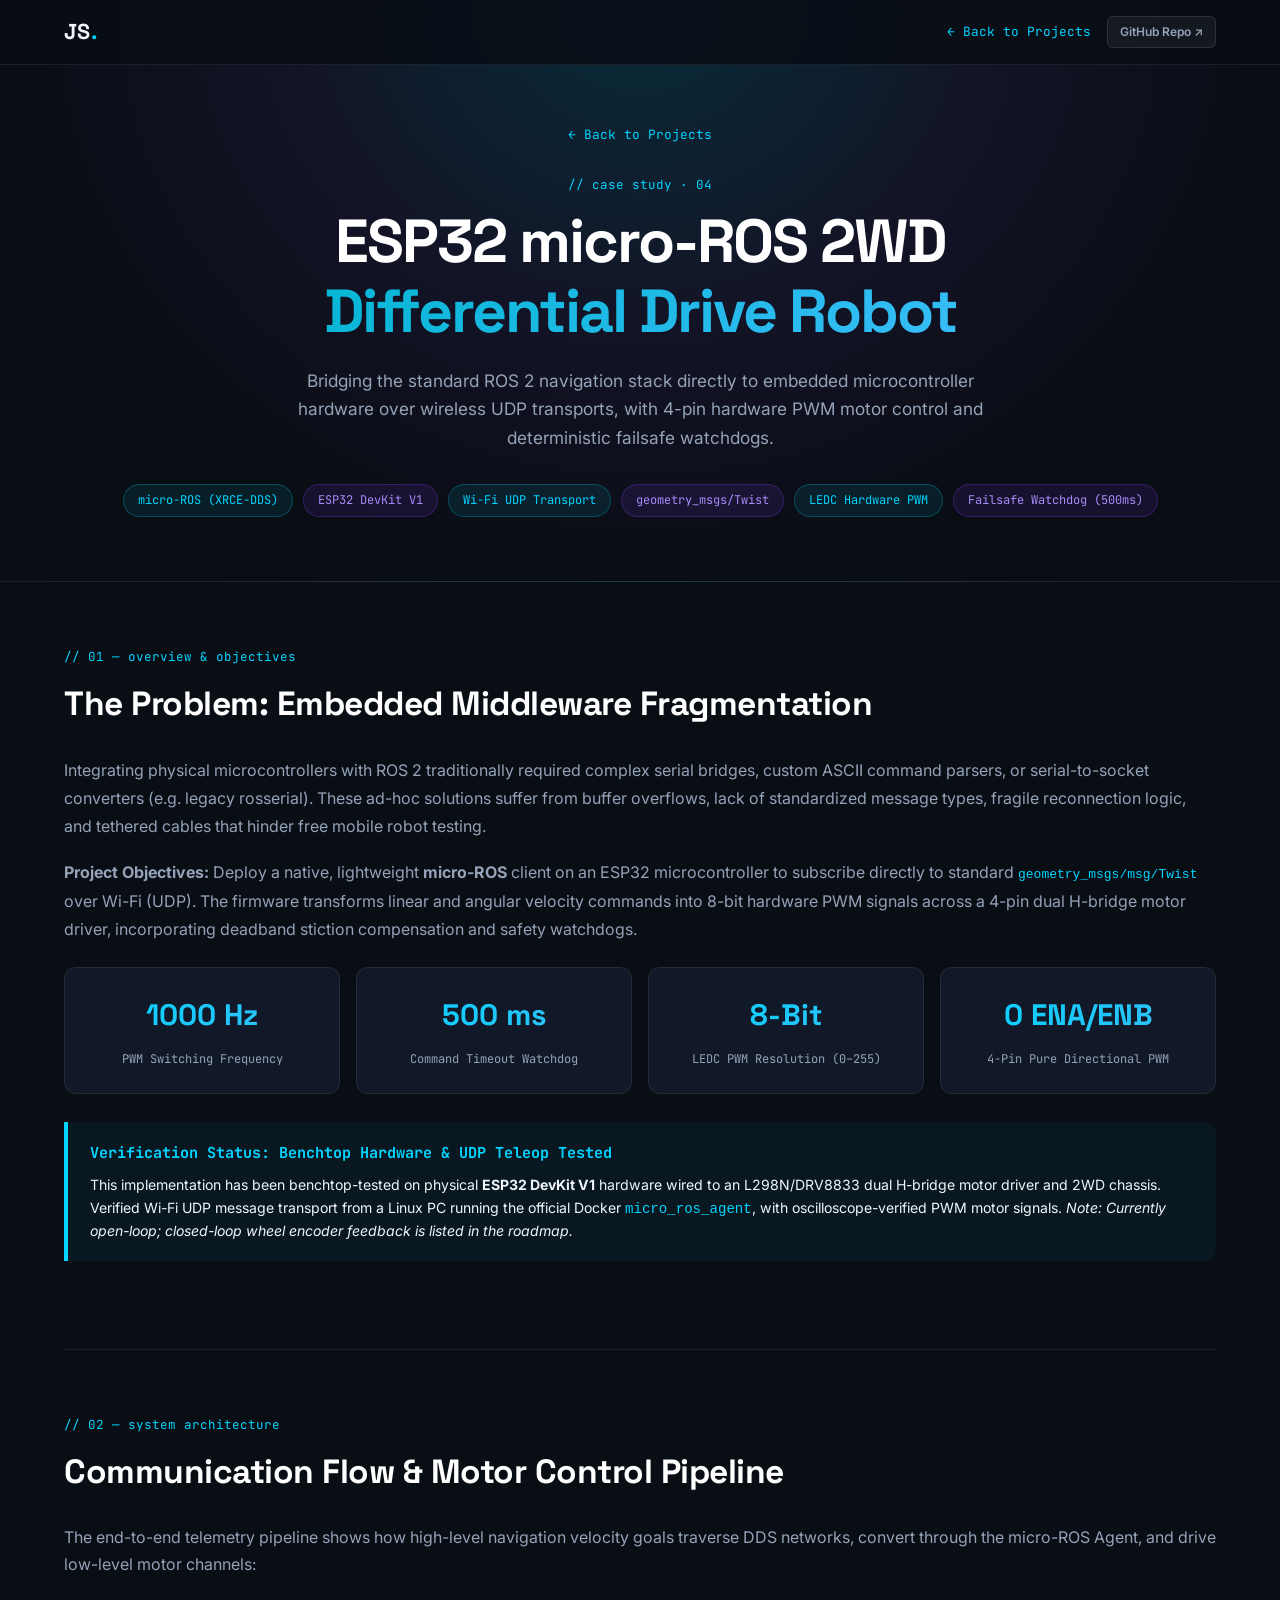
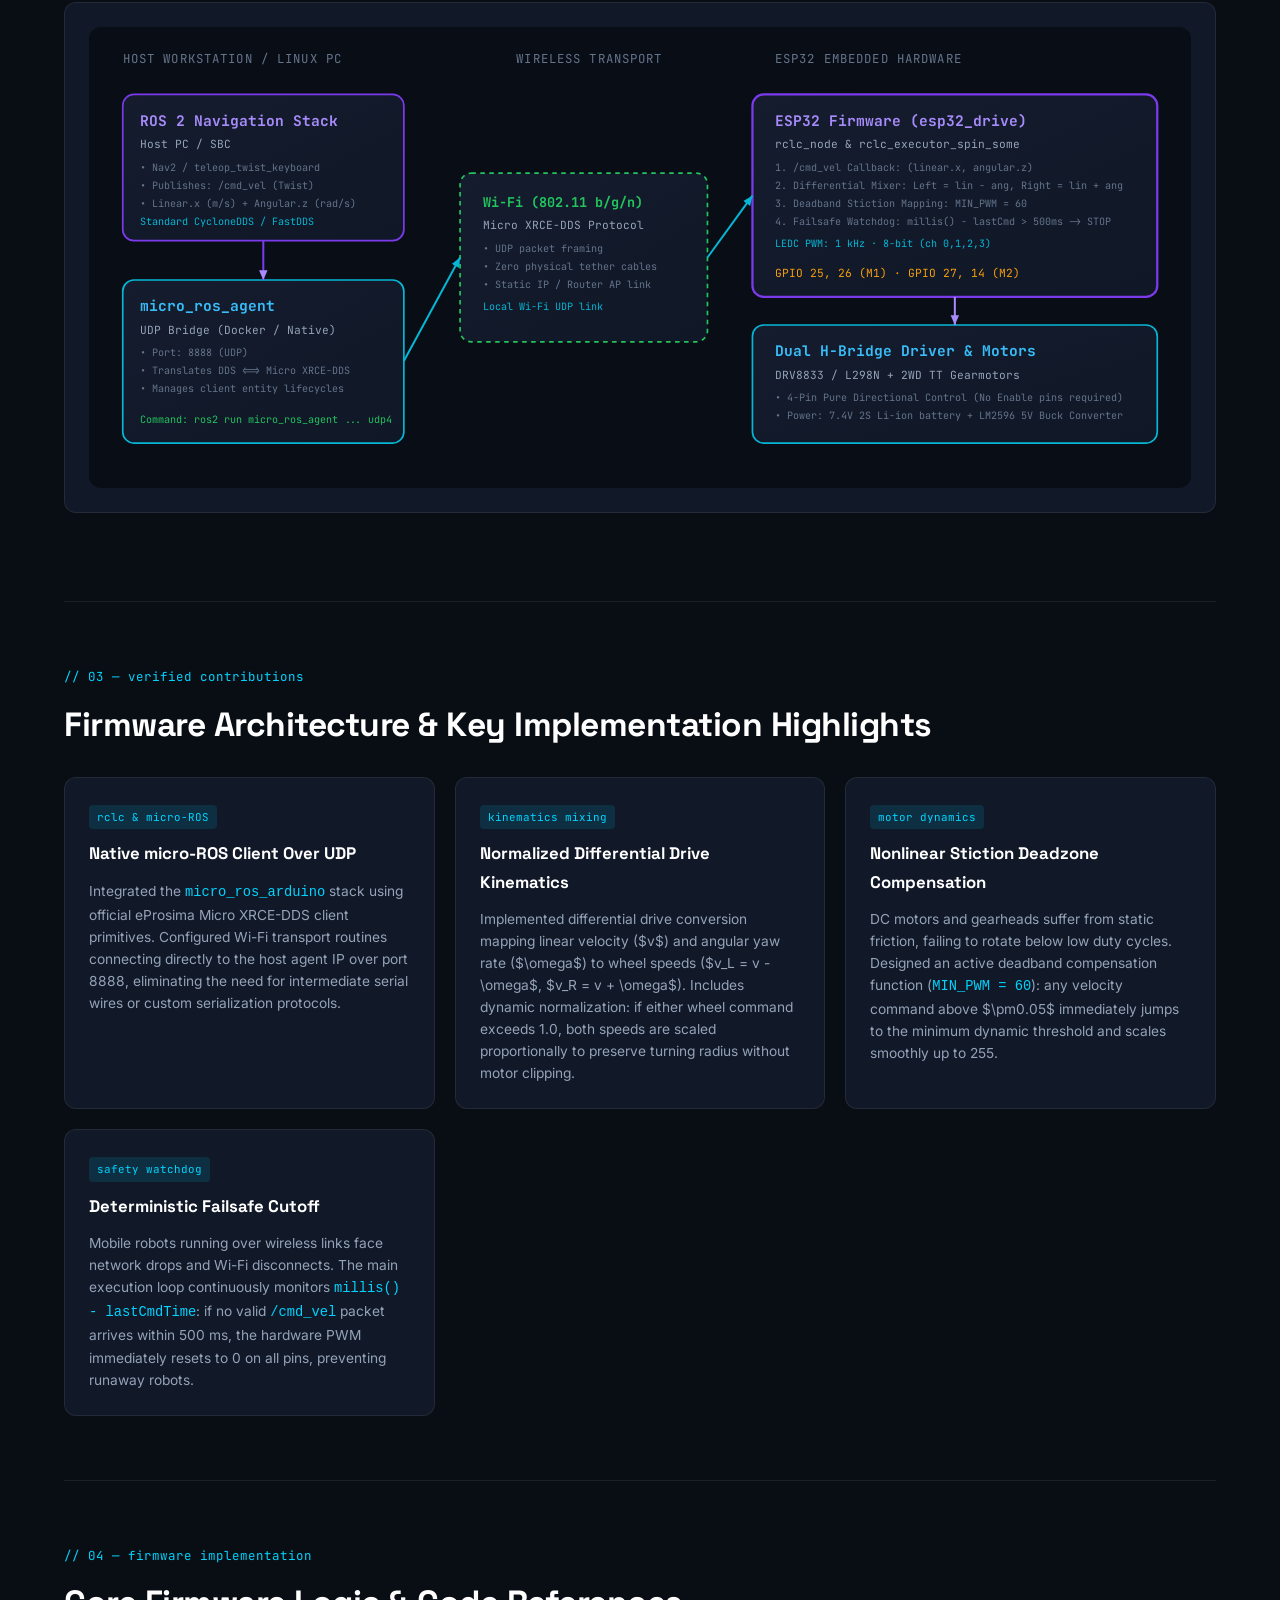
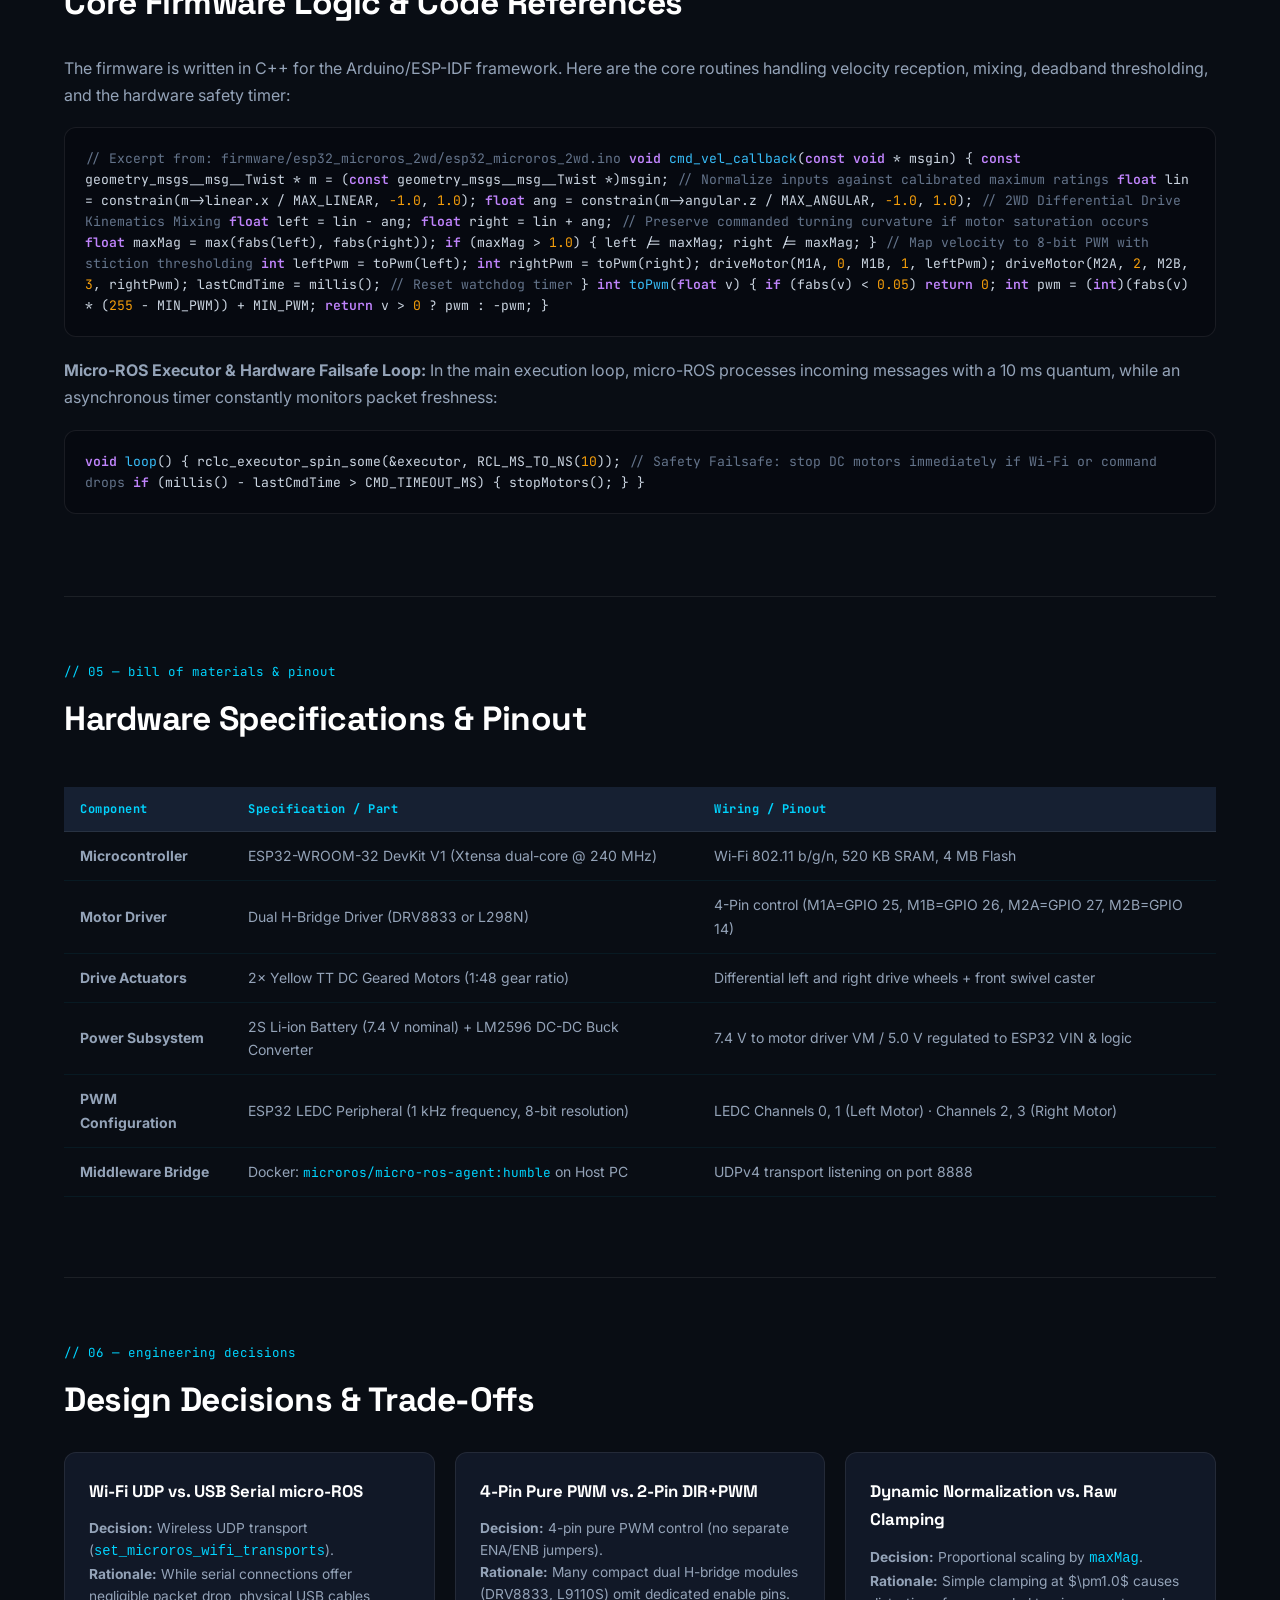
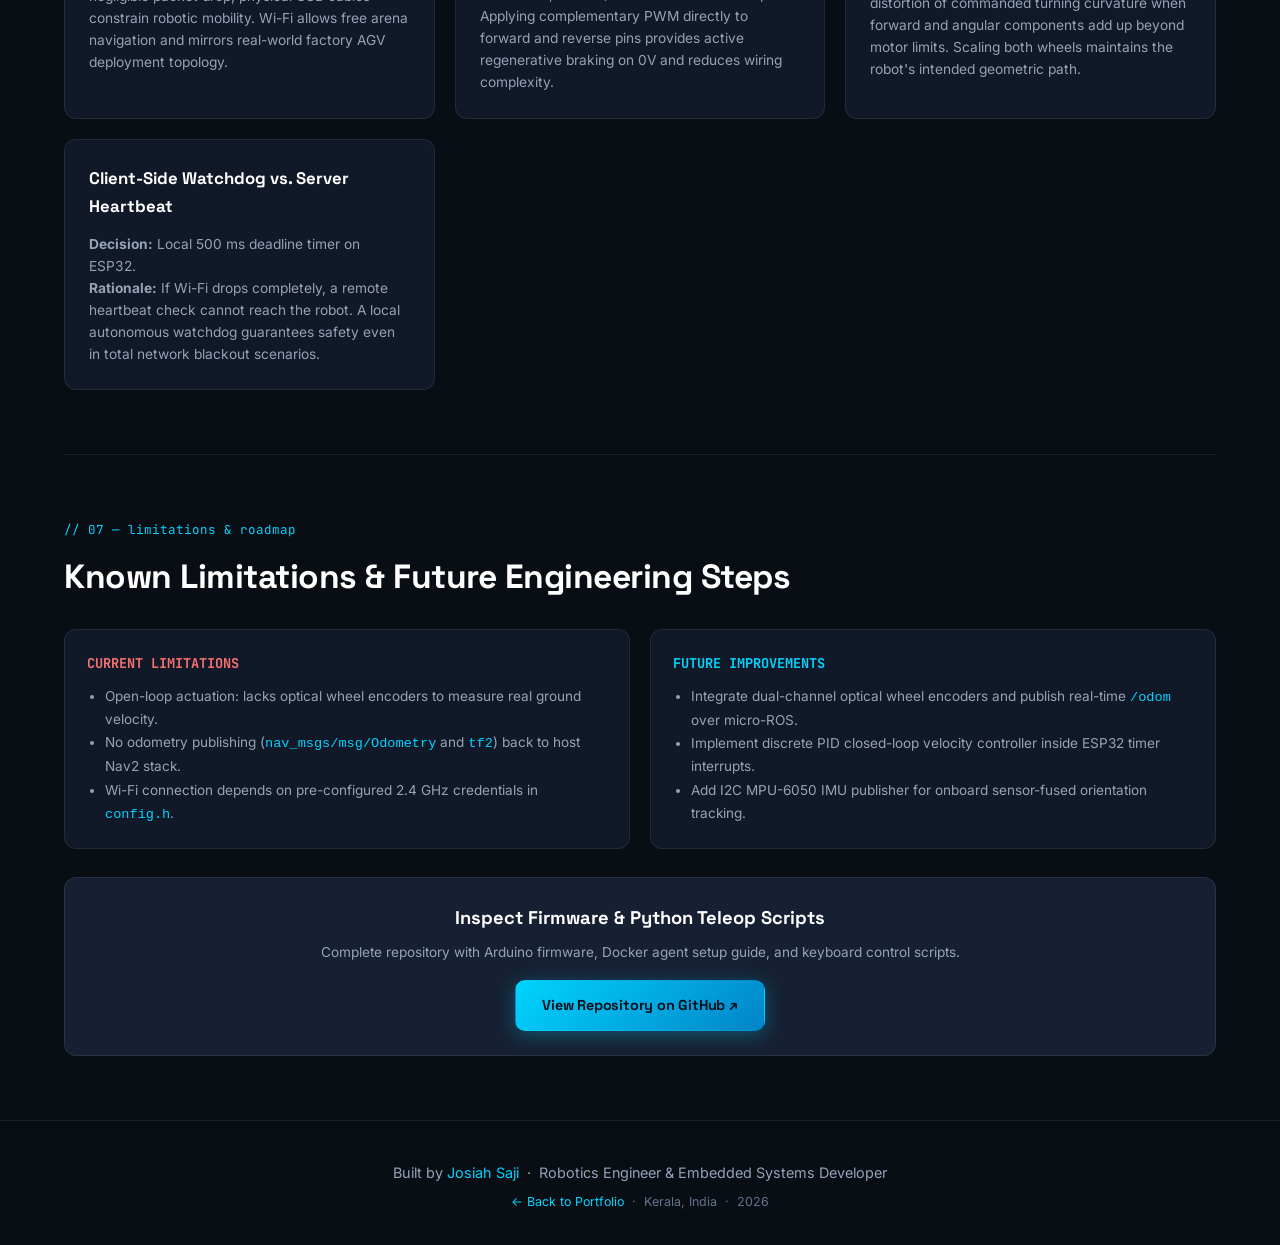
==== esp32-microros-robot.html @ 7521ffce "feat: execute Portfolio V5 — premium industrial redesign & interactive robotics stage" ====
<!DOCTYPE html>
<html lang="en">
<head>
  <meta charset="UTF-8" />
  <meta name="viewport" content="width=device-width, initial-scale=1.0" />
  <title>ESP32 micro-ROS 2WD Differential Drive Robot — Case Study | Josiah Saji</title>
  <meta name="description" content="Technical case study: ESP32 micro-ROS Differential Drive Robot — real-time Wi-Fi UDP transport, 4-pin hardware PWM generation, differential mixing, and failsafe watchdog." />
  <link rel="canonical" href="https://josiahsk.github.io/josiahsaji.github.io/esp32-microros-robot.html" />

  <!-- Open Graph -->
  <meta property="og:title" content="ESP32 micro-ROS 2WD Differential Drive Robot — Case Study | Josiah Saji" />
  <meta property="og:description" content="Embedded robotics with ESP32 and micro-ROS over Wi-Fi UDP — hardware PWM, differential mixing, and deterministic failsafes." />
  <meta property="og:image" content="https://josiahsk.github.io/josiahsaji.github.io/assets/og-image.png" />
  <meta property="og:url" content="https://josiahsk.github.io/josiahsaji.github.io/esp32-microros-robot.html" />
  <meta property="og:type" content="article" />

  <!-- Twitter Card -->
  <meta name="twitter:card" content="summary_large_image" />
  <meta name="twitter:title" content="ESP32 micro-ROS 2WD Differential Drive Robot — Case Study | Josiah Saji" />
  <meta name="twitter:description" content="Embedded robotics with ESP32 and micro-ROS over Wi-Fi UDP — hardware PWM, differential mixing, and deterministic failsafes." />
  <meta name="twitter:image" content="https://josiahsk.github.io/josiahsaji.github.io/assets/og-image.png" />

  <!-- Favicon -->
  <link rel="icon" href="assets/favicon.ico" />

  <link rel="preconnect" href="https://fonts.googleapis.com" />
  <link rel="preconnect" href="https://fonts.gstatic.com" crossorigin />
  <link href="https://fonts.googleapis.com/css2?family=Inter:wght@300;400;500;600;700;800&family=Space+Grotesk:wght@500;600;700&family=JetBrains+Mono:wght@400;500;600&display=swap" rel="stylesheet" />
  <link rel="stylesheet" href="styles.css" />
  <style>
    /* ── Case Study Styles ── */
    .cs-hero {
      padding: 120px 24px 64px;
      text-align: center;
      background: radial-gradient(ellipse at 50% 0%, rgba(0, 212, 255, 0.16) 0%, rgba(139, 92, 246, 0.08) 40%, transparent 70%);
      border-bottom: 1px solid var(--border);
    }
    .cs-back {
      display: inline-flex; align-items: center; gap: 6px;
      font-family: var(--font-mono); font-size: 0.8rem;
      color: var(--accent2); margin-bottom: 28px;
      transition: color var(--transition);
    }
    .cs-back:hover { color: var(--text); }
    .cs-tag { display: block; font-family: var(--font-mono); font-size: 0.78rem;
      color: var(--accent2); letter-spacing: 1px; margin-bottom: 12px; }
    .cs-title {
      font-family: var(--font-head); font-size: clamp(2.2rem, 5vw, 3.8rem);
      font-weight: 900; letter-spacing: -2px; color: #fff; margin-bottom: 20px; line-height: 1.15;
    }
    .cs-subtitle { font-size: 1.08rem; color: var(--text-muted); max-width: 720px; margin: 0 auto 32px; line-height: 1.65; }
    .cs-badges { display: flex; gap: 10px; justify-content: center; flex-wrap: wrap; }
    .cs-badge {
      background: rgba(6,182,212,0.1); border: 1px solid rgba(6,182,212,0.3);
      padding: 5px 14px; border-radius: 99px;
      font-family: var(--font-mono); font-size: 0.75rem; color: var(--accent2);
    }
    .cs-badge.badge-purple {
      background: rgba(124,58,237,0.12); border-color: rgba(124,58,237,0.3); color: var(--accent3);
    }

    /* ── Section Structure ── */
    .cs-section { padding: 64px 0; border-bottom: 1px solid var(--border); }
    .cs-section:last-of-type { border-bottom: none; }
    .cs-section-tag { display: block; font-family: var(--font-mono); font-size: 0.78rem;
      color: var(--accent2); letter-spacing: 1px; margin-bottom: 8px; }
    .cs-section-title { font-family: var(--font-head); font-size: clamp(1.5rem, 3vw, 2.1rem);
      font-weight: 800; color: #fff; margin-bottom: 24px; letter-spacing: -0.5px; }

    /* ── SVG Diagram ── */
    .svg-diagram-card {
      background: var(--surface);
      border: 1px solid var(--border);
      border-radius: var(--radius);
      padding: 24px;
      margin: 24px 0;
      overflow-x: auto;
    }
    .svg-diagram-card svg {
      display: block;
      margin: 0 auto;
      max-width: 100%;
      height: auto;
    }

    /* ── Code Box ── */
    .code-snippet {
      background: #060910;
      border: 1px solid var(--border);
      border-radius: 12px;
      padding: 20px;
      overflow-x: auto;
      font-family: var(--font-mono);
      font-size: 0.82rem;
      line-height: 1.6;
      color: #cbd5e1;
      margin: 18px 0;
    }
    .code-comment { color: #64748b; }
    .code-kw { color: #c084fc; font-weight: 600; }
    .code-fn { color: #38bdf8; }
    .code-str { color: #4ade80; }
    .code-num { color: #f59e0b; }

    /* ── Tech Table ── */
    .tech-table { width: 100%; border-collapse: collapse; font-size: 0.875rem; margin: 16px 0; }
    .tech-table th {
      text-align: left; padding: 12px 16px;
      background: var(--surface2); color: var(--accent2);
      font-family: var(--font-mono); font-size: 0.75rem;
      letter-spacing: 0.5px; border-bottom: 1px solid var(--border);
    }
    .tech-table td { padding: 12px 16px; border-bottom: 1px solid rgba(6,182,212,0.08); color: var(--text-muted); }
    .tech-table tr:hover td { background: var(--surface); color: var(--text); }
    .tech-table code { color: var(--accent2); font-family: var(--font-mono); font-size: 0.8rem; }

    /* ── Verification Callout ── */
    .verification-status-box {
      border-left: 4px solid var(--accent2);
      background: rgba(6,182,212,0.06);
      border-radius: 0 12px 12px 0;
      padding: 18px 22px;
      margin: 24px 0;
    }
    .verification-status-box h4 {
      font-family: var(--font-mono); font-size: 0.85rem; color: var(--accent2);
      text-transform: uppercase; letter-spacing: 0.5px; margin-bottom: 6px;
    }
    .verification-status-box p { font-size: 0.88rem; color: var(--text); margin: 0; line-height: 1.6; }

    /* ── Metric Grid ── */
    .metrics-grid { display: grid; grid-template-columns: repeat(auto-fit, minmax(180px, 1fr)); gap: 16px; margin-bottom: 28px; }
    .metric-card {
      background: var(--surface); border: 1px solid var(--border);
      border-radius: 12px; padding: 22px 18px; text-align: center;
      transition: border-color var(--transition), transform var(--transition);
    }
    .metric-card:hover { border-color: var(--accent2); transform: translateY(-3px); }
    .metric-val {
      display: block; font-family: var(--font-head);
      font-size: 1.85rem; font-weight: 800;
      background: linear-gradient(135deg, var(--accent2), #38bdf8);
      -webkit-background-clip: text; -webkit-text-fill-color: transparent; background-clip: text;
      margin-bottom: 4px;
    }
    .metric-label { font-size: 0.75rem; color: var(--text-muted); font-family: var(--font-mono); }

    /* ── Decision Cards ── */
    .decision-grid { display: grid; grid-template-columns: repeat(auto-fit, minmax(320px, 1fr)); gap: 20px; margin-top: 20px; }
    .decision-card {
      background: var(--surface); border: 1px solid var(--border);
      border-radius: var(--radius); padding: 24px;
    }
    .decision-title { font-family: var(--font-head); font-weight: 700; color: #fff; font-size: 1.05rem; margin-bottom: 12px; }
    .decision-text { font-size: 0.86rem; color: var(--text-muted); line-height: 1.6; }
    .decision-badge {
      display: inline-block; font-family: var(--font-mono); font-size: 0.68rem;
      padding: 3px 8px; border-radius: 4px; margin-bottom: 10px;
      background: rgba(6,182,212,0.15); color: var(--accent2);
    }

    @media(max-width: 600px) {
      .cs-hero { padding: 90px 20px 40px; }
      .cs-section { padding: 40px 0; }
      .decision-grid { grid-template-columns: 1fr; }
    }
  </style>
</head>
<body>

  <!-- MINIMAL NAV -->
  <nav id="navbar">
    <div class="cs-nav-inner">
      <a href="index.html#hero" class="nav-logo">JS<span class="accent">.</span></a>
      <div style="display:flex;align-items:center;gap:16px;">
        <a href="index.html#projects" class="cs-back" style="margin-bottom:0;">← Back to Projects</a>
        <a href="https://github.com/JosiahSK/esp32-microros-2wd-car" target="_blank" rel="noopener noreferrer" class="proj-link proj-github" style="font-size:0.75rem;">GitHub Repo ↗</a>
      </div>
    </div>
  </nav>

  <!-- HERO -->
  <header class="cs-hero">
    <a href="index.html#projects" class="cs-back">← Back to Projects</a>
    <span class="cs-tag">// case study · 04</span>
    <h1 class="cs-title">ESP32 micro-ROS 2WD<br><span style="background:linear-gradient(135deg,#06b6d4,#38bdf8);-webkit-background-clip:text;-webkit-text-fill-color:transparent;background-clip:text;">Differential Drive Robot</span></h1>
    <p class="cs-subtitle">Bridging the standard ROS 2 navigation stack directly to embedded microcontroller hardware over wireless UDP transports, with 4-pin hardware PWM motor control and deterministic failsafe watchdogs.</p>
    <div class="cs-badges">
      <span class="cs-badge">micro-ROS (XRCE-DDS)</span>
      <span class="cs-badge badge-purple">ESP32 DevKit V1</span>
      <span class="cs-badge">Wi-Fi UDP Transport</span>
      <span class="cs-badge badge-purple">geometry_msgs/Twist</span>
      <span class="cs-badge">LEDC Hardware PWM</span>
      <span class="cs-badge badge-purple">Failsafe Watchdog (500ms)</span>
    </div>
  </header>

  <main class="container">

    <!-- § 01 — OVERVIEW & OBJECTIVES -->
    <section class="cs-section reveal" id="cs-overview">
      <span class="cs-section-tag">// 01 — overview &amp; objectives</span>
      <h2 class="cs-section-title">The Problem: Embedded Middleware Fragmentation</h2>
      <p style="color:var(--text-muted);line-height:1.75;margin-bottom:18px;">
        Integrating physical microcontrollers with ROS 2 traditionally required complex serial bridges, custom ASCII command parsers, or serial-to-socket converters (e.g. legacy rosserial). These ad-hoc solutions suffer from buffer overflows, lack of standardized message types, fragile reconnection logic, and tethered cables that hinder free mobile robot testing.
      </p>
      <p style="color:var(--text-muted);line-height:1.75;margin-bottom:24px;">
        <strong>Project Objectives:</strong> Deploy a native, lightweight <strong>micro-ROS</strong> client on an ESP32 microcontroller to subscribe directly to standard <code style="color:var(--accent2);">geometry_msgs/msg/Twist</code> over Wi-Fi (UDP). The firmware transforms linear and angular velocity commands into 8-bit hardware PWM signals across a 4-pin dual H-bridge motor driver, incorporating deadband stiction compensation and safety watchdogs.
      </p>

      <div class="metrics-grid">
        <div class="metric-card">
          <span class="metric-val">1000 Hz</span>
          <span class="metric-label">PWM Switching Frequency</span>
        </div>
        <div class="metric-card">
          <span class="metric-val">500 ms</span>
          <span class="metric-label">Command Timeout Watchdog</span>
        </div>
        <div class="metric-card">
          <span class="metric-val">8-Bit</span>
          <span class="metric-label">LEDC PWM Resolution (0–255)</span>
        </div>
        <div class="metric-card">
          <span class="metric-val">0 ENA/ENB</span>
          <span class="metric-label">4-Pin Pure Directional PWM</span>
        </div>
      </div>

      <div class="verification-status-box">
        <h3 style="color:var(--accent2);font-family:var(--font-mono);font-size:0.95rem;margin-bottom:8px;">Verification Status: Benchtop Hardware &amp; UDP Teleop Tested</h3>
        <p>This implementation has been benchtop-tested on physical <strong>ESP32 DevKit V1</strong> hardware wired to an L298N/DRV8833 dual H-bridge motor driver and 2WD chassis. Verified Wi-Fi UDP message transport from a Linux PC running the official Docker <code style="color:var(--accent2);">micro_ros_agent</code>, with oscilloscope-verified PWM motor signals. <em>Note: Currently open-loop; closed-loop wheel encoder feedback is listed in the roadmap.</em></p>
      </div>
    </section>

    <!-- § 02 — ARCHITECTURE DIAGRAM -->
    <section class="cs-section reveal" id="cs-architecture">
      <span class="cs-section-tag">// 02 — system architecture</span>
      <h2 class="cs-section-title">Communication Flow &amp; Motor Control Pipeline</h2>
      <p style="color:var(--text-muted);line-height:1.7;margin-bottom:20px;">
        The end-to-end telemetry pipeline shows how high-level navigation velocity goals traverse DDS networks, convert through the micro-ROS Agent, and drive low-level motor channels:
      </p>

      <!-- Accurate SVG System Architecture Diagram -->
      <div class="svg-diagram-card">
        <svg viewBox="0 0 980 410" xmlns="http://www.w3.org/2000/svg" style="background:#090d16;border-radius:12px;font-family:'JetBrains Mono',monospace;">
          <defs>
            <marker id="arrow-cyan" viewBox="0 0 10 10" refX="8" refY="5" markerWidth="6" markerHeight="6" orient="auto-start-reverse">
              <path d="M 0 1.5 L 8 5 L 0 8.5 z" fill="#06b6d4"/>
            </marker>
            <marker id="arrow-purple" viewBox="0 0 10 10" refX="8" refY="5" markerWidth="6" markerHeight="6" orient="auto-start-reverse">
              <path d="M 0 1.5 L 8 5 L 0 8.5 z" fill="#a78bfa"/>
            </marker>
            <linearGradient id="nodeGrad2" x1="0%" y1="0%" x2="100%" y2="100%">
              <stop offset="0%" stop-color="#141c2e"/>
              <stop offset="100%" stop-color="#101726"/>
            </linearGradient>
          </defs>

          <!-- Zone Headers -->
          <text x="30" y="32" fill="#64748b" font-size="11" letter-spacing="1">HOST WORKSTATION / LINUX PC</text>
          <text x="380" y="32" fill="#64748b" font-size="11" letter-spacing="1">WIRELESS TRANSPORT</text>
          <text x="610" y="32" fill="#64748b" font-size="11" letter-spacing="1">ESP32 EMBEDDED HARDWARE</text>

          <!-- Block 1: ROS 2 Host System -->
          <rect x="30" y="60" width="250" height="130" rx="10" fill="url(#nodeGrad2)" stroke="#7c3aed" stroke-width="1.5"/>
          <text x="45" y="88" fill="#a78bfa" font-size="13" font-weight="bold">ROS 2 Navigation Stack</text>
          <text x="45" y="108" fill="#94a3b8" font-size="10">Host PC / SBC</text>
          <text x="45" y="128" fill="#64748b" font-size="9">• Nav2 / teleop_twist_keyboard</text>
          <text x="45" y="144" fill="#64748b" font-size="9">• Publishes: /cmd_vel (Twist)</text>
          <text x="45" y="160" fill="#64748b" font-size="9">• Linear.x (m/s) + Angular.z (rad/s)</text>
          <text x="45" y="176" fill="#06b6d4" font-size="9">Standard CycloneDDS / FastDDS</text>

          <!-- Block 2: micro_ros_agent -->
          <rect x="30" y="225" width="250" height="145" rx="10" fill="url(#nodeGrad2)" stroke="#06b6d4" stroke-width="1.5"/>
          <text x="45" y="253" fill="#38bdf8" font-size="13" font-weight="bold">micro_ros_agent</text>
          <text x="45" y="273" fill="#94a3b8" font-size="10">UDP Bridge (Docker / Native)</text>
          <text x="45" y="293" fill="#64748b" font-size="9">• Port: 8888 (UDP)</text>
          <text x="45" y="309" fill="#64748b" font-size="9">• Translates DDS &lt;=&gt; Micro XRCE-DDS</text>
          <text x="45" y="325" fill="#64748b" font-size="9">• Manages client entity lifecycles</text>
          <text x="45" y="352" fill="#22c55e" font-size="9">Command: ros2 run micro_ros_agent ... udp4</text>

          <!-- Block 3: Wi-Fi UDP Transport -->
          <rect x="330" y="130" width="220" height="150" rx="10" fill="url(#nodeGrad2)" stroke="#22c55e" stroke-width="1.5" stroke-dasharray="4,4"/>
          <text x="350" y="160" fill="#22c55e" font-size="12" font-weight="bold">Wi-Fi (802.11 b/g/n)</text>
          <text x="350" y="180" fill="#94a3b8" font-size="10">Micro XRCE-DDS Protocol</text>
          <text x="350" y="200" fill="#64748b" font-size="9">• UDP packet framing</text>
          <text x="350" y="216" fill="#64748b" font-size="9">• Zero physical tether cables</text>
          <text x="350" y="232" fill="#64748b" font-size="9">• Static IP / Router AP link</text>
          <text x="350" y="252" fill="#06b6d4" font-size="9">Local Wi-Fi UDP link</text>

          <!-- Block 4: ESP32 Firmware Execution -->
          <rect x="590" y="60" width="360" height="180" rx="10" fill="url(#nodeGrad2)" stroke="#7c3aed" stroke-width="2"/>
          <text x="610" y="88" fill="#a78bfa" font-size="13" font-weight="bold">ESP32 Firmware (esp32_drive)</text>
          <text x="610" y="108" fill="#94a3b8" font-size="10">rclc_node &amp; rclc_executor_spin_some</text>
          <text x="610" y="128" fill="#64748b" font-size="9">1. /cmd_vel Callback: (linear.x, angular.z)</text>
          <text x="610" y="144" fill="#64748b" font-size="9">2. Differential Mixer: Left = lin - ang, Right = lin + ang</text>
          <text x="610" y="160" fill="#64748b" font-size="9">3. Deadband Stiction Mapping: MIN_PWM = 60</text>
          <text x="610" y="176" fill="#64748b" font-size="9">4. Failsafe Watchdog: millis() - lastCmd &gt; 500ms -&gt; STOP</text>
          <text x="610" y="196" fill="#06b6d4" font-size="9">LEDC PWM: 1 kHz · 8-bit (ch 0,1,2,3)</text>
          <text x="610" y="222" fill="#f59e0b" font-size="10">GPIO 25, 26 (M1) · GPIO 27, 14 (M2)</text>

          <!-- Block 5: Power & Actuators -->
          <rect x="590" y="265" width="360" height="105" rx="10" fill="url(#nodeGrad2)" stroke="#06b6d4" stroke-width="1.5"/>
          <text x="610" y="293" fill="#38bdf8" font-size="13" font-weight="bold">Dual H-Bridge Driver &amp; Motors</text>
          <text x="610" y="313" fill="#94a3b8" font-size="10">DRV8833 / L298N + 2WD TT Gearmotors</text>
          <text x="610" y="333" fill="#64748b" font-size="9">• 4-Pin Pure Directional Control (No Enable pins required)</text>
          <text x="610" y="349" fill="#64748b" font-size="9">• Power: 7.4V 2S Li-ion battery + LM2596 5V Buck Converter</text>

          <!-- Connectors -->
          <path d="M 155 190 L 155 225" fill="none" stroke="#7c3aed" stroke-width="1.8" marker-end="url(#arrow-purple)"/>
          <path d="M 280 297 L 330 205" fill="none" stroke="#06b6d4" stroke-width="1.8" marker-end="url(#arrow-cyan)"/>
          <path d="M 550 205 L 590 150" fill="none" stroke="#06b6d4" stroke-width="1.8" marker-end="url(#arrow-cyan)"/>
          <path d="M 770 240 L 770 265" fill="none" stroke="#a78bfa" stroke-width="1.8" marker-end="url(#arrow-purple)"/>
        </svg>
      </div>
    </section>

    <!-- § 03 — VERIFIED CONTRIBUTIONS -->
    <section class="cs-section reveal" id="cs-contributions">
      <span class="cs-section-tag">// 03 — verified contributions</span>
      <h2 class="cs-section-title">Firmware Architecture &amp; Key Implementation Highlights</h2>
      <div class="decision-grid">
        <div class="decision-card">
          <span class="decision-badge">rclc &amp; micro-ROS</span>
          <div class="decision-title">Native micro-ROS Client Over UDP</div>
          <p class="decision-text">
            Integrated the <code style="color:var(--accent2);">micro_ros_arduino</code> stack using official eProsima Micro XRCE-DDS client primitives. Configured Wi-Fi transport routines connecting directly to the host agent IP over port 8888, eliminating the need for intermediate serial wires or custom serialization protocols.
          </p>
        </div>

        <div class="decision-card">
          <span class="decision-badge">kinematics mixing</span>
          <div class="decision-title">Normalized Differential Drive Kinematics</div>
          <p class="decision-text">
            Implemented differential drive conversion mapping linear velocity ($v$) and angular yaw rate ($\omega$) to wheel speeds ($v_L = v - \omega$, $v_R = v + \omega$). Includes dynamic normalization: if either wheel command exceeds 1.0, both speeds are scaled proportionally to preserve turning radius without motor clipping.
          </p>
        </div>

        <div class="decision-card">
          <span class="decision-badge">motor dynamics</span>
          <div class="decision-title">Nonlinear Stiction Deadzone Compensation</div>
          <p class="decision-text">
            DC motors and gearheads suffer from static friction, failing to rotate below low duty cycles. Designed an active deadband compensation function (<code style="color:var(--accent2);">MIN_PWM = 60</code>): any velocity command above $\pm0.05$ immediately jumps to the minimum dynamic threshold and scales smoothly up to 255.
          </p>
        </div>

        <div class="decision-card">
          <span class="decision-badge">safety watchdog</span>
          <div class="decision-title">Deterministic Failsafe Cutoff</div>
          <p class="decision-text">
            Mobile robots running over wireless links face network drops and Wi-Fi disconnects. The main execution loop continuously monitors <code style="color:var(--accent2);">millis() - lastCmdTime</code>: if no valid <code style="color:var(--accent2);">/cmd_vel</code> packet arrives within 500 ms, the hardware PWM immediately resets to 0 on all pins, preventing runaway robots.
          </p>
        </div>
      </div>
    </section>

    <!-- § 04 — SOURCE CODE DEEP-DIVE -->
    <section class="cs-section reveal" id="cs-firmware">
      <span class="cs-section-tag">// 04 — firmware implementation</span>
      <h2 class="cs-section-title">Core Firmware Logic &amp; Code References</h2>
      <p style="color:var(--text-muted);line-height:1.7;margin-bottom:16px;">
        The firmware is written in C++ for the Arduino/ESP-IDF framework. Here are the core routines handling velocity reception, mixing, deadband thresholding, and the hardware safety timer:
      </p>

      <div class="code-snippet">
<span class="code-comment">// Excerpt from: firmware/esp32_microros_2wd/esp32_microros_2wd.ino</span>
<span class="code-kw">void</span> <span class="code-fn">cmd_vel_callback</span>(<span class="code-kw">const void</span> * msgin) {
  <span class="code-kw">const</span> geometry_msgs__msg__Twist * m = (<span class="code-kw">const</span> geometry_msgs__msg__Twist *)msgin;

  <span class="code-comment">// Normalize inputs against calibrated maximum ratings</span>
  <span class="code-kw">float</span> lin = constrain(m->linear.x  / MAX_LINEAR,  <span class="code-num">-1.0</span>, <span class="code-num">1.0</span>);
  <span class="code-kw">float</span> ang = constrain(m->angular.z / MAX_ANGULAR, <span class="code-num">-1.0</span>, <span class="code-num">1.0</span>);

  <span class="code-comment">// 2WD Differential Drive Kinematics Mixing</span>
  <span class="code-kw">float</span> left  = lin - ang;
  <span class="code-kw">float</span> right = lin + ang;

  <span class="code-comment">// Preserve commanded turning curvature if motor saturation occurs</span>
  <span class="code-kw">float</span> maxMag = max(fabs(left), fabs(right));
  <span class="code-kw">if</span> (maxMag > <span class="code-num">1.0</span>) { left /= maxMag; right /= maxMag; }

  <span class="code-comment">// Map velocity to 8-bit PWM with stiction thresholding</span>
  <span class="code-kw">int</span> leftPwm  = toPwm(left);
  <span class="code-kw">int</span> rightPwm = toPwm(right);

  driveMotor(M1A, <span class="code-num">0</span>, M1B, <span class="code-num">1</span>, leftPwm);
  driveMotor(M2A, <span class="code-num">2</span>, M2B, <span class="code-num">3</span>, rightPwm);

  lastCmdTime = millis();  <span class="code-comment">// Reset watchdog timer</span>
}

<span class="code-kw">int</span> <span class="code-fn">toPwm</span>(<span class="code-kw">float</span> v) {
  <span class="code-kw">if</span> (fabs(v) &lt; <span class="code-num">0.05</span>) <span class="code-kw">return</span> <span class="code-num">0</span>;
  <span class="code-kw">int</span> pwm = (<span class="code-kw">int</span>)(fabs(v) * (<span class="code-num">255</span> - MIN_PWM)) + MIN_PWM;
  <span class="code-kw">return</span> v > <span class="code-num">0</span> ? pwm : -pwm;
}
      </div>

      <p style="color:var(--text-muted);line-height:1.7;margin-top:20px;">
        <strong>Micro-ROS Executor &amp; Hardware Failsafe Loop:</strong> In the main execution loop, micro-ROS processes incoming messages with a 10 ms quantum, while an asynchronous timer constantly monitors packet freshness:
      </p>

      <div class="code-snippet">
<span class="code-kw">void</span> <span class="code-fn">loop</span>() {
  rclc_executor_spin_some(&amp;executor, RCL_MS_TO_NS(<span class="code-num">10</span>));

  <span class="code-comment">// Safety Failsafe: stop DC motors immediately if Wi-Fi or command drops</span>
  <span class="code-kw">if</span> (millis() - lastCmdTime > CMD_TIMEOUT_MS) {
    stopMotors();
  }
}
      </div>
    </section>

    <!-- § 05 — HARDWARE SPECIFICATIONS -->
    <section class="cs-section reveal" id="cs-specs">
      <span class="cs-section-tag">// 05 — bill of materials &amp; pinout</span>
      <h2 class="cs-section-title">Hardware Specifications &amp; Pinout</h2>
      <div style="overflow-x:auto;">
        <table class="tech-table">
          <thead>
            <tr>
              <th>Component</th>
              <th>Specification / Part</th>
              <th>Wiring / Pinout</th>
            </tr>
          </thead>
          <tbody>
            <tr>
              <td><strong>Microcontroller</strong></td>
              <td>ESP32-WROOM-32 DevKit V1 (Xtensa dual-core @ 240 MHz)</td>
              <td>Wi-Fi 802.11 b/g/n, 520 KB SRAM, 4 MB Flash</td>
            </tr>
            <tr>
              <td><strong>Motor Driver</strong></td>
              <td>Dual H-Bridge Driver (DRV8833 or L298N)</td>
              <td>4-Pin control (M1A=GPIO 25, M1B=GPIO 26, M2A=GPIO 27, M2B=GPIO 14)</td>
            </tr>
            <tr>
              <td><strong>Drive Actuators</strong></td>
              <td>2× Yellow TT DC Geared Motors (1:48 gear ratio)</td>
              <td>Differential left and right drive wheels + front swivel caster</td>
            </tr>
            <tr>
              <td><strong>Power Subsystem</strong></td>
              <td>2S Li-ion Battery (7.4 V nominal) + LM2596 DC-DC Buck Converter</td>
              <td>7.4 V to motor driver VM / 5.0 V regulated to ESP32 VIN &amp; logic</td>
            </tr>
            <tr>
              <td><strong>PWM Configuration</strong></td>
              <td>ESP32 LEDC Peripheral (1 kHz frequency, 8-bit resolution)</td>
              <td>LEDC Channels 0, 1 (Left Motor) · Channels 2, 3 (Right Motor)</td>
            </tr>
            <tr>
              <td><strong>Middleware Bridge</strong></td>
              <td>Docker: <code>microros/micro-ros-agent:humble</code> on Host PC</td>
              <td>UDPv4 transport listening on port 8888</td>
            </tr>
          </tbody>
        </table>
      </div>
    </section>

    <!-- § 06 — DECISIONS & TRADE-OFFS -->
    <section class="cs-section reveal" id="cs-decisions">
      <span class="cs-section-tag">// 06 — engineering decisions</span>
      <h2 class="cs-section-title">Design Decisions &amp; Trade-Offs</h2>
      <div class="decision-grid">
        <div class="decision-card">
          <div class="decision-title">Wi-Fi UDP vs. USB Serial micro-ROS</div>
          <p class="decision-text">
            <strong>Decision:</strong> Wireless UDP transport (<code style="color:var(--accent2);">set_microros_wifi_transports</code>).<br>
            <strong>Rationale:</strong> While serial connections offer negligible packet drop, physical USB cables constrain robotic mobility. Wi-Fi allows free arena navigation and mirrors real-world factory AGV deployment topology.
          </p>
        </div>

        <div class="decision-card">
          <div class="decision-title">4-Pin Pure PWM vs. 2-Pin DIR+PWM</div>
          <p class="decision-text">
            <strong>Decision:</strong> 4-pin pure PWM control (no separate ENA/ENB jumpers).<br>
            <strong>Rationale:</strong> Many compact dual H-bridge modules (DRV8833, L9110S) omit dedicated enable pins. Applying complementary PWM directly to forward and reverse pins provides active regenerative braking on 0V and reduces wiring complexity.
          </p>
        </div>

        <div class="decision-card">
          <div class="decision-title">Dynamic Normalization vs. Raw Clamping</div>
          <p class="decision-text">
            <strong>Decision:</strong> Proportional scaling by <code style="color:var(--accent2);">maxMag</code>.<br>
            <strong>Rationale:</strong> Simple clamping at $\pm1.0$ causes distortion of commanded turning curvature when forward and angular components add up beyond motor limits. Scaling both wheels maintains the robot's intended geometric path.
          </p>
        </div>

        <div class="decision-card">
          <div class="decision-title">Client-Side Watchdog vs. Server Heartbeat</div>
          <p class="decision-text">
            <strong>Decision:</strong> Local 500 ms deadline timer on ESP32.<br>
            <strong>Rationale:</strong> If Wi-Fi drops completely, a remote heartbeat check cannot reach the robot. A local autonomous watchdog guarantees safety even in total network blackout scenarios.
          </p>
        </div>
      </div>
    </section>

    <!-- § 07 — LIMITATIONS & ROADMAP -->
    <section class="cs-section reveal" id="cs-roadmap">
      <span class="cs-section-tag">// 07 — limitations &amp; roadmap</span>
      <h2 class="cs-section-title">Known Limitations &amp; Future Engineering Steps</h2>
      <div style="display:grid;grid-template-columns:repeat(auto-fit,minmax(280px,1fr));gap:20px;margin-bottom:28px;">
        <div style="background:var(--surface);border:1px solid var(--border);border-radius:12px;padding:22px;">
          <h3 style="color:#f87171;font-family:var(--font-mono);font-size:0.85rem;margin-bottom:10px;text-transform:uppercase;">Current Limitations</h3>
          <ul style="color:var(--text-muted);font-size:0.85rem;line-height:1.7;padding-left:18px;">
            <li>Open-loop actuation: lacks optical wheel encoders to measure real ground velocity.</li>
            <li>No odometry publishing (<code style="color:var(--accent2);">nav_msgs/msg/Odometry</code> and <code style="color:var(--accent2);">tf2</code>) back to host Nav2 stack.</li>
            <li>Wi-Fi connection depends on pre-configured 2.4 GHz credentials in <code style="color:var(--accent2);">config.h</code>.</li>
          </ul>
        </div>
        <div style="background:var(--surface);border:1px solid var(--border);border-radius:12px;padding:22px;">
          <h3 style="color:var(--accent2);font-family:var(--font-mono);font-size:0.85rem;margin-bottom:10px;text-transform:uppercase;">Future Improvements</h3>
          <ul style="color:var(--text-muted);font-size:0.85rem;line-height:1.7;padding-left:18px;">
            <li>Integrate dual-channel optical wheel encoders and publish real-time <code style="color:var(--accent2);">/odom</code> over micro-ROS.</li>
            <li>Implement discrete PID closed-loop velocity controller inside ESP32 timer interrupts.</li>
            <li>Add I2C MPU-6050 IMU publisher for onboard sensor-fused orientation tracking.</li>
          </ul>
        </div>
      </div>

      <div style="text-align:center;padding:24px;background:var(--surface2);border-radius:var(--radius);border:1px solid var(--border);">
        <h3 style="font-family:var(--font-head);font-size:1.15rem;color:#fff;margin-bottom:8px;">Inspect Firmware &amp; Python Teleop Scripts</h3>
        <p style="color:var(--text-muted);font-size:0.85rem;margin-bottom:16px;">Complete repository with Arduino firmware, Docker agent setup guide, and keyboard control scripts.</p>
        <a href="https://github.com/JosiahSK/esp32-microros-2wd-car" target="_blank" rel="noopener noreferrer" class="btn btn-primary" style="display:inline-flex;">View Repository on GitHub ↗</a>
      </div>
    </section>

  </main>

  <!-- FOOTER -->
  <footer id="footer">
    <div class="container">
      <p class="footer-text">Built by <span class="accent">Josiah Saji</span> &nbsp;·&nbsp; Robotics Engineer &amp; Embedded Systems Developer</p>
      <p class="footer-sub"><a href="index.html" style="color:var(--accent2);">← Back to Portfolio</a> &nbsp;·&nbsp; Kerala, India &nbsp;·&nbsp; 2026</p>
    </div>
  </footer>

  <script>
    try {
      if (typeof IntersectionObserver !== 'undefined') {
        var obs = new IntersectionObserver(function(entries) {
          entries.forEach(function(e) {
            if (e.isIntersecting) { e.target.classList.add('visible'); obs.unobserve(e.target); }
          });
        }, { threshold: 0.05 });
        document.querySelectorAll('.reveal').forEach(function(el) { obs.observe(el); });
      } else {
        document.querySelectorAll('.reveal').forEach(function(el) { el.classList.add('visible'); });
      }
    } catch(e) {}
  </script>
</body>
</html>
---- styles.css ----
/* ===== RESET & BASE ===== */
*, *::before, *::after { box-sizing: border-box; margin: 0; padding: 0; }

:root {
  --bg: #090D14;
  --bg2: #0E1422;
  --surface: #111827;
  --surface2: #162032;
  --surface3: #1E2B42;
  --border: rgba(255, 255, 255, 0.08);
  --border-subtle: rgba(255, 255, 255, 0.05);
  --border-cyan: rgba(0, 212, 255, 0.3);
  --border-violet: rgba(139, 92, 246, 0.3);
  --accent: #8B5CF6;       /* Technical violet */
  --accent2: #00D4FF;      /* Electric cyan */
  --accent3: #A78BFA;      /* Soft violet */
  --amber: #F5A623;        /* Signal amber */
  --cyan: #00D4FF;
  --violet: #8B5CF6;
  --green: #10B981;        /* Status green */
  --text: #F1F5F9;         /* High-contrast text */
  --text-muted: #94A3B8;   /* Secondary text */
  --text-dim: #64748B;     /* Technical labels */
  --glow: rgba(139, 92, 246, 0.28);
  --glow2: rgba(0, 212, 255, 0.22);
  --font-main: 'Inter', -apple-system, BlinkMacSystemFont, sans-serif;
  --font-head: 'Space Grotesk', -apple-system, BlinkMacSystemFont, sans-serif;
  --font-mono: 'JetBrains Mono', monospace;
  --radius: 12px;
  --radius-lg: 16px;
  --transition: 0.28s cubic-bezier(0.4, 0, 0.2, 1);
}

html { scroll-behavior: smooth; overflow-x: hidden; }

/* Skip Link for Accessibility */
.skip-link {
  position: absolute;
  top: -100px;
  left: 20px;
  background: var(--accent);
  color: #fff;
  padding: 8px 16px;
  border-radius: 6px;
  z-index: 9999;
  font-weight: 600;
  text-decoration: none;
  transition: top 0.2s ease;
}
.skip-link:focus {
  top: 16px;
}

code, pre {
  overflow-wrap: anywhere;
  word-break: normal;
}

body {
  background: var(--bg);
  color: var(--text);
  font-family: var(--font-main);
  line-height: 1.7;
  overflow-x: hidden;
}

a { color: inherit; text-decoration: none; }
img { max-width: 100%; }

/* ===== SCROLLBAR ===== */
::-webkit-scrollbar { width: 5px; }
::-webkit-scrollbar-track { background: var(--bg); }
::-webkit-scrollbar-thumb { background: var(--accent); border-radius: 99px; }

/* ===== CONTAINER ===== */
.container { max-width: 1200px; margin: 0 auto; padding: 0 24px; }

/* ===== NAV ===== */
#navbar {
  position: fixed; top: 0; left: 0; right: 0; z-index: 1000;
  background: rgba(9, 13, 20, 0.85);
  backdrop-filter: blur(20px);
  -webkit-backdrop-filter: blur(20px);
  border-bottom: 1px solid var(--border);
  transition: var(--transition);
}
.nav-inner {
  max-width: 1200px; margin: 0 auto; padding: 0 24px;
  display: flex; align-items: center; justify-content: space-between;
  height: 64px;
}
.nav-logo {
  font-family: var(--font-head);
  font-weight: 700; font-size: 1.35rem;
  color: var(--text);
  letter-spacing: -0.5px;
  display: inline-flex; align-items: center; gap: 2px;
}
.nav-logo .accent { color: var(--accent2); }
.nav-links { display: flex; align-items: center; gap: 28px; list-style: none; }
.nav-links a {
  font-size: 0.85rem; font-weight: 500; color: var(--text-muted);
  transition: color var(--transition);
  position: relative;
}
.nav-links a::after {
  content: ''; position: absolute; bottom: -4px; left: 0; right: 0;
  height: 2px; background: var(--accent2);
  transform: scaleX(0); transform-origin: left;
  transition: transform var(--transition);
}
.nav-links a:hover { color: #fff; }
.nav-links a:hover::after { transform: scaleX(1); }

.accent { color: var(--accent2); }

.hamburger {
  display: none; flex-direction: column; gap: 5px;
  background: none; border: none; cursor: pointer; padding: 6px;
  border-radius: 6px;
}
.hamburger:focus-visible { outline: 2px solid var(--accent2); }
.hamburger span {
  display: block; width: 22px; height: 2px;
  background: var(--text); border-radius: 99px;
  transition: var(--transition);
}
.mobile-menu {
  display: none; flex-direction: column; gap: 0;
  background: rgba(14, 20, 34, 0.98);
  border-top: 1px solid var(--border);
  backdrop-filter: blur(24px);
  -webkit-backdrop-filter: blur(24px);
}
.mobile-link {
  padding: 14px 24px; font-size: 0.95rem; color: var(--text-muted);
  border-bottom: 1px solid var(--border);
  transition: background var(--transition), color var(--transition);
}
.mobile-link:hover { background: var(--surface); color: var(--text); }
.mobile-menu.open { display: flex; }

/* ===== HERO V5 ASYMMETRICAL SPLIT-SCREEN ===== */
#hero {
  position: relative;
  min-height: 100vh;
  display: flex;
  align-items: center;
  justify-content: center;
  overflow: hidden;
  padding: 100px 0 60px;
}
#heroCanvas {
  position: fixed; top: 0; left: 0;
  width: 100vw; height: 100vh;
  z-index: -1;
  pointer-events: none;
}
.hero-split-grid {
  display: grid;
  grid-template-columns: 1.12fr 0.98fr;
  gap: 48px;
  align-items: center;
  position: relative;
  z-index: 2;
  width: 100%;
}
.hero-info {
  display: flex;
  flex-direction: column;
  align-items: flex-start;
  text-align: left;
}
.hero-badge-v5 {
  display: inline-flex;
  align-items: center;
  gap: 8px;
  background: rgba(0, 212, 255, 0.08);
  border: 1px solid rgba(0, 212, 255, 0.28);
  padding: 6px 14px;
  border-radius: 99px;
  font-family: var(--font-mono);
  font-size: 0.73rem;
  font-weight: 500;
  color: var(--accent2);
  margin-bottom: 22px;
  letter-spacing: 0.5px;
  max-width: 100%;
}
.badge-dot {
  width: 8px; height: 8px; border-radius: 50%;
  background: #10b981;
  box-shadow: 0 0 10px #10b981;
  animation: pulse 2s infinite;
}
@keyframes pulse { 0%,100%{opacity:1;transform:scale(1);} 50%{opacity:0.6;transform:scale(1.3);} }

.hero-name {
  font-family: var(--font-head);
  font-size: clamp(3rem, 6.2vw, 5.2rem);
  font-weight: 700;
  line-height: 1.04;
  letter-spacing: -2px;
  color: #fff;
  margin-bottom: 14px;
}
.accent-text {
  background: linear-gradient(135deg, var(--accent2), #38bdf8 50%, var(--accent));
  -webkit-background-clip: text; -webkit-text-fill-color: transparent;
  background-clip: text;
}
.hero-title {
  font-family: var(--font-mono);
  font-size: clamp(0.85rem, 1.8vw, 1.05rem);
  color: var(--accent2);
  margin-bottom: 16px;
  letter-spacing: 0.5px;
}
.hero-tagline {
  font-size: clamp(1rem, 1.8vw, 1.15rem);
  color: var(--text-muted);
  line-height: 1.65;
  margin-bottom: 32px;
  max-width: 580px;
}
.hero-cta {
  display: flex;
  gap: 14px;
  flex-wrap: wrap;
  margin-bottom: 36px;
}

/* ===== BUTTONS ===== */
.btn {
  display: inline-flex; align-items: center; gap: 8px;
  padding: 12px 26px; border-radius: 10px;
  font-weight: 600; font-size: 0.9rem;
  cursor: pointer; transition: all var(--transition);
  border: 1px solid transparent;
  font-family: var(--font-head);
  letter-spacing: -0.2px;
}
.btn-primary {
  background: linear-gradient(135deg, var(--accent2), #0284c7);
  color: #04111d;
  font-weight: 700;
  box-shadow: 0 4px 20px rgba(0, 212, 255, 0.3);
}
.btn-primary:hover {
  transform: translateY(-2px);
  box-shadow: 0 8px 28px rgba(0, 212, 255, 0.45);
  color: #000;
}
.btn-outline {
  border-color: rgba(255, 255, 255, 0.15);
  color: var(--text);
  background: rgba(255, 255, 255, 0.03);
}
.btn-outline:hover {
  background: rgba(255, 255, 255, 0.08);
  border-color: rgba(255, 255, 255, 0.3);
  transform: translateY(-2px);
  color: #fff;
}
.btn-resume {
  background: rgba(139, 92, 246, 0.1);
  border-color: rgba(139, 92, 246, 0.35);
  color: var(--accent3);
}
.btn-resume:hover {
  background: rgba(139, 92, 246, 0.22);
  border-color: var(--accent);
  transform: translateY(-2px);
  color: #fff;
}
.btn-full { width: 100%; justify-content: center; }

/* ===== HERO TELEMETRY STATS GRID ===== */
.hero-stats-v5 {
  display: grid;
  grid-template-columns: repeat(4, 1fr);
  gap: 14px;
  width: 100%;
  padding-top: 24px;
  border-top: 1px solid var(--border);
}
.stat-box {
  background: rgba(17, 24, 39, 0.65);
  border: 1px solid var(--border);
  border-radius: 10px;
  padding: 10px 14px;
  transition: border-color var(--transition), transform var(--transition);
}
.stat-box:hover {
  border-color: var(--border-cyan);
  transform: translateY(-2px);
}
.stat-val {
  display: block; font-family: var(--font-head);
  font-weight: 700; font-size: 1.25rem; color: #fff;
  letter-spacing: -0.5px;
}
.stat-desc {
  font-family: var(--font-mono); font-size: 0.7rem;
  color: var(--text-dim); margin-top: 2px; display: block;
}

/* ===== HERO INTERACTIVE ROBOTICS STAGE ===== */
.hero-interactive-stage {
  position: relative;
  background: radial-gradient(circle at center, rgba(22, 32, 50, 0.75) 0%, rgba(9, 13, 20, 0.92) 100%);
  border: 1px solid var(--border-cyan);
  border-radius: var(--radius-lg);
  padding: 22px;
  box-shadow: 0 20px 50px rgba(0, 0, 0, 0.6), 0 0 32px rgba(0, 212, 255, 0.08);
  backdrop-filter: blur(16px);
  -webkit-backdrop-filter: blur(16px);
  overflow: hidden;
}
.stage-header {
  display: flex;
  align-items: center;
  justify-content: space-between;
  border-bottom: 1px solid var(--border);
  padding-bottom: 12px;
  margin-bottom: 14px;
  font-family: var(--font-mono);
  font-size: 0.72rem;
  color: var(--text-dim);
}
.stage-live-tag {
  display: flex;
  align-items: center;
  gap: 6px;
  color: var(--accent2);
  font-weight: 600;
}
.stage-svg-wrap {
  position: relative;
  width: 100%;
  aspect-ratio: 1 / 1;
  max-width: 440px;
  margin: 0 auto;
}
.stage-svg-wrap svg {
  width: 100%;
  height: 100%;
  display: block;
}
.lidar-sweep-group {
  transform-origin: 250px 250px;
  animation: radarSweep 4s linear infinite;
}
@keyframes radarSweep {
  from { transform: rotate(0deg); }
  to { transform: rotate(360deg); }
}

.telemetry-overlay {
  display: grid;
  grid-template-columns: 1fr 1fr;
  gap: 10px;
  margin-top: 14px;
}
.telem-chip {
  background: rgba(17, 24, 39, 0.75);
  border: 1px solid var(--border);
  border-radius: 8px;
  padding: 8px 12px;
  font-family: var(--font-mono);
  font-size: 0.72rem;
  display: flex;
  justify-content: space-between;
  align-items: center;
  transition: all var(--transition);
  cursor: pointer;
  user-select: none;
}
.telem-chip:hover, .telem-chip.active {
  border-color: var(--accent2);
  background: rgba(0, 212, 255, 0.09);
  color: #fff;
  transform: translateY(-1px);
}
.telem-label { color: var(--text-dim); }
.telem-val { color: var(--accent2); font-weight: 600; }

.hero-scroll-hint {
  position: absolute; bottom: 20px; left: 50%; transform: translateX(-50%);
  display: flex; flex-direction: column; align-items: center; gap: 6px;
  font-size: 0.68rem; letter-spacing: 2px; text-transform: uppercase;
  color: var(--text-dim); z-index: 2;
  font-family: var(--font-mono);
}
.scroll-line {
  width: 1px; height: 36px;
  background: linear-gradient(to bottom, var(--accent2), transparent);
  animation: scrollPulse 2s infinite;
}
@keyframes scrollPulse { 0%{transform:scaleY(0);transform-origin:top;} 50%{transform:scaleY(1);} 100%{transform:scaleY(0);transform-origin:bottom;} }

/* ===== SECTIONS ===== */
.section { padding: 100px 0; }
.section-alt { background: var(--bg2); }

.section-header { margin-bottom: 60px; }
.section-tag {
  display: block; font-family: var(--font-mono);
  font-size: 0.8rem; color: var(--accent2);
  margin-bottom: 8px; letter-spacing: 1px;
}
.section-title {
  font-family: var(--font-head);
  font-size: clamp(2rem, 4vw, 2.8rem);
  font-weight: 800; color: #fff;
  letter-spacing: -1px;
}
.section-sub { color: var(--text-muted); margin-top: 12px; max-width: 500px; }

/* ===== ABOUT ===== */
.about-grid {
  display: grid; grid-template-columns: 300px 1fr; gap: 64px;
  align-items: start;
}
.about-visual { position: relative; display: flex; flex-direction: column; align-items: center; gap: 24px; }
.about-card-glow {
  position: absolute; width: 200px; height: 200px;
  background: radial-gradient(circle, var(--glow) 0%, transparent 70%);
  top: 50%; left: 50%; transform: translate(-50%,-50%);
  pointer-events: none;
}
.about-avatar { position: relative; width: 180px; height: 180px; display: flex; align-items: center; justify-content: center; }
.avatar-ring {
  position: absolute; border-radius: 50%;
  pointer-events: none;
}
.ring-1 { width: 180px; height: 180px; border: 1px dashed rgba(124,58,237,0.35); }
.ring-2 { width: 144px; height: 144px; border: 1px solid rgba(6,182,212,0.25); }
.ring-3 { width: 110px; height: 110px; border: 1px solid rgba(167,139,250,0.2); }
.avatar-core {
  width: 80px; height: 80px; border-radius: 50%;
  background: var(--surface2);
  display: flex; align-items: center; justify-content: center;
  box-shadow: 0 0 30px var(--glow);
}
.avatar-icon { width: 50px; height: 50px; }

.about-tags { display: flex; flex-wrap: wrap; gap: 8px; justify-content: center; }
.tag {
  background: var(--surface2); border: 1px solid var(--border);
  padding: 6px 14px; border-radius: 99px;
  font-size: 0.78rem; font-weight: 500; color: var(--text-muted);
  transition: all var(--transition);
}
.tag:hover { border-color: var(--accent); color: var(--accent3); }

.about-text p { color: var(--text-muted); margin-bottom: 16px; }
.about-text p strong { color: var(--text); }
.about-lead { font-size: 1.05rem; color: var(--text) !important; font-weight: 500; }

.about-highlights { margin-top: 24px; display: flex; flex-direction: column; gap: 12px; }
.highlight-item { display: flex; align-items: center; gap: 12px; font-size: 0.9rem; color: var(--text-muted); }
.highlight-icon { font-size: 1rem; }

/* ===== PROJECTS ===== */
.projects-grid { display: grid; grid-template-columns: repeat(3,1fr); gap: 24px; }
.project-card {
  position: relative; border-radius: var(--radius);
  background: var(--surface);
  border: 1px solid var(--border);
  overflow: hidden; cursor: default;
  transition: transform var(--transition), box-shadow var(--transition), border-color var(--transition);
}
.project-card:hover {
  transform: translateY(-4px);
  border-color: rgba(6,182,212,0.4);
  box-shadow: 0 12px 32px rgba(0,0,0,0.35);
}
.project-card:hover .project-glow { opacity: 1; }
.project-glow {
  position: absolute; inset: 0;
  background: radial-gradient(circle at 50% 0%, rgba(6,182,212,0.06), transparent 70%);
  opacity: 0; transition: opacity var(--transition); pointer-events: none;
}
.project-card-inner { padding: 28px; position: relative; z-index: 1; }
.project-num {
  font-family: var(--font-mono); font-size: 0.75rem;
  color: var(--text-dim); margin-bottom: 12px;
}
.project-icon { font-size: 2rem; margin-bottom: 14px; display: block; }
.project-title {
  font-family: var(--font-head); font-weight: 700;
  font-size: 1.15rem; color: #fff; margin-bottom: 12px;
}
.project-desc { font-size: 0.875rem; color: var(--text-muted); margin-bottom: 20px; line-height: 1.65; }
.project-tech {
  display: flex; flex-wrap: wrap; gap: 8px;
  list-style: none; margin-bottom: 20px;
}
.project-tech li {
  background: rgba(124,58,237,0.1);
  border: 1px solid rgba(124,58,237,0.2);
  padding: 4px 10px; border-radius: 6px;
  font-size: 0.75rem; color: var(--accent3);
  font-family: var(--font-mono);
}
.project-footer { border-top: 1px solid var(--border); padding-top: 16px; }
.project-badge {
  font-size: 0.75rem; font-weight: 600;
  color: var(--accent2); background: rgba(6,182,212,0.08);
  padding: 4px 12px; border-radius: 99px;
  border: 1px solid rgba(6,182,212,0.2);
}

/* ===== SKILLS ===== */
.skills-grid { display: grid; grid-template-columns: repeat(2,1fr); gap: 28px; margin-bottom: 48px; }
.skill-category {
  background: var(--surface); border: 1px solid var(--border);
  border-radius: var(--radius); padding: 28px;
  transition: border-color var(--transition);
}
.skill-category:hover { border-color: rgba(124,58,237,0.4); }
.skill-cat-header { display: flex; align-items: center; gap: 12px; margin-bottom: 24px; }
.skill-cat-icon { font-size: 1.4rem; }
.skill-cat-header h3 {
  font-family: var(--font-head); font-weight: 700;
  font-size: 1rem; color: #fff;
}
.skill-bars { display: flex; flex-direction: column; gap: 16px; }
.skill-bar-item { display: flex; align-items: center; gap: 12px; }
.skill-name { font-size: 0.8rem; color: var(--text-muted); min-width: 160px; flex-shrink: 0; }
.skill-track {
  flex: 1; height: 6px; background: var(--surface2);
  border-radius: 99px; overflow: hidden;
}
.skill-fill {
  height: 100%; width: 0; border-radius: 99px;
  background: linear-gradient(90deg, var(--accent), var(--accent2));
  transition: width 1s cubic-bezier(0.4,0,0.2,1);
  box-shadow: 0 0 8px var(--glow);
}
.skill-pct { font-family: var(--font-mono); font-size: 0.7rem; color: var(--accent3); min-width: 32px; text-align: right; }

.tech-pills { display: flex; flex-wrap: wrap; gap: 10px; }
.pill {
  background: var(--surface2); border: 1px solid var(--border);
  padding: 8px 18px; border-radius: 99px;
  font-family: var(--font-mono); font-size: 0.78rem;
  color: var(--text-muted);
  transition: all var(--transition);
}
.pill:hover {
  background: rgba(124,58,237,0.12);
  border-color: var(--accent); color: var(--accent3);
  transform: translateY(-2px);
}

/* ===== TIMELINE ===== */
.timeline { position: relative; padding-left: 32px; margin-bottom: 60px; }
.timeline::before {
  content: ''; position: absolute; left: 0; top: 8px; bottom: 8px;
  width: 2px;
  background: linear-gradient(to bottom, var(--accent), var(--accent2), transparent);
}
.timeline-item { position: relative; margin-bottom: 36px; }
.timeline-dot {
  position: absolute; left: -38px; top: 8px;
  width: 12px; height: 12px; border-radius: 50%;
  background: var(--accent);
  box-shadow: 0 0 12px var(--glow);
  border: 2px solid var(--bg2);
}
.timeline-card {
  background: var(--surface); border: 1px solid var(--border);
  border-radius: var(--radius); padding: 24px;
  transition: border-color var(--transition);
}
.timeline-card:hover { border-color: rgba(124,58,237,0.4); }
.timeline-header { margin-bottom: 12px; }
.timeline-role {
  display: block; font-family: var(--font-head);
  font-weight: 700; font-size: 1rem; color: #fff;
}
.timeline-org { font-size: 0.8rem; color: var(--accent2); font-family: var(--font-mono); }
.timeline-desc { font-size: 0.875rem; color: var(--text-muted); margin-bottom: 14px; }
.timeline-tags { display: flex; flex-wrap: wrap; gap: 8px; }
.timeline-tags span {
  background: rgba(6,182,212,0.08); border: 1px solid rgba(6,182,212,0.2);
  padding: 3px 10px; border-radius: 6px;
  font-size: 0.72rem; color: var(--accent2);
  font-family: var(--font-mono);
}

/* ===== GOALS ===== */
.goals-block {
  background: var(--surface); border: 1px solid var(--border);
  border-radius: var(--radius); padding: 36px;
}
.goals-title {
  font-family: var(--font-head); font-weight: 700;
  font-size: 1.2rem; color: #fff; margin-bottom: 24px;
}
.goals-grid { display: grid; grid-template-columns: repeat(3,1fr); gap: 20px; }
.goal-item {
  background: var(--surface2); border: 1px solid var(--border);
  border-radius: 12px; padding: 20px;
  display: flex; flex-direction: column; gap: 12px;
  transition: border-color var(--transition), transform var(--transition);
}
.goal-item:hover { border-color: rgba(124,58,237,0.4); transform: translateY(-4px); }
.goal-icon { font-size: 1.6rem; }
.goal-item p { font-size: 0.875rem; color: var(--text-muted); }

/* ===== MEDIA ===== */
.media-grid { display: grid; grid-template-columns: repeat(3,1fr); gap: 24px; }
.media-card {
  background: var(--surface); border: 1px solid var(--border);
  border-radius: var(--radius); padding: 32px 24px;
  text-align: center;
  transition: transform var(--transition), border-color var(--transition), box-shadow var(--transition);
}
.media-card:hover {
  transform: translateY(-6px); border-color: rgba(124,58,237,0.4);
  box-shadow: 0 16px 40px rgba(0,0,0,0.4), 0 0 20px var(--glow);
}
.media-icon-wrap {
  width: 72px; height: 72px; border-radius: 50%;
  background: linear-gradient(135deg, rgba(124,58,237,0.2), rgba(6,182,212,0.2));
  border: 1px solid var(--border);
  display: flex; align-items: center; justify-content: center;
  margin: 0 auto 20px; font-size: 1.8rem;
  transition: transform var(--transition);
}
.media-card:hover .media-icon-wrap { transform: scale(1.1) rotate(5deg); }
.media-card h3 {
  font-family: var(--font-head); font-weight: 700;
  font-size: 1rem; color: #fff; margin-bottom: 12px;
}
.media-card p { font-size: 0.875rem; color: var(--text-muted); margin-bottom: 16px; }
.media-tag {
  display: inline-block;
  background: rgba(124,58,237,0.1); border: 1px solid rgba(124,58,237,0.25);
  padding: 4px 14px; border-radius: 99px;
  font-size: 0.75rem; color: var(--accent3); font-family: var(--font-mono);
}

/* ===== CONTACT ===== */
.contact-grid { display: grid; grid-template-columns: 300px 1fr; gap: 60px; align-items: start; }
.contact-info { display: flex; flex-direction: column; gap: 24px; }
.contact-link-item { display: flex; align-items: center; gap: 16px; }
.contact-link-icon {
  width: 44px; height: 44px; border-radius: 10px;
  background: var(--surface); border: 1px solid var(--border);
  display: flex; align-items: center; justify-content: center;
  font-size: 1.2rem; flex-shrink: 0;
}
.contact-link-label { display: block; font-size: 0.72rem; color: var(--text-dim); font-family: var(--font-mono); margin-bottom: 2px; }
.contact-link-val { font-size: 0.875rem; color: var(--accent3); transition: color var(--transition); }
.contact-link-val:hover { color: var(--accent2); }
.contact-location { font-size: 0.875rem; color: var(--text-muted); margin-top: 8px; }

.contact-form { display: flex; flex-direction: column; gap: 20px; }
.form-group { display: flex; flex-direction: column; gap: 8px; }
.form-group label { font-size: 0.8rem; font-weight: 600; color: var(--text-muted); letter-spacing: 0.5px; }
.form-group input, .form-group textarea {
  background: var(--surface); border: 1px solid var(--border);
  border-radius: 10px; padding: 13px 16px;
  color: var(--text); font-family: var(--font-main); font-size: 0.9rem;
  transition: border-color var(--transition), box-shadow var(--transition);
  resize: vertical;
}
.form-group input:focus, .form-group textarea:focus {
  outline: none; border-color: var(--accent);
  box-shadow: 0 0 0 3px rgba(124,58,237,0.15);
}
.form-group input::placeholder, .form-group textarea::placeholder { color: var(--text-dim); }
.form-note { font-size: 0.8rem; color: var(--accent2); min-height: 20px; }

/* ===== FOOTER ===== */
#footer {
  padding: 40px 24px; text-align: center;
  border-top: 1px solid var(--border);
  background: var(--bg);
}
.footer-text { font-size: 0.9rem; color: var(--text-muted); }
.footer-sub { font-size: 0.78rem; color: var(--text-dim); margin-top: 6px; }

/* ===== ANIMATIONS ===== */
@keyframes fadeUp { from{opacity:0;transform:translateY(30px);} to{opacity:1;transform:translateY(0);} }
@keyframes fadeDown { from{opacity:0;transform:translateY(-20px);} to{opacity:1;transform:translateY(0);} }
@keyframes fadeIn { from{opacity:0;} to{opacity:1;} }

.reveal {
  opacity: 0; transform: translateY(30px);
  transition: opacity 0.7s ease, transform 0.7s ease;
}
.reveal.visible { opacity: 1; transform: translateY(0); }

/* ===== RESPONSIVE ===== */
@media(max-width: 900px) {
  .about-grid { grid-template-columns: 1fr; gap: 40px; }
  .about-visual { margin: 0 auto; }
  .projects-grid { grid-template-columns: 1fr; }
  .skills-grid { grid-template-columns: 1fr; }
  .goals-grid { grid-template-columns: 1fr; }
  .media-grid { grid-template-columns: 1fr; }
  .contact-grid { grid-template-columns: 1fr; }
  .nav-links { display: none; }
  .hamburger { display: flex; }
}
@media(max-width: 600px) {
  .hero-cta { flex-direction: column; align-items: center; }
  .hero-stats { gap: 0; }
  .stat { padding: 0 16px; }
  .skill-name { min-width: 120px; }
  .timeline { padding-left: 24px; }
}

/* ============================================================
   NEW STYLES — added by portfolio enhancement
   ============================================================ */

/* ===== NAV RESUME BUTTON ===== */
.nav-resume-btn {
  display: inline-flex; align-items: center; gap: 4px;
  background: rgba(124,58,237,0.12);
  border: 1px solid rgba(124,58,237,0.35);
  padding: 5px 14px; border-radius: 99px;
  font-size: 0.8rem; font-weight: 600;
  color: var(--accent3);
  transition: all var(--transition);
  white-space: nowrap;
}
.nav-resume-btn:hover {
  background: rgba(124,58,237,0.22);
  border-color: var(--accent);
  color: #fff;
}

/* ===== HERO RESUME BUTTON ===== */
.btn-resume {
  display: inline-flex; align-items: center; gap: 6px;
  padding: 13px 28px; border-radius: 10px;
  font-weight: 600; font-size: 0.9rem;
  background: rgba(6,182,212,0.1);
  border: 2px solid rgba(6,182,212,0.4);
  color: var(--accent2);
  transition: all var(--transition);
}
.btn-resume:hover {
  background: rgba(6,182,212,0.2);
  border-color: var(--accent2);
  transform: translateY(-2px);
  color: #fff;
}

/* ===== PROJECTS GRID — 2 columns ===== */
/* Override the existing repeat(3,1fr) */
.projects-grid { display: grid; grid-template-columns: repeat(2,1fr); gap: 28px; }

/* ===== PROJECT CARD — extended layout ===== */
/* Note: .project-card has overflow:hidden which is fine (carousel is inside) */
.project-card {
  display: flex; flex-direction: column; overflow: hidden;
}
.project-card-inner { flex: 1; display: flex; flex-direction: column; padding: 28px; position: relative; z-index: 1; }

/* project meta row (number + icon) */
.project-meta { display: flex; align-items: center; gap: 10px; margin-bottom: 10px; }
/* Override old block display/margins so meta row stays inline */
.project-num { font-family: var(--font-mono); font-size: 0.75rem; color: var(--text-dim); margin-bottom: 0; display: inline; }
.project-icon { font-size: 1.6rem; display: inline; margin-bottom: 0; }

/* ===== PROJECT NARRATIVE (Problem / Approach / Result) ===== */
.project-narrative { display: flex; flex-direction: column; gap: 14px; margin: 16px 0 20px; }
.narrative-block { padding: 12px 14px; border-radius: 8px; background: rgba(255,255,255,0.03); border-left: 2px solid transparent; }
.narrative-block:hover { background: rgba(124,58,237,0.05); }
.narrative-label {
  display: inline-block;
  font-family: var(--font-mono); font-size: 0.68rem;
  font-weight: 600; letter-spacing: 0.8px;
  border-radius: 4px; padding: 2px 8px; margin-bottom: 6px;
  text-transform: uppercase;
}
.narrative-label.problem  { background: rgba(239,68,68,0.1);  color: #f87171; border-left-color: #f87171; }
.narrative-label.approach { background: rgba(124,58,237,0.12); color: var(--accent3); }
.narrative-label.result   { background: rgba(6,182,212,0.1);  color: var(--accent2); }
.narrative-block p { font-size: 0.845rem; color: var(--text-muted); line-height: 1.65; margin: 0; }
.narrative-block p strong { color: var(--text); }

/* ===== IMAGE CAROUSEL ===== */
.proj-carousel {
  position: relative; overflow: hidden;
  background: var(--surface2);
  border-radius: var(--radius) var(--radius) 0 0;
  min-height: 200px;
}
.carousel-track {
  display: flex; transition: transform 0.42s cubic-bezier(0.4,0,0.2,1);
  will-change: transform;
}
.carousel-track figure {
  min-width: 100%; margin: 0;
  display: flex; flex-direction: column;
}
.carousel-track img {
  width: 100%; height: 220px; object-fit: cover; display: block;
}
.carousel-track figcaption {
  font-family: var(--font-mono); font-size: 0.72rem;
  color: var(--text-dim); padding: 6px 12px;
  background: rgba(8,11,18,0.7);
}
.carousel-placeholder {
  display: flex; flex-direction: column;
  align-items: center; justify-content: center; gap: 8px;
  min-height: 200px; padding: 24px; text-align: center;
  color: var(--text-dim);
}
.carousel-placeholder span { font-size: 2rem; opacity: 0.5; }
.carousel-placeholder p { font-size: 0.78rem; margin: 0; }
.carousel-placeholder code { color: var(--accent3); font-size: 0.72rem; }
.carousel-btn {
  position: absolute; top: 50%; transform: translateY(-50%);
  background: rgba(8,11,18,0.7); border: 1px solid var(--border);
  color: var(--text); font-size: 1.4rem; line-height: 1;
  width: 36px; height: 36px; border-radius: 50%;
  cursor: pointer; display: flex; align-items: center; justify-content: center;
  transition: all var(--transition); z-index: 5;
}
.carousel-btn:hover { background: var(--accent); border-color: var(--accent); }
.carousel-prev { left: 10px; }
.carousel-next { right: 10px; }

/* ===== VIDEO SLOT ===== */
.proj-video { margin-top: auto; padding-top: 16px; }
.proj-video video { width: 100%; border-radius: 8px; display: block; }
.video-placeholder {
  display: flex; align-items: center; gap: 12px;
  padding: 14px; border-radius: 8px;
  background: rgba(255,255,255,0.02);
  border: 1px dashed rgba(124,58,237,0.2);
  color: var(--text-dim);
}
.video-placeholder span { font-size: 1.3rem; flex-shrink: 0; }
.video-placeholder p { font-size: 0.76rem; margin: 0; line-height: 1.5; }
.video-placeholder code { color: var(--accent3); font-size: 0.7rem; }

/* ===== PROJECT FOOTER LINKS ===== */
.project-footer { display: flex; align-items: center; justify-content: space-between; flex-wrap: wrap; gap: 10px; border-top: 1px solid var(--border); padding-top: 16px; margin-top: 16px; }
.project-links { display: flex; align-items: center; gap: 10px; flex-wrap: wrap; }
.proj-link {
  display: inline-flex; align-items: center; gap: 5px;
  font-size: 0.78rem; font-weight: 600;
  padding: 5px 12px; border-radius: 6px;
  transition: all var(--transition);
}
.proj-github {
  background: rgba(255,255,255,0.05);
  border: 1px solid rgba(255,255,255,0.1);
  color: var(--text-muted);
}
.proj-github:hover { background: rgba(255,255,255,0.1); color: #fff; }
.proj-casestudy {
  color: var(--accent2);
  border: 1px solid rgba(6,182,212,0.25);
  background: rgba(6,182,212,0.07);
}
.proj-casestudy:hover { background: rgba(6,182,212,0.15); color: #fff; }

/* ===== SKILLS — PILL LAYOUT ===== */
.skills-pill-grid {
  display: grid;
  grid-template-columns: repeat(3, 1fr);
  gap: 20px;
}
.skill-pill-group {
  background: var(--surface); border: 1px solid var(--border);
  border-radius: var(--radius); padding: 24px;
  transition: border-color var(--transition);
}
.skill-pill-group:hover { border-color: rgba(124,58,237,0.35); }
.skill-pills { display: flex; flex-wrap: wrap; gap: 8px; margin-top: 14px; }
.skill-pill {
  display: inline-flex; align-items: center;
  background: var(--surface2); border: 1px solid var(--border);
  padding: 5px 14px; border-radius: 99px;
  font-family: var(--font-mono); font-size: 0.75rem;
  color: var(--text-muted);
  transition: all var(--transition);
  cursor: pointer; text-decoration: none;
}
a.skill-pill:hover {
  background: rgba(124,58,237,0.12);
  border-color: var(--accent);
  color: var(--accent3);
  transform: translateY(-2px);
}
span.skill-pill { cursor: default; }

/* ===== RESPONSIVE UPDATES ===== */
@media(max-width: 1100px) {
  .skills-pill-grid { grid-template-columns: repeat(2, 1fr); }
}
@media(max-width: 992px) {
  .hero-split-grid { grid-template-columns: 1fr; gap: 40px; }
  .hero-info { align-items: center; text-align: center; width: 100%; }
  .hero-tagline { margin-left: auto; margin-right: auto; }
  .hero-cta { justify-content: center; }
  .hero-interactive-stage { max-width: 460px; margin: 0 auto; width: 100%; }
}
@media(max-width: 900px) {
  .about-grid { grid-template-columns: 1fr; gap: 40px; }
  .about-visual { margin: 0 auto; }
  .projects-grid { grid-template-columns: 1fr; }
  .skills-pill-grid { grid-template-columns: repeat(2, 1fr); }
  .goals-grid { grid-template-columns: 1fr; }
  .media-grid { grid-template-columns: 1fr; }
  .contact-grid { grid-template-columns: 1fr; }
  .nav-links { display: none; }
  .hamburger { display: flex; }
}
@media(max-width: 600px) {
  .hero-badge-v5 { font-size: 0.68rem; padding: 5px 12px; }
  .hero-split-grid { gap: 32px; width: 100%; max-width: 100%; }
  .hero-info { width: 100%; max-width: 100%; }
  .hero-tagline { width: 100%; max-width: 100%; font-size: 0.95rem; }
  .hero-interactive-stage { width: 100%; max-width: 100%; padding: 14px 10px; }
  .stage-svg-wrap { max-width: 100%; width: 100%; }
  .stage-header { font-size: 0.64rem; }
  .telemetry-overlay { grid-template-columns: 1fr; gap: 6px; }
  .skills-pill-grid { grid-template-columns: 1fr; }
  .hero-stats-v5 { grid-template-columns: repeat(2, 1fr); gap: 10px; }
  .project-footer { flex-direction: column; align-items: flex-start; }
  .hero-cta { flex-direction: column; align-items: center; width: 100%; }
  .btn { width: 100%; justify-content: center; }
  .container { padding: 0 16px; }
  .nav-inner { padding: 0 16px; }
}

/* ===== FOCUS STATES (Accessibility) ===== */
:focus-visible {
  outline: 2px solid var(--accent2);
  outline-offset: 3px;
}
a:focus-visible, button:focus-visible, input:focus-visible, textarea:focus-visible {
  outline: 2px solid var(--accent2);
  outline-offset: 3px;
  border-radius: 4px;
}

/* ===== HERO CANVAS ===== */
#hero { isolation: isolate; }

/* ===== TIMELINE — current job entry accent ===== */
#exp-evolve .timeline-dot {
  background: var(--accent2);
  box-shadow: 0 0 12px var(--glow2);
}
#exp-evolve .timeline-role { color: var(--accent2); }

/* ===== ABOUT — longer highlight text wraps cleanly ===== */
.highlight-item span { line-height: 1.4; }

/* ===== CASE STUDY NAV RESPONSIVE ===== */
.cs-nav-inner {
  max-width: 1200px; margin: 0 auto; padding: 0 24px;
  display: flex; align-items: center; justify-content: space-between;
  height: 64px; flex-wrap: wrap; gap: 8px;
}

/* ===== REDUCED MOTION: stop animations for accessibility ===== */
@media (prefers-reduced-motion: reduce) {
  html { scroll-behavior: auto !important; }
  .avatar-ring, .badge-dot, .scroll-line, .lidar-sweep-group { animation: none !important; }
  .reveal { transition: none !important; opacity: 1 !important; transform: none !important; }
  .btn:hover, .project-card:hover, .skill-pill:hover, .tag:hover, .goal-item:hover, .stat-box:hover, .telem-chip:hover {
    transform: none !important;
  }
}

/* ===== SMALL MOBILE FIXES (< 480px) ===== */
@media(max-width: 480px) {
  .skills-pill-grid { grid-template-columns: 1fr; }
  .timeline { padding-left: 20px; }
  .timeline-dot { left: -28px; }
  .container { padding: 0 16px; }
  .hero-stats-v5 { grid-template-columns: 1fr; gap: 8px; }
}
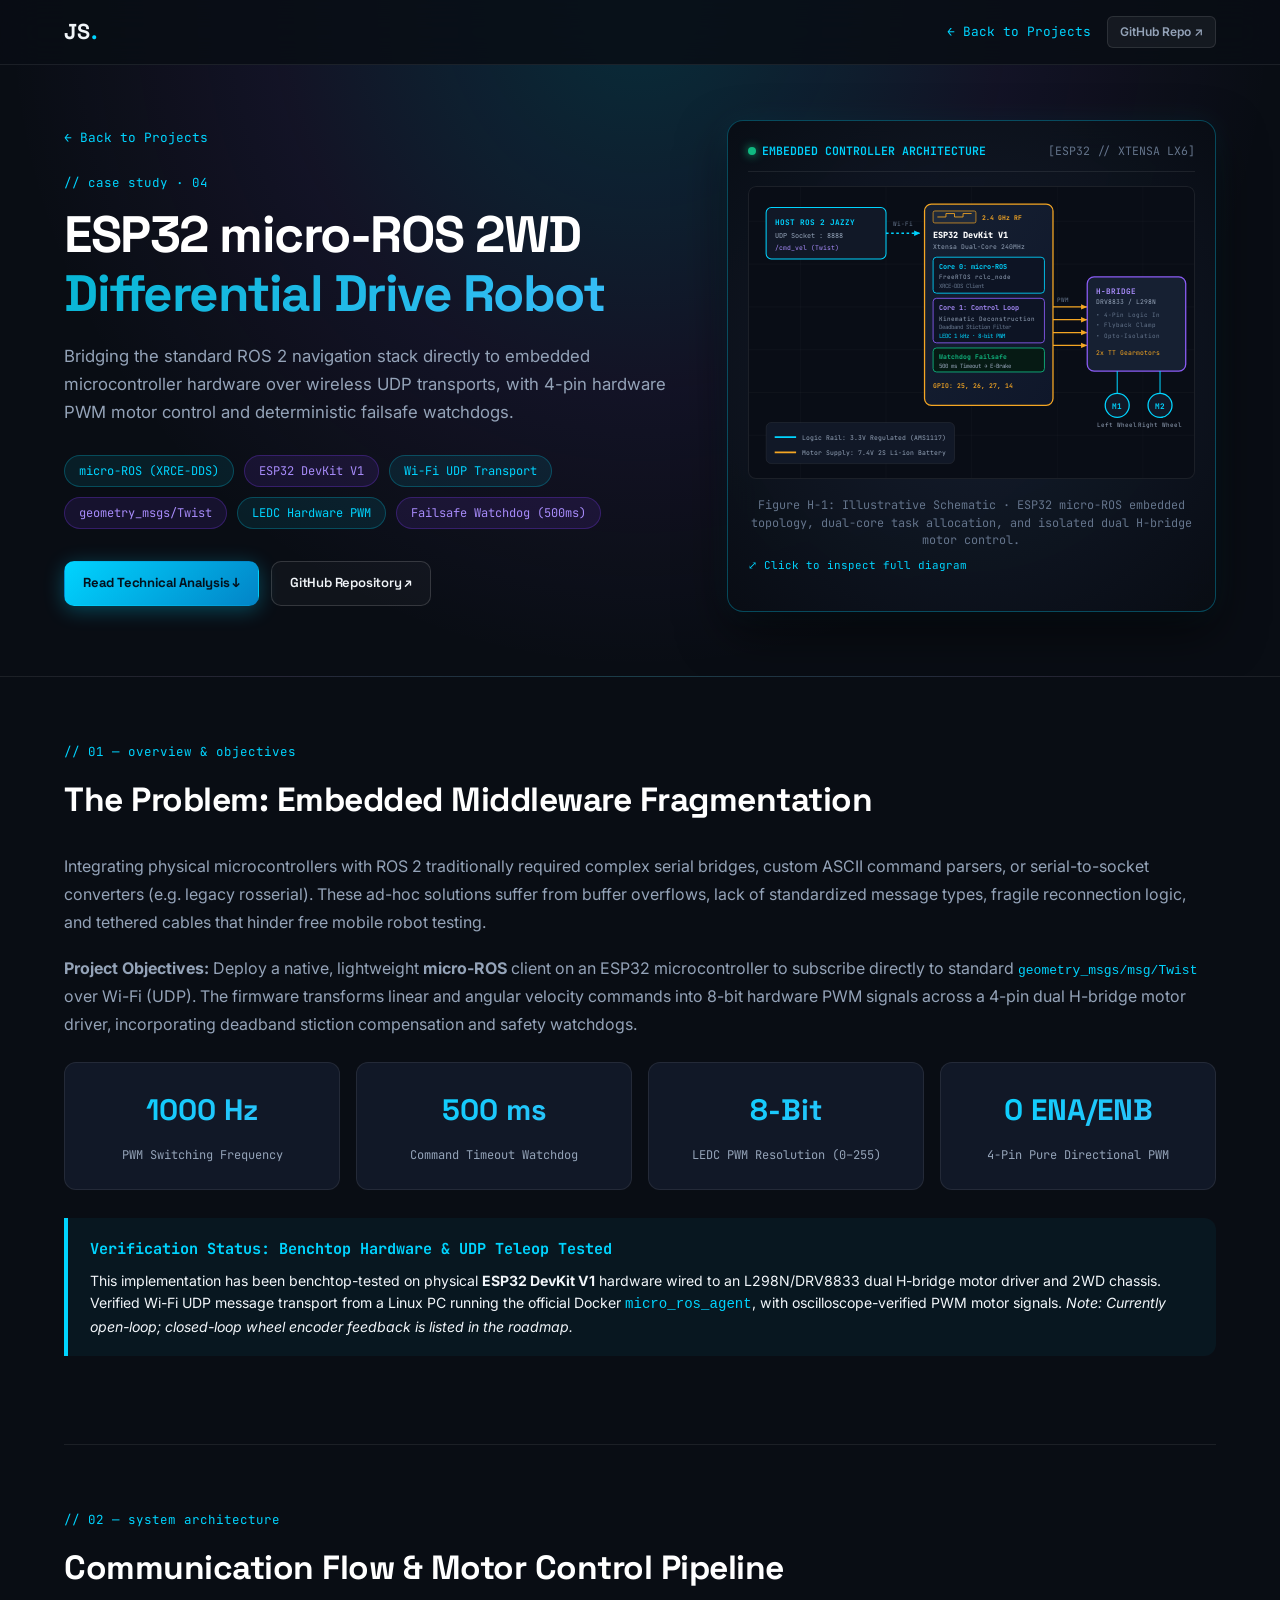
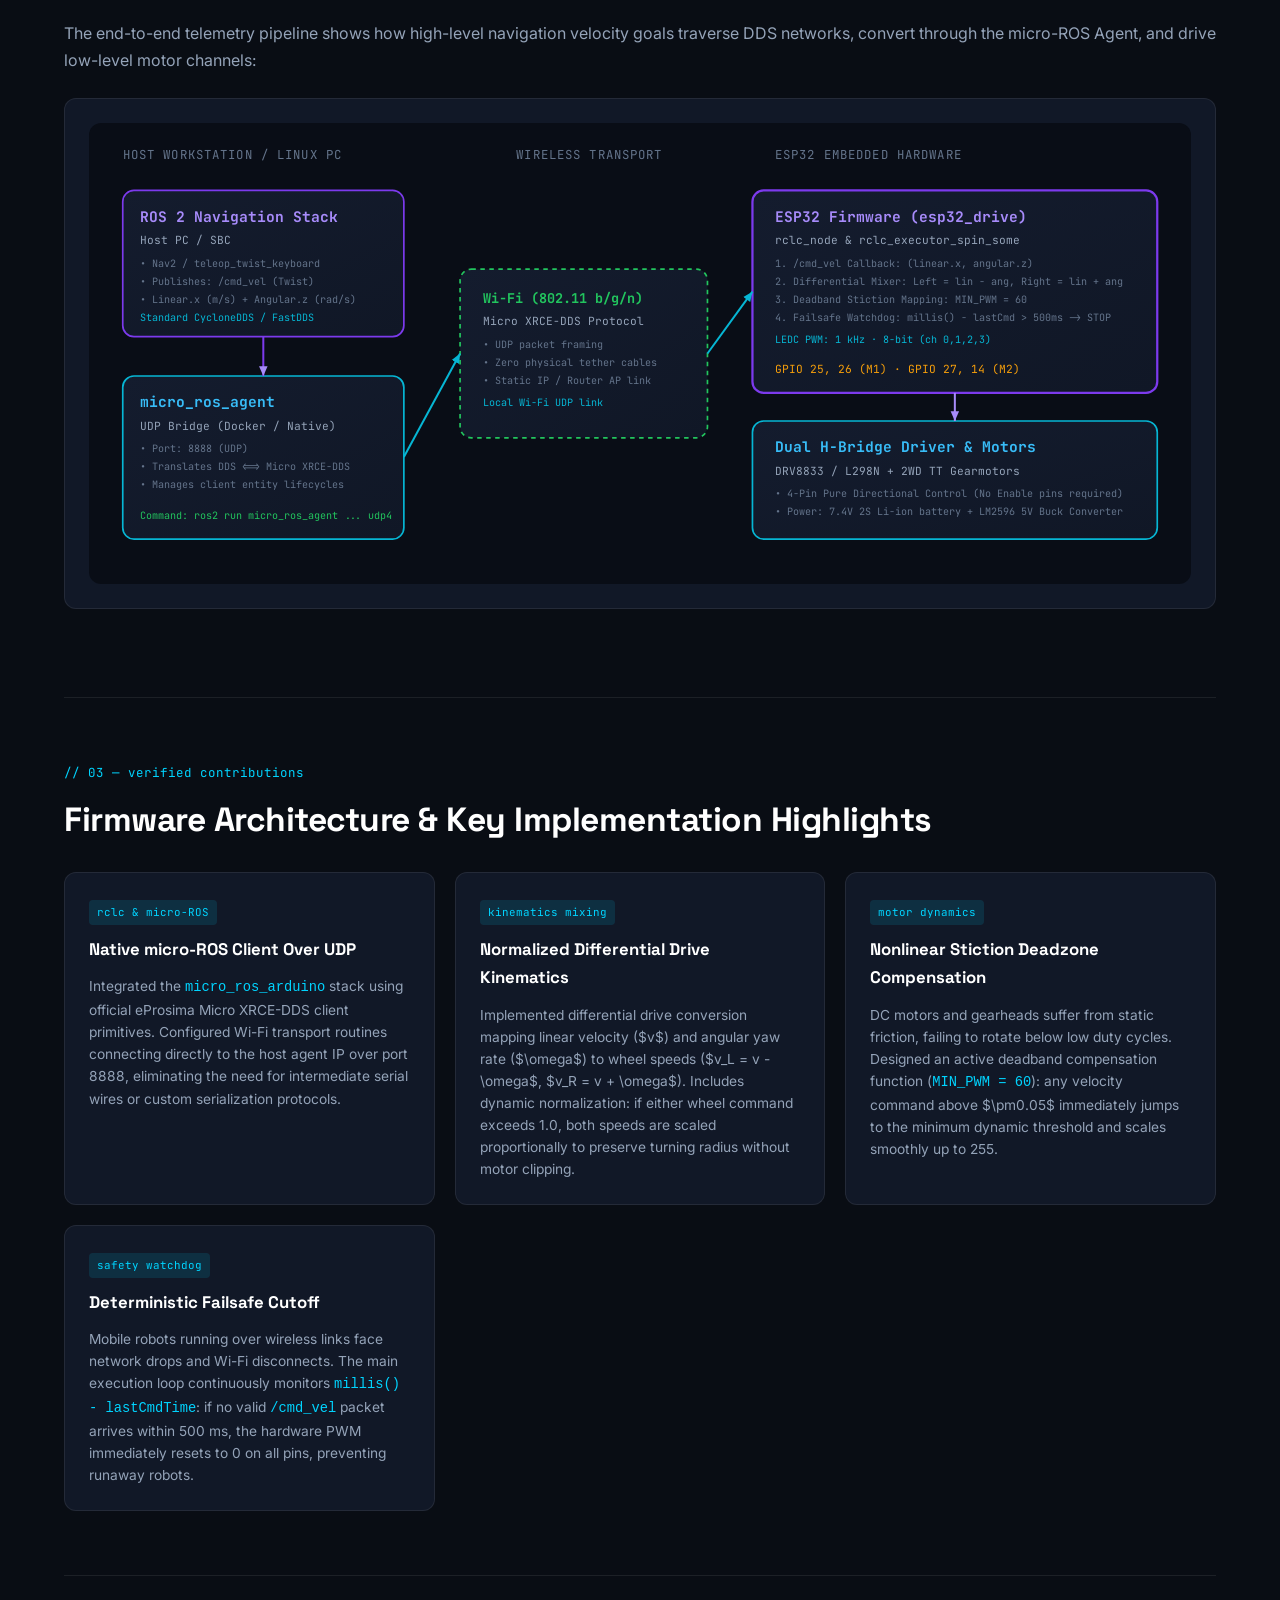
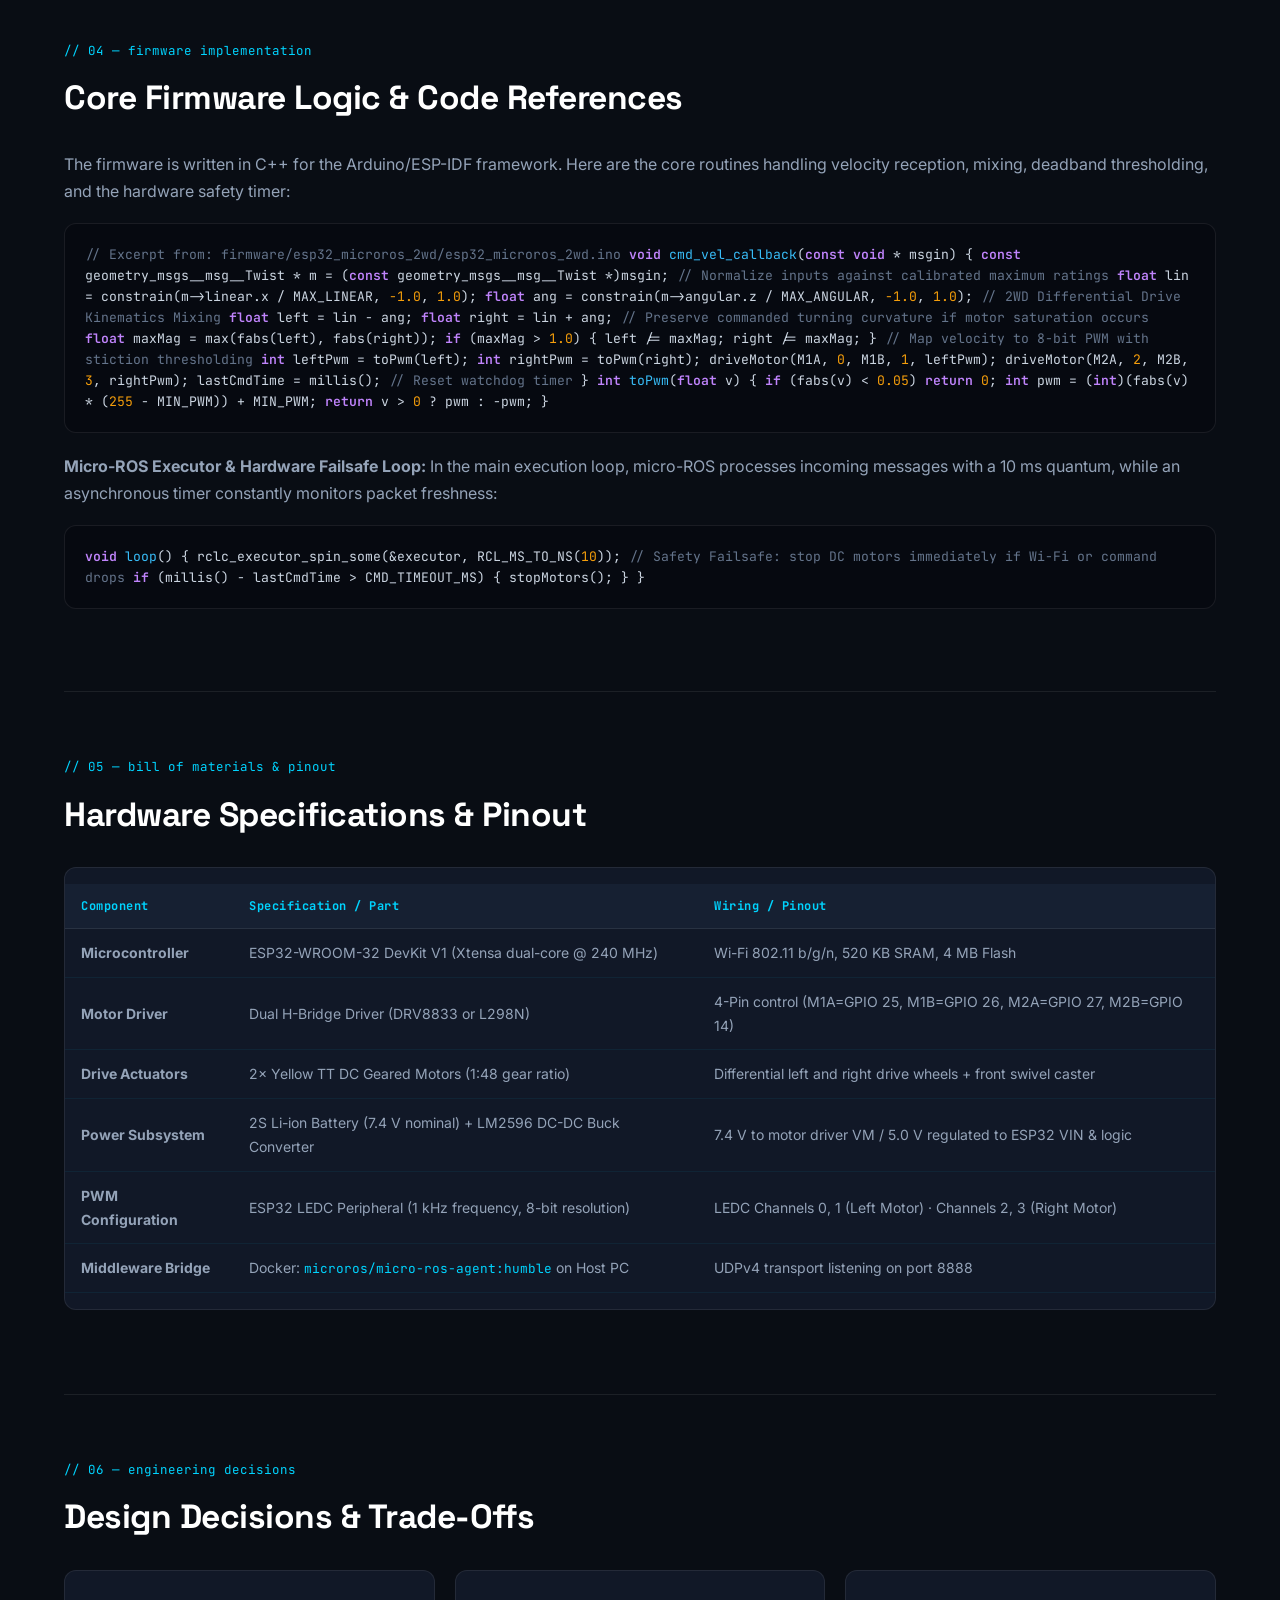
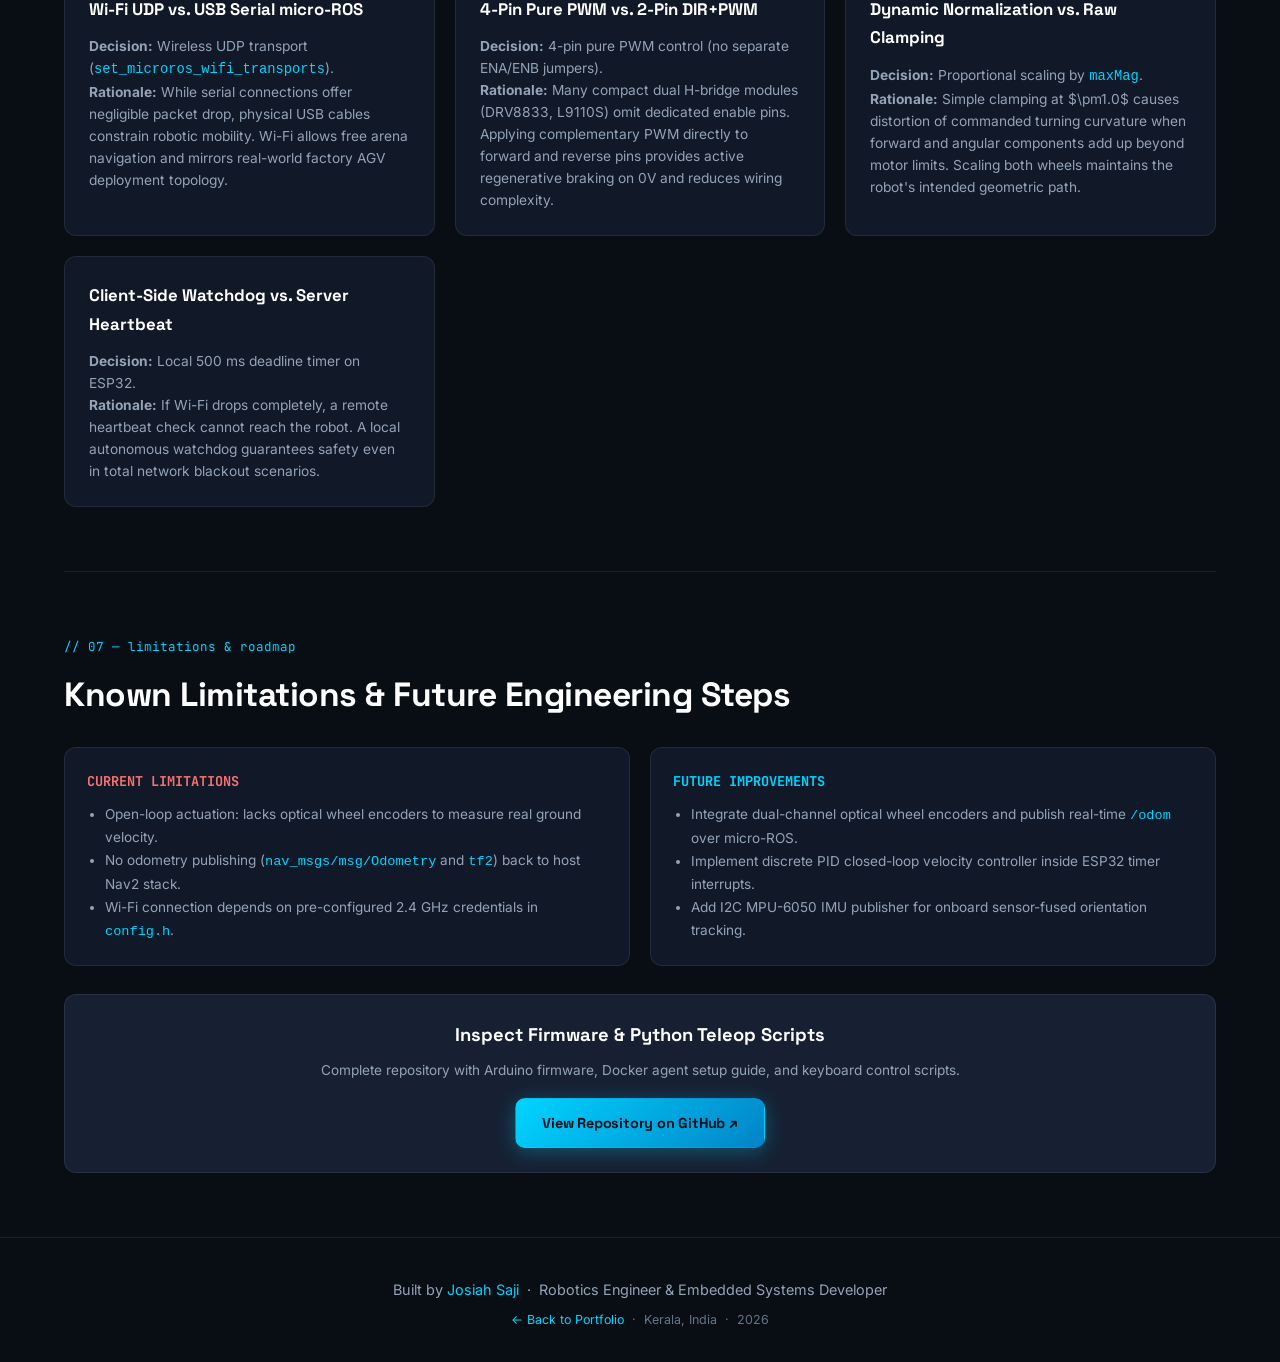
==== commit 74a79a50: "feat: execute Portfolio V5.1 — telemetry accuracy, visual polish & distinctive case-study identities" ====
--- a/esp32-microros-robot.html
+++ b/esp32-microros-robot.html
@@ -31,25 +31,25 @@
     /* ── Case Study Styles ── */
     .cs-hero {
       padding: 120px 24px 64px;
-      text-align: center;
       background: radial-gradient(ellipse at 50% 0%, rgba(0, 212, 255, 0.16) 0%, rgba(139, 92, 246, 0.08) 40%, transparent 70%);
       border-bottom: 1px solid var(--border);
     }
     .cs-back {
       display: inline-flex; align-items: center; gap: 6px;
       font-family: var(--font-mono); font-size: 0.8rem;
-      color: var(--accent2); margin-bottom: 28px;
+      color: var(--accent2); margin-bottom: 24px;
       transition: color var(--transition);
     }
     .cs-back:hover { color: var(--text); }
     .cs-tag { display: block; font-family: var(--font-mono); font-size: 0.78rem;
       color: var(--accent2); letter-spacing: 1px; margin-bottom: 12px; }
     .cs-title {
-      font-family: var(--font-head); font-size: clamp(2.2rem, 5vw, 3.8rem);
-      font-weight: 900; letter-spacing: -2px; color: #fff; margin-bottom: 20px; line-height: 1.15;
-    }
-    .cs-subtitle { font-size: 1.08rem; color: var(--text-muted); max-width: 720px; margin: 0 auto 32px; line-height: 1.65; }
-    .cs-badges { display: flex; gap: 10px; justify-content: center; flex-wrap: wrap; }
+      font-family: var(--font-head); font-size: clamp(1.75rem, 5vw, 3.2rem);
+      font-weight: 900; letter-spacing: -1.5px; color: #fff; margin-bottom: 20px; line-height: 1.15;
+      word-wrap: break-word; overflow-wrap: break-word;
+    }
+    .cs-subtitle { font-size: 1.05rem; color: var(--text-muted); max-width: 100%; margin: 0 0 28px; line-height: 1.65; }
+    .cs-badges { display: flex; gap: 10px; flex-wrap: wrap; margin-bottom: 8px; }
     .cs-badge {
       background: rgba(6,182,212,0.1); border: 1px solid rgba(6,182,212,0.3);
       padding: 5px 14px; border-radius: 99px;
@@ -160,8 +160,10 @@
     }
 
     @media(max-width: 600px) {
-      .cs-hero { padding: 90px 20px 40px; }
-      .cs-section { padding: 40px 0; }
+      .cs-hero { padding: 85px 16px 36px; }
+      .cs-title { font-size: 1.65rem; letter-spacing: -0.5px; }
+      .cs-subtitle { font-size: 0.92rem; }
+      .cs-section { padding: 36px 0; }
       .decision-grid { grid-template-columns: 1fr; }
     }
   </style>
@@ -181,17 +183,140 @@
 
   <!-- HERO -->
   <header class="cs-hero">
-    <a href="index.html#projects" class="cs-back">← Back to Projects</a>
-    <span class="cs-tag">// case study · 04</span>
-    <h1 class="cs-title">ESP32 micro-ROS 2WD<br><span style="background:linear-gradient(135deg,#06b6d4,#38bdf8);-webkit-background-clip:text;-webkit-text-fill-color:transparent;background-clip:text;">Differential Drive Robot</span></h1>
-    <p class="cs-subtitle">Bridging the standard ROS 2 navigation stack directly to embedded microcontroller hardware over wireless UDP transports, with 4-pin hardware PWM motor control and deterministic failsafe watchdogs.</p>
-    <div class="cs-badges">
-      <span class="cs-badge">micro-ROS (XRCE-DDS)</span>
-      <span class="cs-badge badge-purple">ESP32 DevKit V1</span>
-      <span class="cs-badge">Wi-Fi UDP Transport</span>
-      <span class="cs-badge badge-purple">geometry_msgs/Twist</span>
-      <span class="cs-badge">LEDC Hardware PWM</span>
-      <span class="cs-badge badge-purple">Failsafe Watchdog (500ms)</span>
+    <div class="container">
+      <div class="cs-hero-grid">
+        <div class="cs-hero-content">
+          <a href="index.html#projects" class="cs-back">&larr; Back to Projects</a>
+          <span class="cs-tag">// case study &middot; 04</span>
+          <h1 class="cs-title">ESP32 micro-ROS 2WD<br><span style="background:linear-gradient(135deg,#06b6d4,#38bdf8);-webkit-background-clip:text;-webkit-text-fill-color:transparent;background-clip:text;">Differential Drive Robot</span></h1>
+          <p class="cs-subtitle">Bridging the standard ROS 2 navigation stack directly to embedded microcontroller hardware over wireless UDP transports, with 4-pin hardware PWM motor control and deterministic failsafe watchdogs.</p>
+          <div class="cs-badges">
+            <span class="cs-badge">micro-ROS (XRCE-DDS)</span>
+            <span class="cs-badge badge-purple">ESP32 DevKit V1</span>
+            <span class="cs-badge">Wi-Fi UDP Transport</span>
+            <span class="cs-badge badge-purple">geometry_msgs/Twist</span>
+            <span class="cs-badge">LEDC Hardware PWM</span>
+            <span class="cs-badge badge-purple">Failsafe Watchdog (500ms)</span>
+          </div>
+          <div class="cs-hero-actions">
+            <a href="#cs-overview" class="btn btn-primary btn-sm">Read Technical Analysis &darr;</a>
+            <a href="https://github.com/JosiahSK/esp32-microros-2wd-car" target="_blank" rel="noopener noreferrer" class="btn btn-outline btn-sm">GitHub Repository &nearr;</a>
+          </div>
+        </div>
+
+        <!-- Distinctive Hero Visual Card: Embedded Architecture Schematic -->
+        <div class="cs-hero-visual-card">
+          <div class="cs-hero-visual-header">
+            <span class="cs-hero-visual-tag"><span class="badge-dot"></span> EMBEDDED CONTROLLER ARCHITECTURE</span>
+            <span>[ESP32 // XTENSA LX6]</span>
+          </div>
+
+          <div class="tech-figure-wrap">
+            <svg viewBox="0 0 520 340" xmlns="http://www.w3.org/2000/svg" role="img" class="zoomable-figure" aria-label="ESP32 micro-ROS Embedded Hardware and Motor Control Architecture Schematic" style="width:100%;height:auto;background:#090d16;border-radius:8px;border:1px solid var(--border);font-family:'JetBrains Mono',monospace;">
+              <defs>
+                <linearGradient id="espChipGrad" x1="0%" y1="0%" x2="100%" y2="100%">
+                  <stop offset="0%" stop-color="#162032" />
+                  <stop offset="100%" stop-color="#0f172a" />
+                </linearGradient>
+                <marker id="arrow-emb-cyan" viewBox="0 0 10 10" refX="8" refY="5" markerWidth="6" markerHeight="6" orient="auto-start-reverse">
+                  <path d="M 0 1.5 L 8 5 L 0 8.5 z" fill="#00d4ff"/>
+                </marker>
+                <marker id="arrow-emb-amber" viewBox="0 0 10 10" refX="8" refY="5" markerWidth="6" markerHeight="6" orient="auto-start-reverse">
+                  <path d="M 0 1.5 L 8 5 L 0 8.5 z" fill="#f5a623"/>
+                </marker>
+              </defs>
+
+              <!-- PCB Trace Ground Grid -->
+              <g stroke="rgba(255,255,255,0.03)" stroke-width="1">
+                <line x1="0" y1="40" x2="520" y2="40" /><line x1="0" y1="90" x2="520" y2="90" />
+                <line x1="0" y1="140" x2="520" y2="140" /><line x1="0" y1="190" x2="520" y2="190" />
+                <line x1="0" y1="240" x2="520" y2="240" /><line x1="0" y1="290" x2="520" y2="290" />
+                <line x1="60" y1="0" x2="60" y2="340" /><line x1="160" y1="0" x2="160" y2="340" />
+                <line x1="260" y1="0" x2="260" y2="340" /><line x1="360" y1="0" x2="360" y2="340" />
+                <line x1="460" y1="0" x2="460" y2="340" />
+              </g>
+
+              <!-- Wireless Incoming Telemetry Link -->
+              <rect x="20" y="24" width="140" height="60" rx="6" fill="#111827" stroke="#00d4ff" stroke-width="1.2" />
+              <text x="30" y="44" fill="#00d4ff" font-size="9" font-weight="700">HOST ROS 2 JAZZY</text>
+              <text x="30" y="60" fill="#94a3b8" font-size="8">UDP Socket : 8888</text>
+              <text x="30" y="74" fill="#a78bfa" font-size="7.5">/cmd_vel (Twist)</text>
+
+              <!-- Wireless Path Arrow -->
+              <path d="M 160 54 L 200 54" stroke="#00d4ff" stroke-width="1.5" stroke-dasharray="3,3" marker-end="url(#arrow-emb-cyan)" />
+              <text x="168" y="46" fill="#64748b" font-size="7">Wi-Fi</text>
+
+              <!-- ESP32 Main SoC Board -->
+              <rect x="205" y="20" width="150" height="235" rx="8" fill="url(#espChipGrad)" stroke="#f5a623" stroke-width="1.5" />
+              <!-- Antenna Area -->
+              <rect x="215" y="28" width="50" height="14" rx="2" fill="#1e293b" stroke="#f5a623" stroke-width="0.8" />
+              <path d="M 220 35 L 230 35 L 230 31 L 240 31 L 240 35 L 250 35 L 250 31 L 260 31" stroke="#f5a623" stroke-width="1" fill="none" />
+              <text x="272" y="38" fill="#f5a623" font-size="7.5" font-weight="700">2.4 GHz RF</text>
+
+              <text x="215" y="60" fill="#fff" font-size="10" font-weight="800">ESP32 DevKit V1</text>
+              <text x="215" y="72" fill="#94a3b8" font-size="7.5">Xtensa Dual-Core 240MHz</text>
+
+              <!-- Core 0 Block -->
+              <rect x="215" y="82" width="130" height="42" rx="4" fill="#0d1424" stroke="#00d4ff" stroke-width="1" />
+              <text x="222" y="96" fill="#00d4ff" font-size="8" font-weight="700">Core 0: micro-ROS</text>
+              <text x="222" y="108" fill="#94a3b8" font-size="7">FreeRTOS rclc_node</text>
+              <text x="222" y="118" fill="#64748b" font-size="6.8">XRCE-DDS Client</text>
+
+              <!-- Core 1 Block -->
+              <rect x="215" y="130" width="130" height="52" rx="4" fill="#0d1424" stroke="#8b5cf6" stroke-width="1" />
+              <text x="222" y="144" fill="#a78bfa" font-size="8" font-weight="700">Core 1: Control Loop</text>
+              <text x="222" y="156" fill="#94a3b8" font-size="7">Kinematic Deconstruction</text>
+              <text x="222" y="166" fill="#64748b" font-size="6.8">Deadband Stiction Filter</text>
+              <text x="222" y="176" fill="#00d4ff" font-size="6.8">LEDC 1 kHz · 8-bit PWM</text>
+
+              <!-- Watchdog Subsystem -->
+              <rect x="215" y="188" width="130" height="28" rx="4" fill="#061a14" stroke="#10b981" stroke-width="1" />
+              <text x="222" y="201" fill="#10b981" font-size="7.5" font-weight="700">Watchdog Failsafe</text>
+              <text x="222" y="211" fill="#94a3b8" font-size="6.8">500 ms Timeout &rarr; E-Brake</text>
+
+              <!-- Pin Outputs -->
+              <text x="215" y="235" fill="#f5a623" font-size="7.5" font-weight="600">GPIO: 25, 26, 27, 14</text>
+
+              <!-- GPIO Output Wires to Motor Driver -->
+              <path d="M 355 140 L 395 140" stroke="#f5a623" stroke-width="1.5" marker-end="url(#arrow-emb-amber)" />
+              <path d="M 355 155 L 395 155" stroke="#f5a623" stroke-width="1.5" marker-end="url(#arrow-emb-amber)" />
+              <path d="M 355 170 L 395 170" stroke="#f5a623" stroke-width="1.5" marker-end="url(#arrow-emb-amber)" />
+              <path d="M 355 185 L 395 185" stroke="#f5a623" stroke-width="1.5" marker-end="url(#arrow-emb-amber)" />
+              <text x="360" y="134" fill="#64748b" font-size="7">PWM</text>
+
+              <!-- Dual H-Bridge Motor Driver Block -->
+              <rect x="395" y="105" width="115" height="110" rx="8" fill="#162032" stroke="#8b5cf6" stroke-width="1.5" />
+              <text x="405" y="125" fill="#a78bfa" font-size="9" font-weight="700">H-BRIDGE</text>
+              <text x="405" y="137" fill="#94a3b8" font-size="7.5">DRV8833 / L298N</text>
+              <text x="405" y="152" fill="#64748b" font-size="7">&bull; 4-Pin Logic In</text>
+              <text x="405" y="164" fill="#64748b" font-size="7">&bull; Flyback Clamp</text>
+              <text x="405" y="176" fill="#64748b" font-size="7">&bull; Opto-Isolation</text>
+              <text x="405" y="196" fill="#f5a623" font-size="7.5">2x TT Gearmotors</text>
+
+              <!-- Motor Symbols -->
+              <circle cx="430" cy="255" r="14" fill="#111827" stroke="#00d4ff" stroke-width="1.5" />
+              <text x="430" y="259" fill="#00d4ff" font-size="9" text-anchor="middle" font-weight="700">M1</text>
+              <text x="430" y="280" fill="#94a3b8" font-size="7" text-anchor="middle">Left Wheel</text>
+
+              <circle cx="480" cy="255" r="14" fill="#111827" stroke="#00d4ff" stroke-width="1.5" />
+              <text x="480" y="259" fill="#00d4ff" font-size="9" text-anchor="middle" font-weight="700">M2</text>
+              <text x="480" y="280" fill="#94a3b8" font-size="7" text-anchor="middle">Right Wheel</text>
+
+              <line x1="430" y1="215" x2="430" y2="241" stroke="#00d4ff" stroke-width="1.2" />
+              <line x1="480" y1="215" x2="480" y2="241" stroke="#00d4ff" stroke-width="1.2" />
+
+              <!-- Power Domain Bus Legend at Bottom -->
+              <rect x="20" y="275" width="220" height="48" rx="6" fill="#111827" stroke="rgba(255,255,255,0.08)" stroke-width="1" />
+              <line x1="30" y1="292" x2="55" y2="292" stroke="#00d4ff" stroke-width="2" />
+              <text x="62" y="295" fill="#94a3b8" font-size="7.5">Logic Rail: 3.3V Regulated (AMS1117)</text>
+              <line x1="30" y1="310" x2="55" y2="310" stroke="#f5a623" stroke-width="2" />
+              <text x="62" y="313" fill="#94a3b8" font-size="7.5">Motor Supply: 7.4V 2S Li-ion Battery</text>
+            </svg>
+            <p class="tech-figure-caption">Figure H-1: Illustrative Schematic &middot; ESP32 micro-ROS embedded topology, dual-core task allocation, and isolated dual H-bridge motor control.</p>
+            <span class="figure-zoom-hint">&#x2922; Click to inspect full diagram</span>
+          </div>
+        </div>
+      </div>
     </div>
   </header>
 
@@ -417,7 +542,7 @@
     <section class="cs-section reveal" id="cs-specs">
       <span class="cs-section-tag">// 05 — bill of materials &amp; pinout</span>
       <h2 class="cs-section-title">Hardware Specifications &amp; Pinout</h2>
-      <div style="overflow-x:auto;">
+      <div class="table-responsive">
         <table class="tech-table">
           <thead>
             <tr>
@@ -533,6 +658,15 @@
 
   </main>
 
+  <!-- DIAGRAM LIGHTBOX MODAL -->
+  <div id="diagramModal" class="diagram-modal" role="dialog" aria-modal="true" aria-label="Expanded technical diagram" tabindex="-1">
+    <div class="diagram-modal-dialog">
+      <button class="diagram-modal-close" id="diagramModalClose" aria-label="Close diagram preview">&times;</button>
+      <div class="diagram-modal-body" id="diagramModalBody"></div>
+      <p class="diagram-modal-caption" id="diagramModalCaption"></p>
+    </div>
+  </div>
+
   <!-- FOOTER -->
   <footer id="footer">
     <div class="container">
@@ -554,6 +688,71 @@
         document.querySelectorAll('.reveal').forEach(function(el) { el.classList.add('visible'); });
       }
     } catch(e) {}
+
+    // Diagram Lightbox & Zoom
+    (function initLightbox() {
+      var modal = document.getElementById('diagramModal');
+      var modalBody = document.getElementById('diagramModalBody');
+      var modalCaption = document.getElementById('diagramModalCaption');
+      var closeBtn = document.getElementById('diagramModalClose');
+      if (!modal || !modalBody) return;
+
+      function openModal(targetEl, captionText) {
+        if (!targetEl) return;
+        modalBody.innerHTML = '';
+        if (targetEl.tagName && targetEl.tagName.toLowerCase() === 'svg') {
+          var clone = targetEl.cloneNode(true);
+          clone.removeAttribute('style');
+          clone.style.width = '100%';
+          clone.style.maxHeight = '75vh';
+          clone.style.borderRadius = '8px';
+          modalBody.appendChild(clone);
+        } else if (targetEl.tagName && targetEl.tagName.toLowerCase() === 'img') {
+          var img = document.createElement('img');
+          img.src = targetEl.src;
+          img.alt = targetEl.alt || '';
+          img.style.maxWidth = '100%';
+          img.style.maxHeight = '75vh';
+          img.style.borderRadius = '8px';
+          modalBody.appendChild(img);
+        }
+        if (modalCaption) modalCaption.textContent = captionText || targetEl.getAttribute('aria-label') || targetEl.getAttribute('alt') || '';
+        modal.classList.add('active');
+        modal.focus();
+        document.body.style.overflow = 'hidden';
+      }
+
+      function closeModal() {
+        modal.classList.remove('active');
+        modalBody.innerHTML = '';
+        document.body.style.overflow = '';
+      }
+
+      document.querySelectorAll('.zoomable-figure').forEach(function(el) {
+        el.setAttribute('tabindex', '0');
+        el.setAttribute('role', 'button');
+        el.addEventListener('click', function() {
+          var container = el.closest('.tech-figure-wrap') || el.closest('div');
+          var captionEl = container ? container.querySelector('.tech-figure-caption, p') : null;
+          var captionText = captionEl ? captionEl.textContent : (el.getAttribute('alt') || el.getAttribute('aria-label'));
+          openModal(el, captionText);
+        });
+        el.addEventListener('keydown', function(e) {
+          if (e.key === 'Enter' || e.key === ' ') {
+            e.preventDefault();
+            el.click();
+          }
+        });
+      });
+
+      if (closeBtn) closeBtn.addEventListener('click', closeModal);
+      modal.addEventListener('click', function(e) {
+        if (e.target === modal) closeModal();
+      });
+      document.addEventListener('keydown', function(e) {
+        if (e.key === 'Escape' && modal.classList.contains('active')) closeModal();
+      });
+    })();
   </script>
 </body>
 </html>
--- a/styles.css
+++ b/styles.css
@@ -384,6 +384,14 @@
 }
 .telem-label { color: var(--text-dim); }
 .telem-val { color: var(--accent2); font-weight: 600; }
+.stage-disclaimer {
+  font-family: var(--font-mono);
+  font-size: 0.65rem;
+  color: var(--text-dim);
+  text-align: center;
+  margin-top: 12px;
+  letter-spacing: 0.3px;
+}
 
 .hero-scroll-hint {
   position: absolute; bottom: 20px; left: 50%; transform: translateX(-50%);
@@ -987,3 +995,279 @@
   .container { padding: 0 16px; }
   .hero-stats-v5 { grid-template-columns: 1fr; gap: 8px; }
 }
+
+/* ===== CASE STUDY HERO & VISUAL IDENTITY ===== */
+.cs-hero {
+  padding: 120px 0 64px;
+  position: relative;
+  border-bottom: 1px solid var(--border);
+  overflow: hidden;
+}
+.cs-hero-grid {
+  display: grid;
+  grid-template-columns: 1.12fr 0.88fr;
+  gap: 40px;
+  align-items: center;
+}
+.cs-hero-content {
+  display: flex;
+  flex-direction: column;
+  align-items: flex-start;
+  text-align: left;
+}
+.cs-hero-visual-card {
+  position: relative;
+  background: radial-gradient(circle at center, rgba(22, 32, 50, 0.88) 0%, rgba(9, 13, 20, 0.96) 100%);
+  border: 1px solid var(--border-cyan);
+  border-radius: var(--radius-lg);
+  padding: 20px;
+  box-shadow: 0 20px 48px rgba(0, 0, 0, 0.55), 0 0 28px rgba(0, 212, 255, 0.08);
+  backdrop-filter: blur(16px);
+  -webkit-backdrop-filter: blur(16px);
+  overflow: hidden;
+  width: 100%;
+}
+.cs-hero-visual-header {
+  display: flex;
+  justify-content: space-between;
+  align-items: center;
+  border-bottom: 1px solid var(--border);
+  padding-bottom: 10px;
+  margin-bottom: 14px;
+  font-family: var(--font-mono);
+  font-size: 0.72rem;
+  color: var(--text-dim);
+}
+.cs-hero-visual-tag {
+  display: flex;
+  align-items: center;
+  gap: 6px;
+  color: var(--accent2);
+  font-weight: 600;
+}
+.cs-hero-actions {
+  display: flex;
+  gap: 12px;
+  flex-wrap: wrap;
+  margin-top: 24px;
+}
+.btn-sm {
+  padding: 10px 18px;
+  font-size: 0.82rem;
+}
+
+/* Quadruped Hero Visual Preview */
+.quad-preview-tabs {
+  display: flex;
+  gap: 8px;
+  margin-bottom: 12px;
+}
+.quad-tab-btn {
+  background: var(--surface2);
+  border: 1px solid var(--border);
+  color: var(--text-muted);
+  font-family: var(--font-mono);
+  font-size: 0.72rem;
+  padding: 6px 12px;
+  border-radius: 6px;
+  cursor: pointer;
+  transition: all var(--transition);
+}
+.quad-tab-btn:hover, .quad-tab-btn.active {
+  background: rgba(139, 92, 246, 0.18);
+  border-color: var(--accent);
+  color: #fff;
+}
+.quad-tab-panel {
+  display: none;
+}
+.quad-tab-panel.active {
+  display: block;
+}
+.quad-tab-panel img {
+  width: 100%;
+  height: auto;
+  border-radius: 8px;
+  border: 1px solid var(--border);
+}
+
+/* Technical figure styling */
+.tech-figure-wrap {
+  position: relative;
+  border-radius: 8px;
+  overflow: hidden;
+  margin: 14px 0;
+}
+.tech-figure-caption {
+  font-family: var(--font-mono);
+  font-size: 0.74rem;
+  color: var(--text-dim);
+  text-align: center;
+  margin-top: 10px;
+  line-height: 1.5;
+}
+.figure-zoom-hint {
+  display: inline-flex;
+  align-items: center;
+  gap: 4px;
+  font-family: var(--font-mono);
+  font-size: 0.68rem;
+  color: var(--accent2);
+  margin-top: 4px;
+  cursor: pointer;
+}
+
+/* Responsive tables */
+.table-responsive {
+  width: 100%;
+  overflow-x: auto;
+  -webkit-overflow-scrolling: touch;
+  margin: 20px 0;
+  border-radius: var(--radius);
+  border: 1px solid var(--border);
+  background: var(--surface);
+}
+.table-responsive table {
+  width: 100%;
+  min-width: 520px;
+  border-collapse: collapse;
+}
+
+/* Technical Diagram Lightbox Modal */
+.diagram-modal {
+  position: fixed;
+  inset: 0;
+  z-index: 10000;
+  background: rgba(4, 7, 13, 0.9);
+  backdrop-filter: blur(12px);
+  -webkit-backdrop-filter: blur(12px);
+  display: none;
+  align-items: center;
+  justify-content: center;
+  padding: 24px;
+  opacity: 0;
+  transition: opacity 0.25s ease;
+}
+.diagram-modal.active {
+  display: flex;
+  opacity: 1;
+}
+.diagram-modal-dialog {
+  position: relative;
+  background: var(--surface);
+  border: 1px solid var(--border-cyan);
+  border-radius: var(--radius-lg);
+  max-width: 1000px;
+  width: 100%;
+  max-height: 90vh;
+  overflow-y: auto;
+  padding: 24px;
+  box-shadow: 0 24px 64px rgba(0, 0, 0, 0.8), 0 0 32px rgba(0, 212, 255, 0.12);
+}
+.diagram-modal-close {
+  position: absolute;
+  top: 16px;
+  right: 16px;
+  background: var(--surface2);
+  border: 1px solid var(--border);
+  color: var(--text-muted);
+  width: 36px;
+  height: 36px;
+  border-radius: 50%;
+  display: flex;
+  align-items: center;
+  justify-content: center;
+  cursor: pointer;
+  font-size: 1.2rem;
+  transition: all var(--transition);
+  z-index: 2;
+}
+.diagram-modal-close:hover {
+  color: #fff;
+  border-color: var(--accent2);
+  background: rgba(0, 212, 255, 0.15);
+}
+.diagram-modal-body {
+  margin-top: 10px;
+  display: flex;
+  flex-direction: column;
+  align-items: center;
+}
+.diagram-modal-body img, .diagram-modal-body svg {
+  max-width: 100%;
+  height: auto;
+  border-radius: 8px;
+}
+.diagram-modal-caption {
+  font-family: var(--font-mono);
+  font-size: 0.8rem;
+  color: var(--text-muted);
+  text-align: center;
+  margin-top: 16px;
+  line-height: 1.6;
+}
+.zoomable-figure {
+  cursor: zoom-in;
+  transition: border-color var(--transition);
+}
+.zoomable-figure:hover {
+  border-color: var(--accent2) !important;
+}
+
+@media(max-width: 1024px) {
+  .cs-hero-grid {
+    grid-template-columns: 1fr;
+    gap: 36px;
+  }
+  .cs-hero-content {
+    text-align: center;
+    align-items: center;
+  }
+  .cs-hero-content .cs-badges {
+    justify-content: center;
+  }
+  .cs-hero-actions {
+    justify-content: center;
+  }
+  .cs-hero-visual-card {
+    max-width: 640px;
+    margin: 0 auto;
+    width: 100%;
+  }
+}
+@media(max-width: 600px) {
+  .cs-hero { padding: 85px 0 36px; }
+  .cs-title {
+    font-size: clamp(1.5rem, 6.8vw, 2.1rem) !important;
+    letter-spacing: -1px !important;
+    line-height: 1.2 !important;
+    word-wrap: break-word;
+    overflow-wrap: break-word;
+  }
+  .cs-subtitle {
+    font-size: 0.9rem !important;
+    line-height: 1.55 !important;
+    margin-bottom: 20px !important;
+  }
+  .cs-badges {
+    gap: 6px !important;
+  }
+  .cs-badge {
+    font-size: 0.7rem !important;
+    padding: 4px 10px !important;
+  }
+  .cs-hero-visual-card {
+    padding: 12px 8px;
+    border-radius: 10px;
+  }
+  .cs-hero-visual-header {
+    font-size: 0.68rem;
+    flex-wrap: wrap;
+    gap: 6px;
+  }
+  .cs-hero-actions { width: 100%; }
+  .cs-hero-actions .btn { width: 100%; justify-content: center; }
+  .quad-preview-tabs { flex-wrap: wrap; justify-content: center; }
+  .diagram-modal-dialog { padding: 16px 12px; margin: 10px; }
+}
+
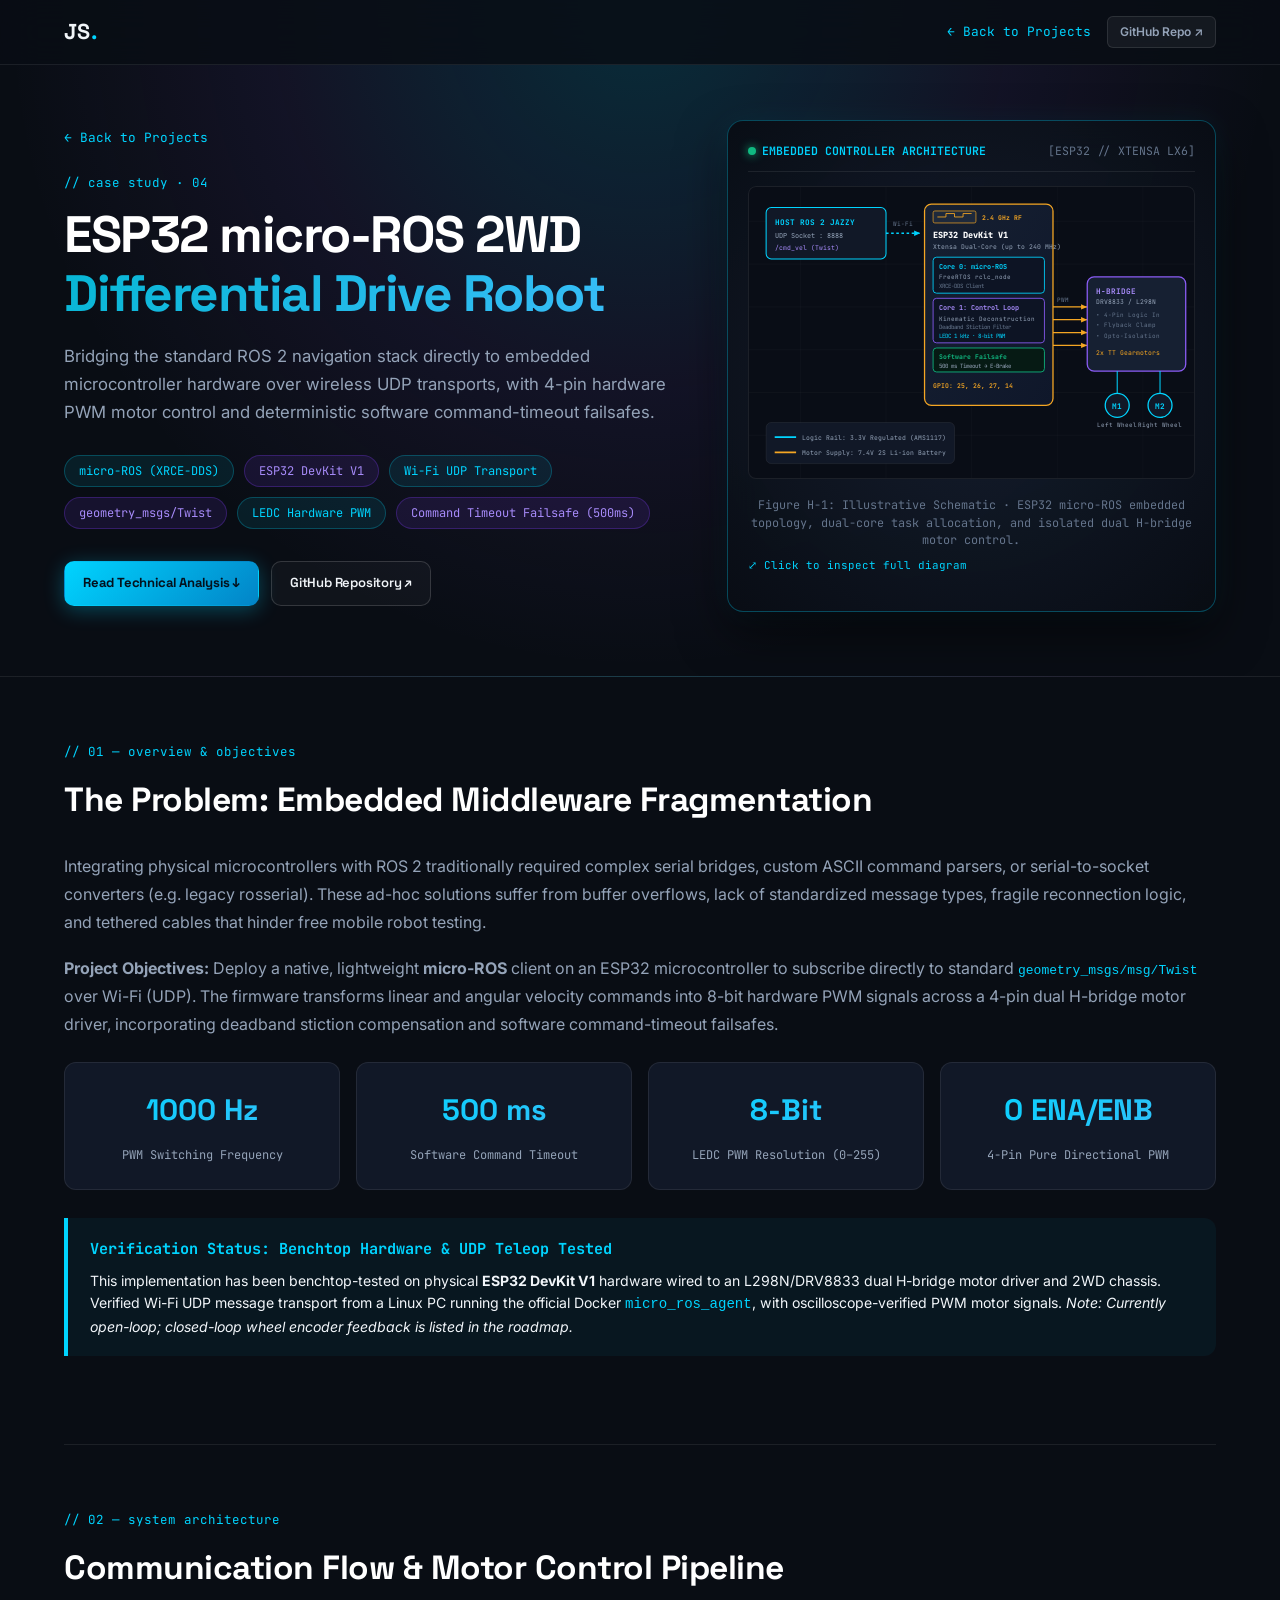
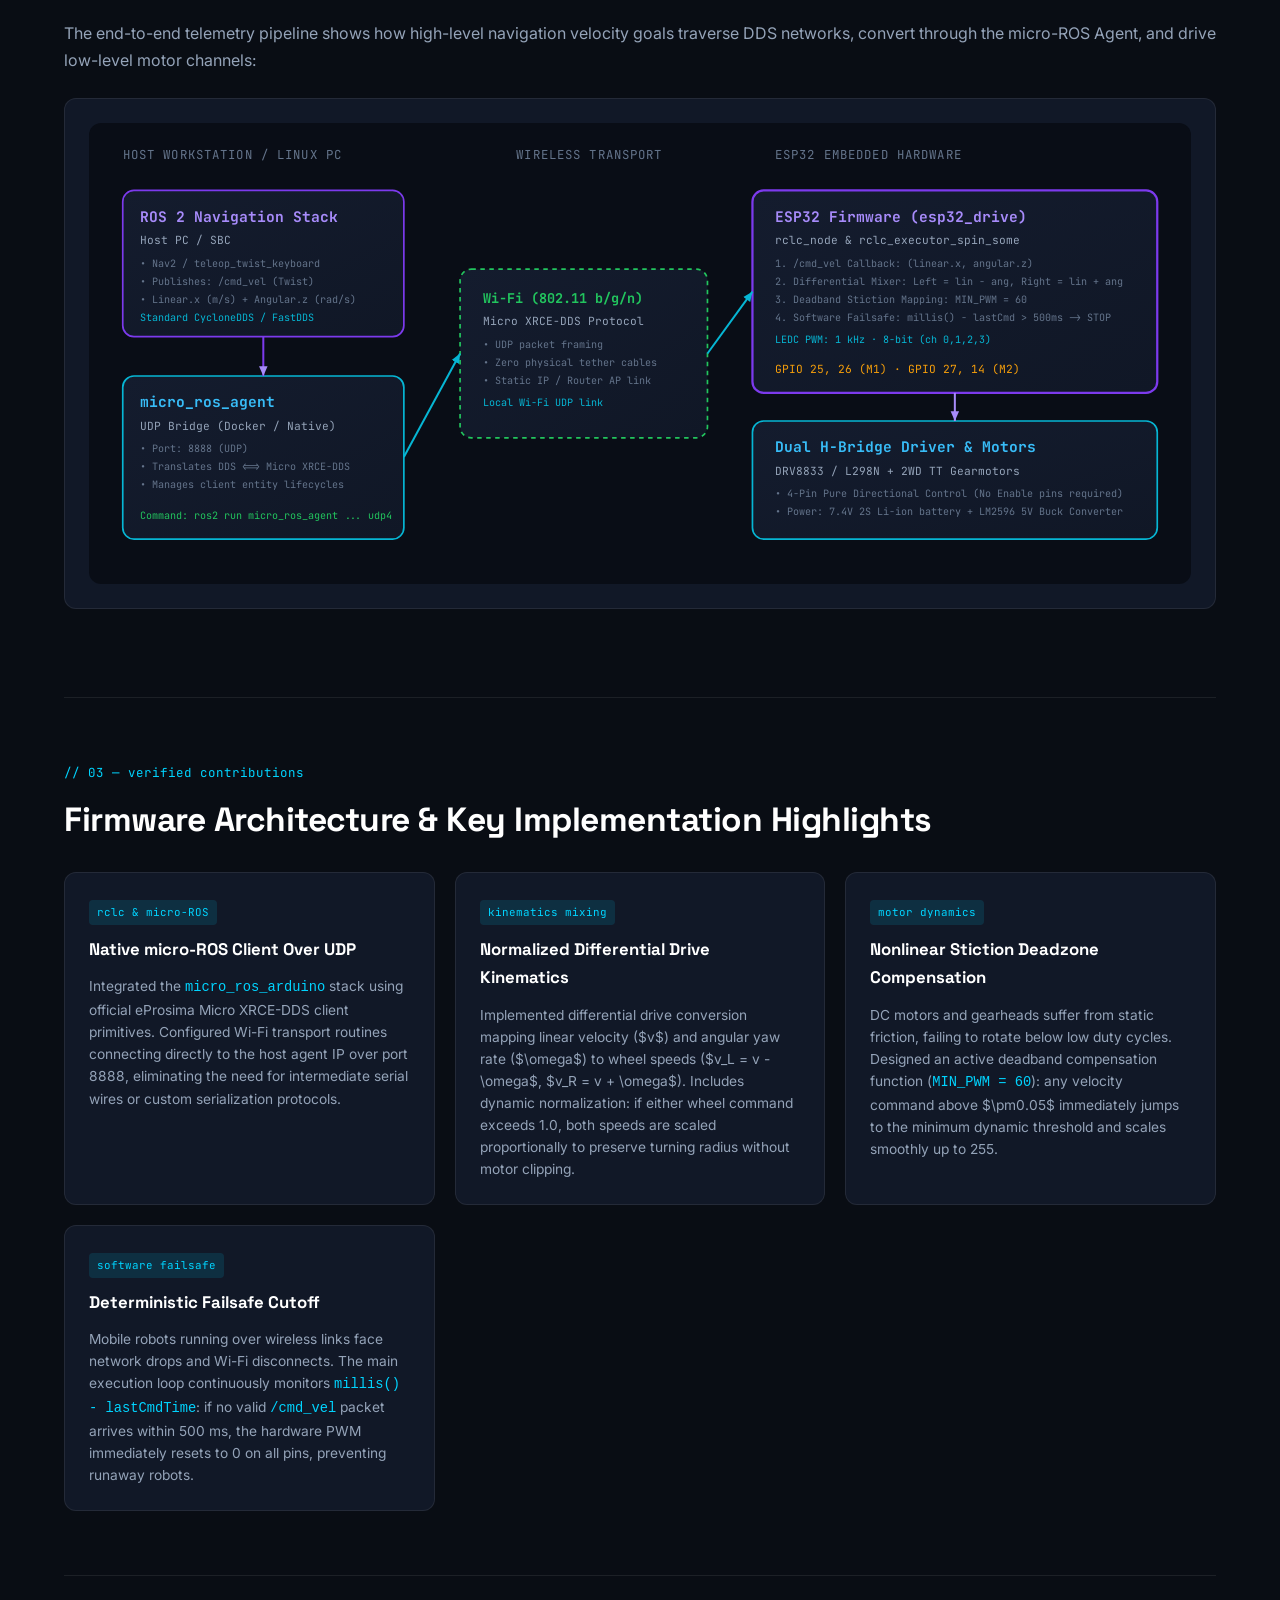
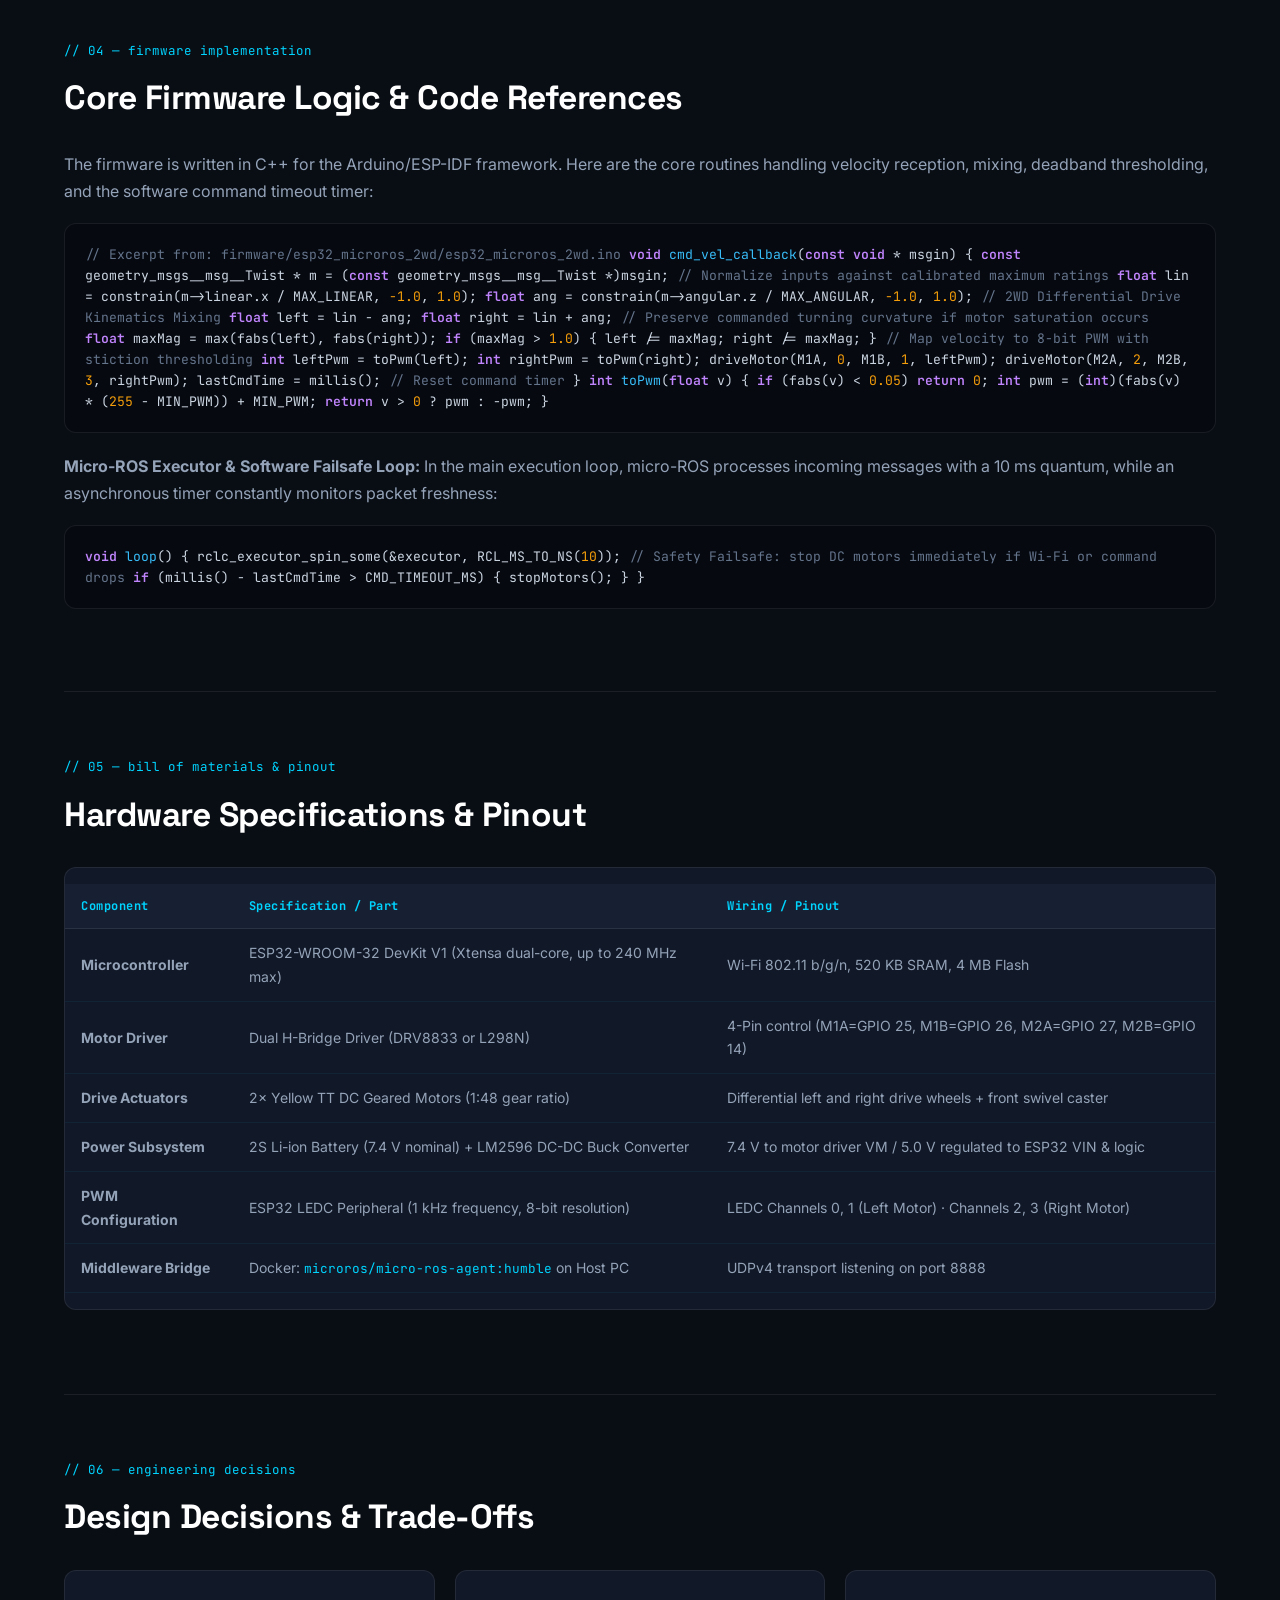
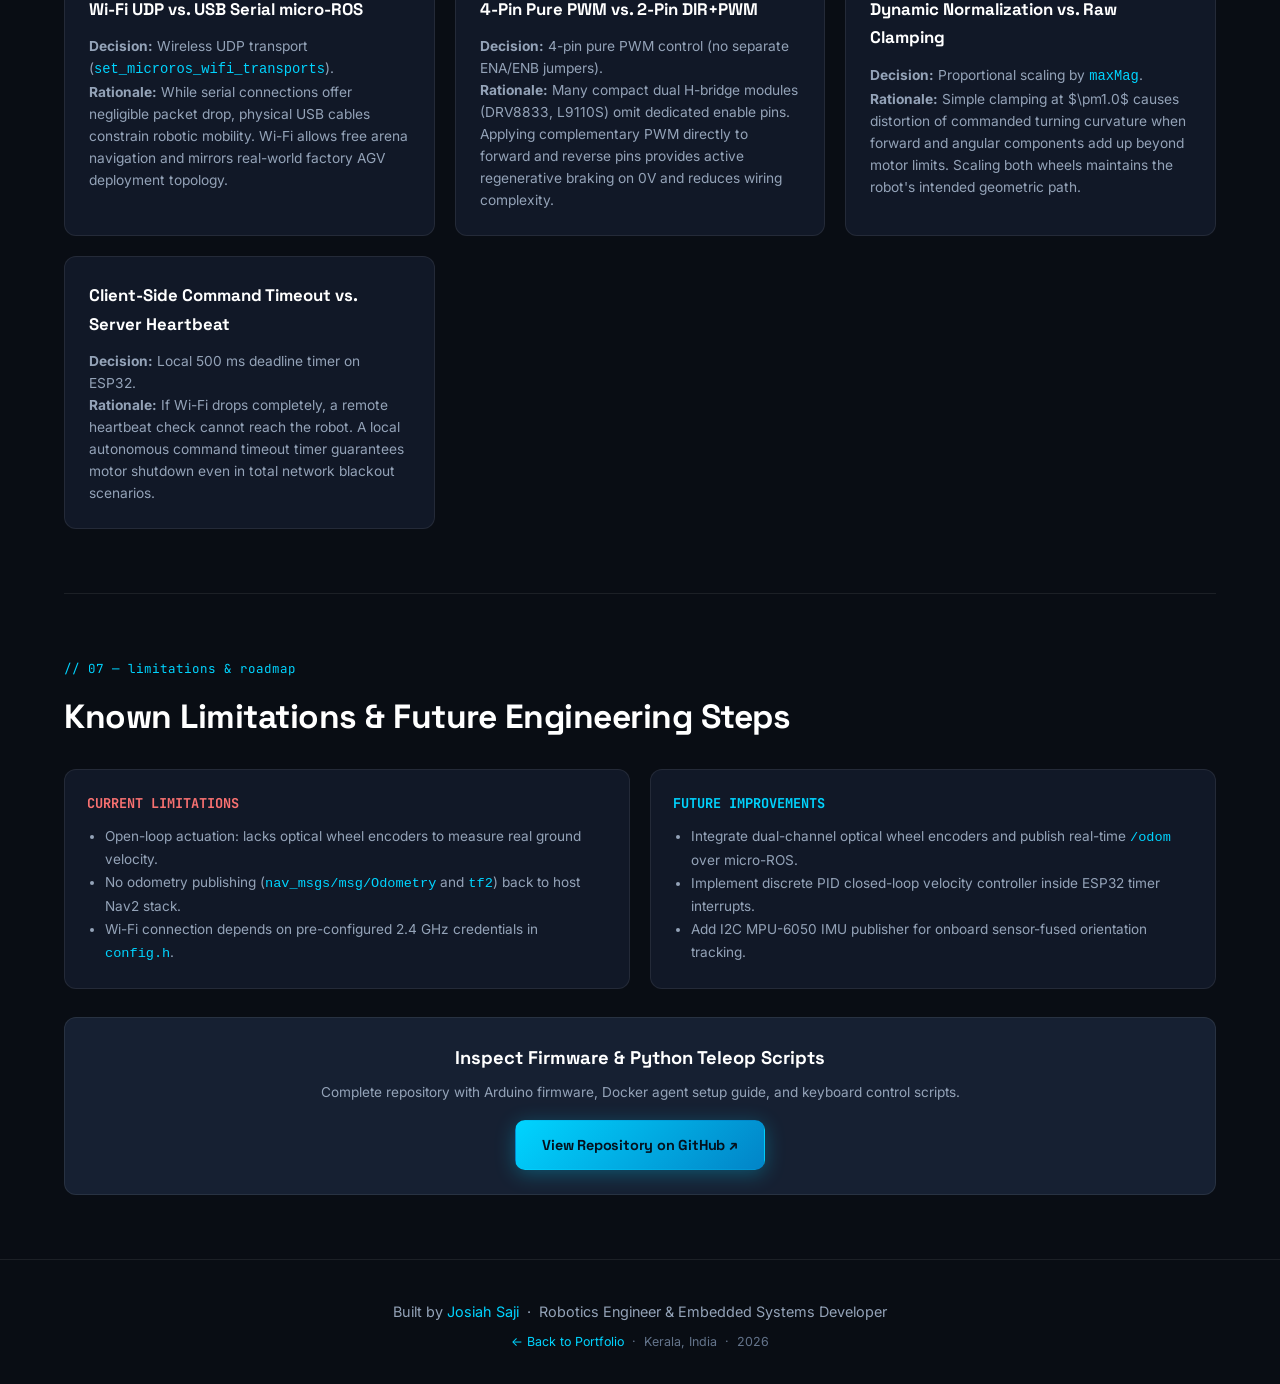
==== commit 43b8534a: "fix(claims): resolve residual technical inaccuracies and fortify quality gate (v5.3.1) - Fix IK timi" ====
--- a/esp32-microros-robot.html
+++ b/esp32-microros-robot.html
@@ -4,7 +4,7 @@
   <meta charset="UTF-8" />
   <meta name="viewport" content="width=device-width, initial-scale=1.0" />
   <title>ESP32 micro-ROS 2WD Differential Drive Robot — Case Study | Josiah Saji</title>
-  <meta name="description" content="Technical case study: ESP32 micro-ROS Differential Drive Robot — real-time Wi-Fi UDP transport, 4-pin hardware PWM generation, differential mixing, and failsafe watchdog." />
+  <meta name="description" content="Technical case study: ESP32 micro-ROS Differential Drive Robot — micro-ROS over Wi-Fi UDP transport, 4-pin hardware PWM generation, differential mixing, and software command-timeout failsafe." />
   <link rel="canonical" href="https://josiahsk.github.io/josiahsaji.github.io/esp32-microros-robot.html" />
 
   <!-- Open Graph -->
@@ -22,6 +22,24 @@
 
   <!-- Favicon -->
   <link rel="icon" href="assets/favicon.ico" />
+
+  <!-- Structured Data (JSON-LD) -->
+  <script type="application/ld+json">
+  {
+    "@context": "https://schema.org",
+    "@type": "TechArticle",
+    "headline": "ESP32 micro-ROS 2WD Differential Drive Robot",
+    "description": "Technical case study: ESP32 micro-ROS Differential Drive Robot — micro-ROS over Wi-Fi UDP transport, 4-pin hardware PWM generation, differential mixing, and software command-timeout failsafe.",
+    "author": {
+      "@type": "Person",
+      "name": "Josiah Saji",
+      "url": "https://josiahsk.github.io/josiahsaji.github.io/"
+    },
+    "url": "https://josiahsk.github.io/josiahsaji.github.io/esp32-microros-robot.html",
+    "mainEntityOfPage": "https://josiahsk.github.io/josiahsaji.github.io/esp32-microros-robot.html",
+    "image": "https://josiahsk.github.io/josiahsaji.github.io/assets/og-image.png"
+  }
+  </script>
 
   <link rel="preconnect" href="https://fonts.googleapis.com" />
   <link rel="preconnect" href="https://fonts.gstatic.com" crossorigin />
@@ -165,6 +183,10 @@
       .cs-subtitle { font-size: 0.92rem; }
       .cs-section { padding: 36px 0; }
       .decision-grid { grid-template-columns: 1fr; }
+      .metrics-grid { grid-template-columns: repeat(2, 1fr); gap: 12px; }
+      .metric-card { padding: 14px 8px; }
+      .metric-val { font-size: clamp(1.1rem, 4.5vw, 1.5rem); word-break: break-word; }
+      .metric-label { font-size: 0.7rem; }
     }
   </style>
 </head>
@@ -189,14 +211,14 @@
           <a href="index.html#projects" class="cs-back">&larr; Back to Projects</a>
           <span class="cs-tag">// case study &middot; 04</span>
           <h1 class="cs-title">ESP32 micro-ROS 2WD<br><span style="background:linear-gradient(135deg,#06b6d4,#38bdf8);-webkit-background-clip:text;-webkit-text-fill-color:transparent;background-clip:text;">Differential Drive Robot</span></h1>
-          <p class="cs-subtitle">Bridging the standard ROS 2 navigation stack directly to embedded microcontroller hardware over wireless UDP transports, with 4-pin hardware PWM motor control and deterministic failsafe watchdogs.</p>
+          <p class="cs-subtitle">Bridging the standard ROS 2 navigation stack directly to embedded microcontroller hardware over wireless UDP transports, with 4-pin hardware PWM motor control and deterministic software command-timeout failsafes.</p>
           <div class="cs-badges">
             <span class="cs-badge">micro-ROS (XRCE-DDS)</span>
             <span class="cs-badge badge-purple">ESP32 DevKit V1</span>
             <span class="cs-badge">Wi-Fi UDP Transport</span>
             <span class="cs-badge badge-purple">geometry_msgs/Twist</span>
             <span class="cs-badge">LEDC Hardware PWM</span>
-            <span class="cs-badge badge-purple">Failsafe Watchdog (500ms)</span>
+            <span class="cs-badge badge-purple">Command Timeout Failsafe (500ms)</span>
           </div>
           <div class="cs-hero-actions">
             <a href="#cs-overview" class="btn btn-primary btn-sm">Read Technical Analysis &darr;</a>
@@ -254,7 +276,7 @@
               <text x="272" y="38" fill="#f5a623" font-size="7.5" font-weight="700">2.4 GHz RF</text>
 
               <text x="215" y="60" fill="#fff" font-size="10" font-weight="800">ESP32 DevKit V1</text>
-              <text x="215" y="72" fill="#94a3b8" font-size="7.5">Xtensa Dual-Core 240MHz</text>
+              <text x="215" y="72" fill="#94a3b8" font-size="7.5">Xtensa Dual-Core (up to 240 MHz)</text>
 
               <!-- Core 0 Block -->
               <rect x="215" y="82" width="130" height="42" rx="4" fill="#0d1424" stroke="#00d4ff" stroke-width="1" />
@@ -269,9 +291,9 @@
               <text x="222" y="166" fill="#64748b" font-size="6.8">Deadband Stiction Filter</text>
               <text x="222" y="176" fill="#00d4ff" font-size="6.8">LEDC 1 kHz · 8-bit PWM</text>
 
-              <!-- Watchdog Subsystem -->
+              <!-- Failsafe Subsystem -->
               <rect x="215" y="188" width="130" height="28" rx="4" fill="#061a14" stroke="#10b981" stroke-width="1" />
-              <text x="222" y="201" fill="#10b981" font-size="7.5" font-weight="700">Watchdog Failsafe</text>
+              <text x="222" y="201" fill="#10b981" font-size="7.5" font-weight="700">Software Failsafe</text>
               <text x="222" y="211" fill="#94a3b8" font-size="6.8">500 ms Timeout &rarr; E-Brake</text>
 
               <!-- Pin Outputs -->
@@ -330,7 +352,7 @@
         Integrating physical microcontrollers with ROS 2 traditionally required complex serial bridges, custom ASCII command parsers, or serial-to-socket converters (e.g. legacy rosserial). These ad-hoc solutions suffer from buffer overflows, lack of standardized message types, fragile reconnection logic, and tethered cables that hinder free mobile robot testing.
       </p>
       <p style="color:var(--text-muted);line-height:1.75;margin-bottom:24px;">
-        <strong>Project Objectives:</strong> Deploy a native, lightweight <strong>micro-ROS</strong> client on an ESP32 microcontroller to subscribe directly to standard <code style="color:var(--accent2);">geometry_msgs/msg/Twist</code> over Wi-Fi (UDP). The firmware transforms linear and angular velocity commands into 8-bit hardware PWM signals across a 4-pin dual H-bridge motor driver, incorporating deadband stiction compensation and safety watchdogs.
+        <strong>Project Objectives:</strong> Deploy a native, lightweight <strong>micro-ROS</strong> client on an ESP32 microcontroller to subscribe directly to standard <code style="color:var(--accent2);">geometry_msgs/msg/Twist</code> over Wi-Fi (UDP). The firmware transforms linear and angular velocity commands into 8-bit hardware PWM signals across a 4-pin dual H-bridge motor driver, incorporating deadband stiction compensation and software command-timeout failsafes.
       </p>
 
       <div class="metrics-grid">
@@ -340,7 +362,7 @@
         </div>
         <div class="metric-card">
           <span class="metric-val">500 ms</span>
-          <span class="metric-label">Command Timeout Watchdog</span>
+          <span class="metric-label">Software Command Timeout</span>
         </div>
         <div class="metric-card">
           <span class="metric-val">8-Bit</span>
@@ -421,7 +443,7 @@
           <text x="610" y="128" fill="#64748b" font-size="9">1. /cmd_vel Callback: (linear.x, angular.z)</text>
           <text x="610" y="144" fill="#64748b" font-size="9">2. Differential Mixer: Left = lin - ang, Right = lin + ang</text>
           <text x="610" y="160" fill="#64748b" font-size="9">3. Deadband Stiction Mapping: MIN_PWM = 60</text>
-          <text x="610" y="176" fill="#64748b" font-size="9">4. Failsafe Watchdog: millis() - lastCmd &gt; 500ms -&gt; STOP</text>
+          <text x="610" y="176" fill="#64748b" font-size="9">4. Software Failsafe: millis() - lastCmd &gt; 500ms -&gt; STOP</text>
           <text x="610" y="196" fill="#06b6d4" font-size="9">LEDC PWM: 1 kHz · 8-bit (ch 0,1,2,3)</text>
           <text x="610" y="222" fill="#f59e0b" font-size="10">GPIO 25, 26 (M1) · GPIO 27, 14 (M2)</text>
 
@@ -471,7 +493,7 @@
         </div>
 
         <div class="decision-card">
-          <span class="decision-badge">safety watchdog</span>
+          <span class="decision-badge">software failsafe</span>
           <div class="decision-title">Deterministic Failsafe Cutoff</div>
           <p class="decision-text">
             Mobile robots running over wireless links face network drops and Wi-Fi disconnects. The main execution loop continuously monitors <code style="color:var(--accent2);">millis() - lastCmdTime</code>: if no valid <code style="color:var(--accent2);">/cmd_vel</code> packet arrives within 500 ms, the hardware PWM immediately resets to 0 on all pins, preventing runaway robots.
@@ -485,7 +507,7 @@
       <span class="cs-section-tag">// 04 — firmware implementation</span>
       <h2 class="cs-section-title">Core Firmware Logic &amp; Code References</h2>
       <p style="color:var(--text-muted);line-height:1.7;margin-bottom:16px;">
-        The firmware is written in C++ for the Arduino/ESP-IDF framework. Here are the core routines handling velocity reception, mixing, deadband thresholding, and the hardware safety timer:
+        The firmware is written in C++ for the Arduino/ESP-IDF framework. Here are the core routines handling velocity reception, mixing, deadband thresholding, and the software command timeout timer:
       </p>
 
       <div class="code-snippet">
@@ -512,7 +534,7 @@
   driveMotor(M1A, <span class="code-num">0</span>, M1B, <span class="code-num">1</span>, leftPwm);
   driveMotor(M2A, <span class="code-num">2</span>, M2B, <span class="code-num">3</span>, rightPwm);
 
-  lastCmdTime = millis();  <span class="code-comment">// Reset watchdog timer</span>
+  lastCmdTime = millis();  <span class="code-comment">// Reset command timer</span>
 }
 
 <span class="code-kw">int</span> <span class="code-fn">toPwm</span>(<span class="code-kw">float</span> v) {
@@ -523,7 +545,7 @@
       </div>
 
       <p style="color:var(--text-muted);line-height:1.7;margin-top:20px;">
-        <strong>Micro-ROS Executor &amp; Hardware Failsafe Loop:</strong> In the main execution loop, micro-ROS processes incoming messages with a 10 ms quantum, while an asynchronous timer constantly monitors packet freshness:
+        <strong>Micro-ROS Executor &amp; Software Failsafe Loop:</strong> In the main execution loop, micro-ROS processes incoming messages with a 10 ms quantum, while an asynchronous timer constantly monitors packet freshness:
       </p>
 
       <div class="code-snippet">
@@ -554,7 +576,7 @@
           <tbody>
             <tr>
               <td><strong>Microcontroller</strong></td>
-              <td>ESP32-WROOM-32 DevKit V1 (Xtensa dual-core @ 240 MHz)</td>
+              <td>ESP32-WROOM-32 DevKit V1 (Xtensa dual-core, up to 240 MHz max)</td>
               <td>Wi-Fi 802.11 b/g/n, 520 KB SRAM, 4 MB Flash</td>
             </tr>
             <tr>
@@ -617,10 +639,10 @@
         </div>
 
         <div class="decision-card">
-          <div class="decision-title">Client-Side Watchdog vs. Server Heartbeat</div>
+          <div class="decision-title">Client-Side Command Timeout vs. Server Heartbeat</div>
           <p class="decision-text">
             <strong>Decision:</strong> Local 500 ms deadline timer on ESP32.<br>
-            <strong>Rationale:</strong> If Wi-Fi drops completely, a remote heartbeat check cannot reach the robot. A local autonomous watchdog guarantees safety even in total network blackout scenarios.
+            <strong>Rationale:</strong> If Wi-Fi drops completely, a remote heartbeat check cannot reach the robot. A local autonomous command timeout timer guarantees motor shutdown even in total network blackout scenarios.
           </p>
         </div>
       </div>
@@ -659,8 +681,9 @@
   </main>
 
   <!-- DIAGRAM LIGHTBOX MODAL -->
-  <div id="diagramModal" class="diagram-modal" role="dialog" aria-modal="true" aria-label="Expanded technical diagram" tabindex="-1">
+  <div id="diagramModal" class="diagram-modal" role="dialog" aria-modal="true" aria-labelledby="diagramModalTitle" aria-describedby="diagramModalCaption" tabindex="-1">
     <div class="diagram-modal-dialog">
+      <div id="diagramModalTitle" class="sr-only">Expanded technical diagram</div>
       <button class="diagram-modal-close" id="diagramModalClose" aria-label="Close diagram preview">&times;</button>
       <div class="diagram-modal-body" id="diagramModalBody"></div>
       <p class="diagram-modal-caption" id="diagramModalCaption"></p>
@@ -689,23 +712,59 @@
       }
     } catch(e) {}
 
-    // Diagram Lightbox & Zoom
+    // Robust Accessible Diagram Lightbox & Zoom with Focus Trap & Restoration
     (function initLightbox() {
       var modal = document.getElementById('diagramModal');
       var modalBody = document.getElementById('diagramModalBody');
       var modalCaption = document.getElementById('diagramModalCaption');
       var closeBtn = document.getElementById('diagramModalClose');
+      var previouslyFocusedEl = null;
+      var previousScrollY = 0;
+      var previousOverflow = '';
       if (!modal || !modalBody) return;
+
+      function getFocusableElements() {
+        var focusable = modal.querySelectorAll('button, [href], input, select, textarea, [tabindex]:not([tabindex="-1"])');
+        return Array.prototype.slice.call(focusable).filter(function(el) {
+          return !el.disabled && el.offsetParent !== null;
+        });
+      }
 
       function openModal(targetEl, captionText) {
         if (!targetEl) return;
+        previouslyFocusedEl = document.activeElement;
+        previousScrollY = window.scrollY || window.pageYOffset || document.documentElement.scrollTop;
+        previousOverflow = document.body.style.overflow;
+
         modalBody.innerHTML = '';
         if (targetEl.tagName && targetEl.tagName.toLowerCase() === 'svg') {
           var clone = targetEl.cloneNode(true);
           clone.removeAttribute('style');
+          clone.removeAttribute('tabindex');
+          clone.removeAttribute('role');
+          clone.removeAttribute('aria-haspopup');
           clone.style.width = '100%';
           clone.style.maxHeight = '75vh';
           clone.style.borderRadius = '8px';
+
+          // Namespace internal IDs within the cloned SVG to prevent DOM ID collision and ensure clean rendering
+          var idNodes = clone.querySelectorAll('[id]');
+          if (idNodes.length > 0) {
+            var idMap = {};
+            for (var k = 0; k < idNodes.length; k++) {
+              var oldId = idNodes[k].getAttribute('id');
+              var newId = 'modal-clone-' + oldId;
+              idMap[oldId] = newId;
+              idNodes[k].setAttribute('id', newId);
+            }
+            var s = clone.innerHTML;
+            for (var oldKey in idMap) {
+              var escKey = oldKey.replace(/[.*+?^${}()|[\]\\]/g, '\\$&');
+              s = s.replace(new RegExp('url\\(#' + escKey + '\\)', 'g'), 'url(#' + idMap[oldKey] + ')');
+              s = s.replace(new RegExp('href="#' + escKey + '"', 'g'), 'href="#' + idMap[oldKey] + '"');
+            }
+            clone.innerHTML = s;
+          }
           modalBody.appendChild(clone);
         } else if (targetEl.tagName && targetEl.tagName.toLowerCase() === 'img') {
           var img = document.createElement('img');
@@ -716,31 +775,82 @@
           img.style.borderRadius = '8px';
           modalBody.appendChild(img);
         }
-        if (modalCaption) modalCaption.textContent = captionText || targetEl.getAttribute('aria-label') || targetEl.getAttribute('alt') || '';
+
+        var labelText = captionText || targetEl.getAttribute('aria-label') || targetEl.getAttribute('alt') || 'Expanded diagram preview';
+        if (modalCaption) modalCaption.textContent = labelText;
+
         modal.classList.add('active');
-        modal.focus();
         document.body.style.overflow = 'hidden';
+
+        // Direct initial keyboard focus to close button or first focusable
+        var focusable = getFocusableElements();
+        if (focusable.length) {
+          focusable[0].focus();
+        } else {
+          modal.focus();
+        }
       }
 
       function closeModal() {
+        if (!modal.classList.contains('active')) return;
         modal.classList.remove('active');
         modalBody.innerHTML = '';
-        document.body.style.overflow = '';
+        document.body.style.overflow = previousOverflow;
+        window.scrollTo(0, previousScrollY);
+
+        // Restore focus to original triggering element
+        if (previouslyFocusedEl && typeof previouslyFocusedEl.focus === 'function') {
+          previouslyFocusedEl.focus();
+        }
       }
+
+      // Trap Focus within Dialog
+      modal.addEventListener('keydown', function(e) {
+        if (e.key === 'Escape') {
+          e.preventDefault();
+          closeModal();
+          return;
+        }
+        if (e.key === 'Tab') {
+          var focusable = getFocusableElements();
+          if (!focusable.length) {
+            e.preventDefault();
+            return;
+          }
+          var firstEl = focusable[0];
+          var lastEl = focusable[focusable.length - 1];
+
+          if (e.shiftKey) {
+            if (document.activeElement === firstEl || document.activeElement === modal) {
+              e.preventDefault();
+              lastEl.focus();
+            }
+          } else {
+            if (document.activeElement === lastEl) {
+              e.preventDefault();
+              firstEl.focus();
+            }
+          }
+        }
+      });
 
       document.querySelectorAll('.zoomable-figure').forEach(function(el) {
         el.setAttribute('tabindex', '0');
         el.setAttribute('role', 'button');
-        el.addEventListener('click', function() {
+        el.setAttribute('aria-haspopup', 'dialog');
+
+        function triggerZoom() {
           var container = el.closest('.tech-figure-wrap') || el.closest('div');
           var captionEl = container ? container.querySelector('.tech-figure-caption, p') : null;
           var captionText = captionEl ? captionEl.textContent : (el.getAttribute('alt') || el.getAttribute('aria-label'));
           openModal(el, captionText);
-        });
+        }
+
+        el.addEventListener('click', triggerZoom);
         el.addEventListener('keydown', function(e) {
           if (e.key === 'Enter' || e.key === ' ') {
             e.preventDefault();
-            el.click();
+            triggerZoom();
           }
         });
       });
@@ -748,9 +858,6 @@
       if (closeBtn) closeBtn.addEventListener('click', closeModal);
       modal.addEventListener('click', function(e) {
         if (e.target === modal) closeModal();
-      });
-      document.addEventListener('keydown', function(e) {
-        if (e.key === 'Escape' && modal.classList.contains('active')) closeModal();
       });
     })();
   </script>
--- a/styles.css
+++ b/styles.css
@@ -49,6 +49,19 @@
 }
 .skip-link:focus {
   top: 16px;
+}
+
+/* Screen Reader Only Accessible Utility */
+.sr-only {
+  position: absolute;
+  width: 1px;
+  height: 1px;
+  padding: 0;
+  margin: -1px;
+  overflow: hidden;
+  clip: rect(0, 0, 0, 0);
+  white-space: nowrap;
+  border: 0;
 }
 
 code, pre {
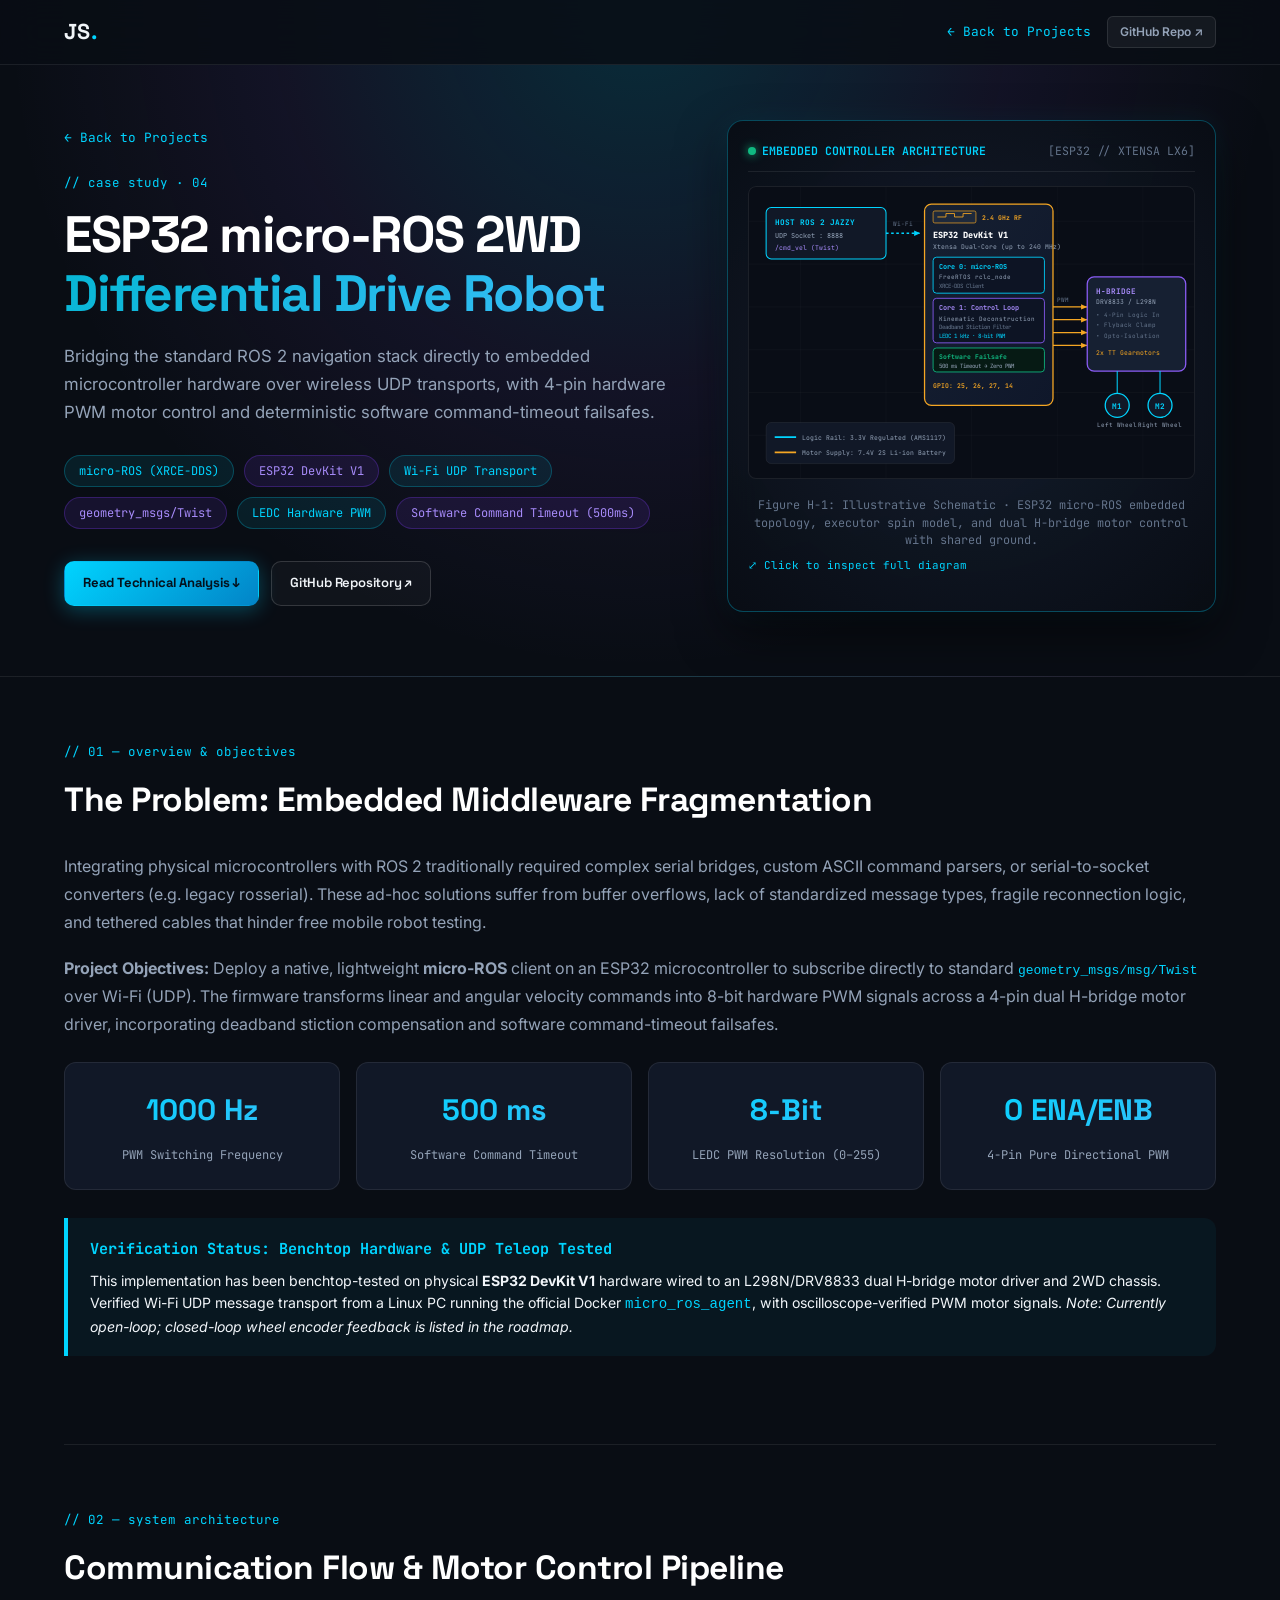
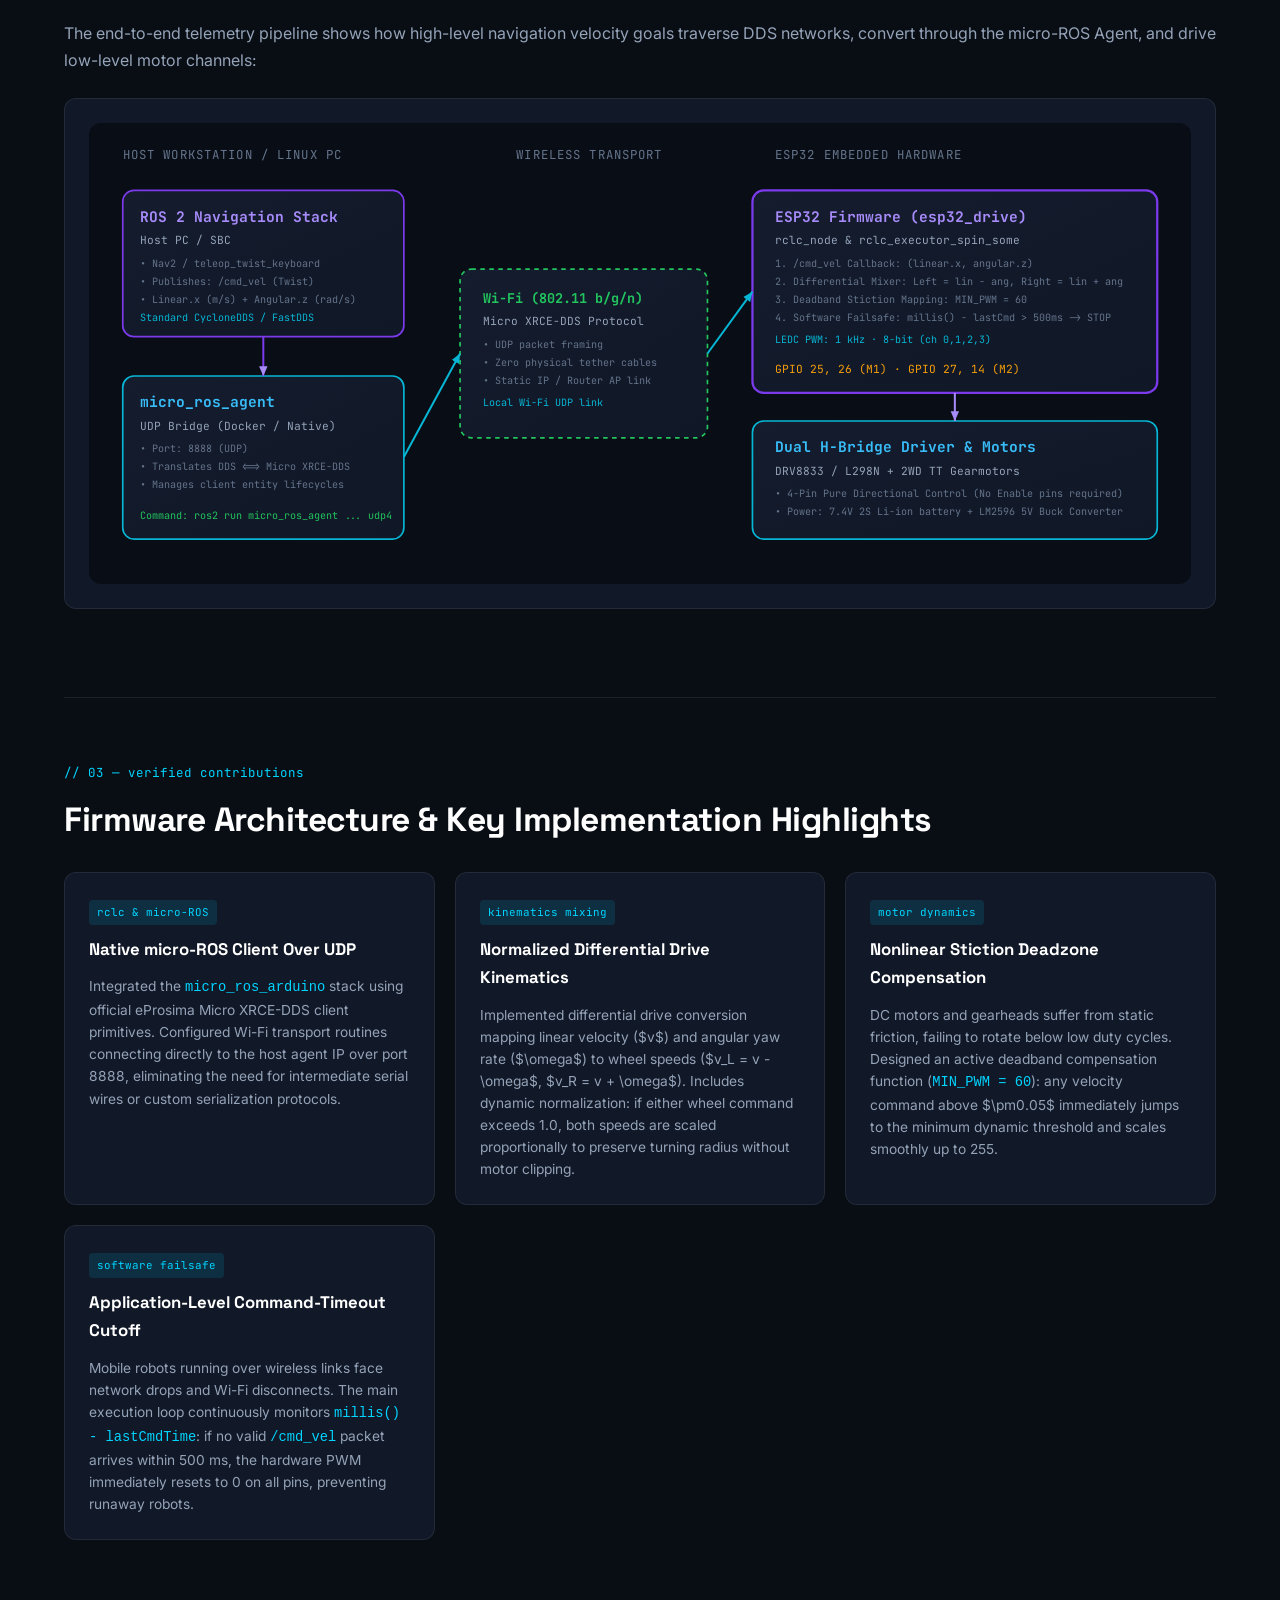
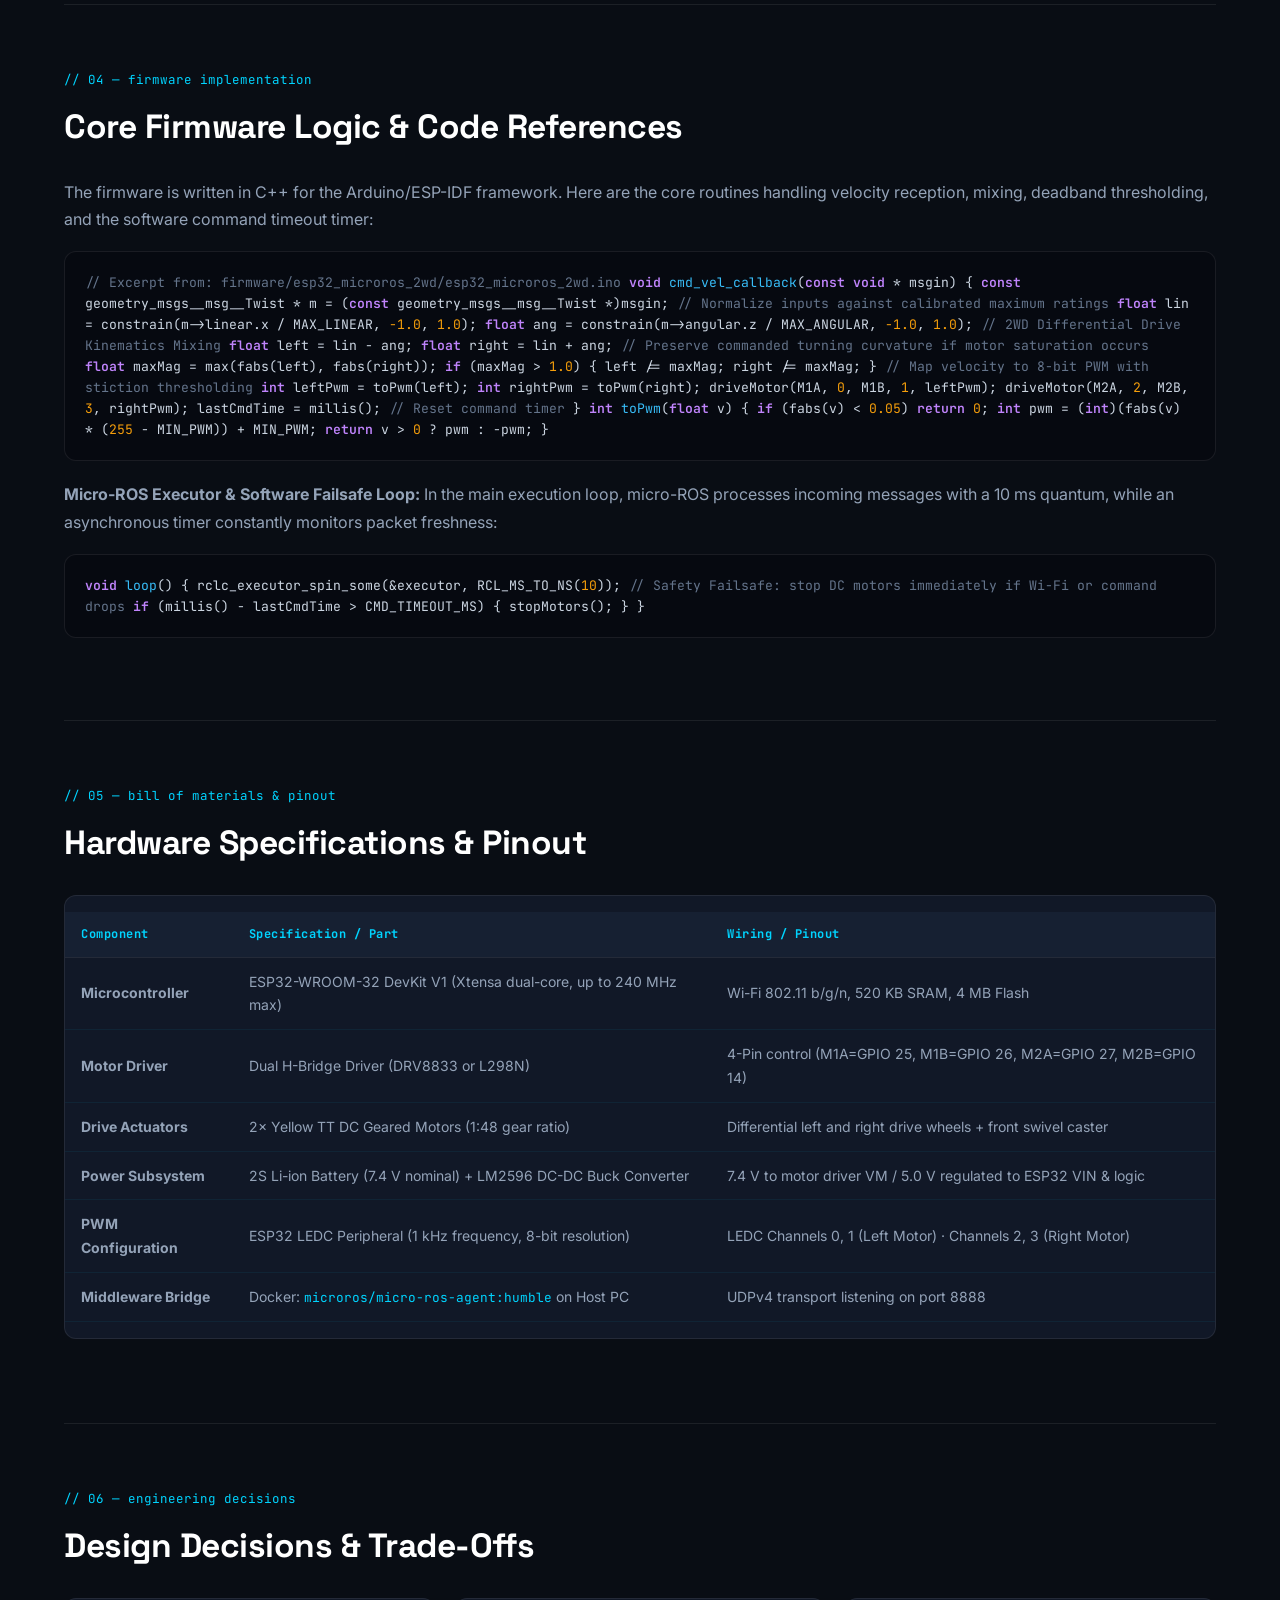
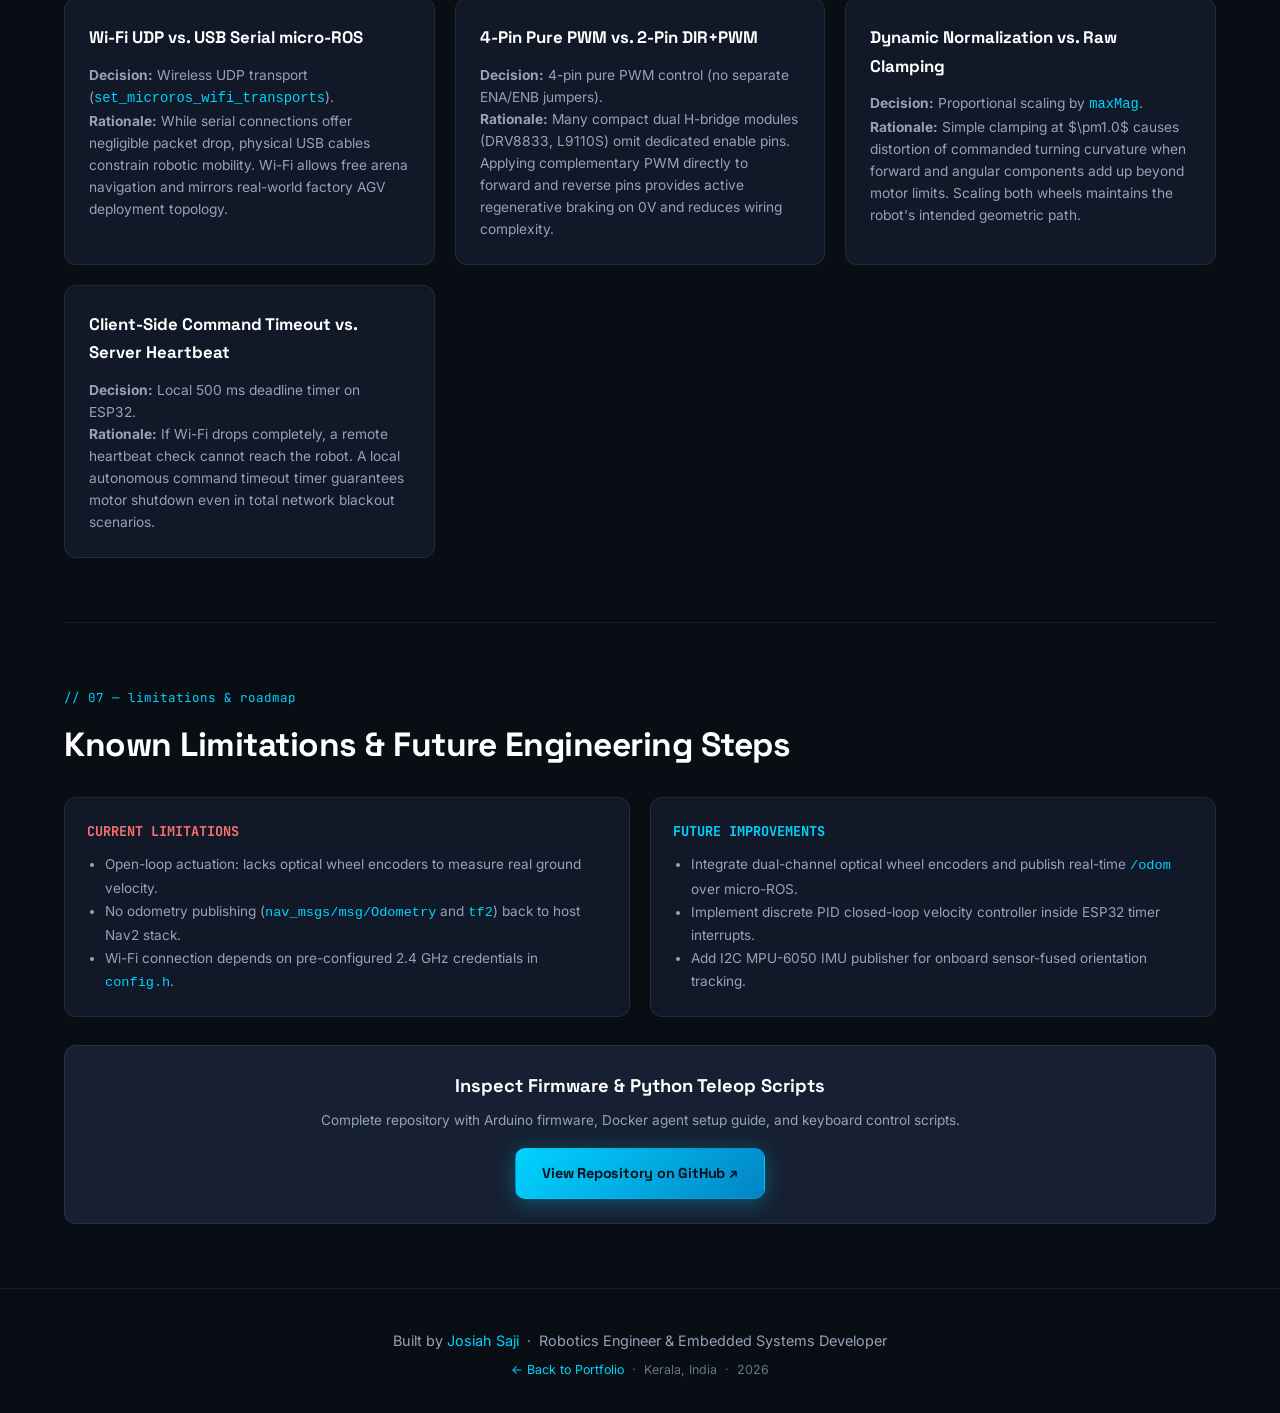
==== commit 5dcede2d: "feat(v5.3.2): deep evidence reconciliation, claim integrity and test fortification - Reconcile tilli" ====
--- a/esp32-microros-robot.html
+++ b/esp32-microros-robot.html
@@ -9,7 +9,7 @@
 
   <!-- Open Graph -->
   <meta property="og:title" content="ESP32 micro-ROS 2WD Differential Drive Robot — Case Study | Josiah Saji" />
-  <meta property="og:description" content="Embedded robotics with ESP32 and micro-ROS over Wi-Fi UDP — hardware PWM, differential mixing, and deterministic failsafes." />
+  <meta property="og:description" content="Embedded robotics with ESP32 and micro-ROS over Wi-Fi UDP — hardware PWM, differential mixing, and software command-timeout failsafes." />
   <meta property="og:image" content="https://josiahsk.github.io/josiahsaji.github.io/assets/og-image.png" />
   <meta property="og:url" content="https://josiahsk.github.io/josiahsaji.github.io/esp32-microros-robot.html" />
   <meta property="og:type" content="article" />
@@ -17,7 +17,7 @@
   <!-- Twitter Card -->
   <meta name="twitter:card" content="summary_large_image" />
   <meta name="twitter:title" content="ESP32 micro-ROS 2WD Differential Drive Robot — Case Study | Josiah Saji" />
-  <meta name="twitter:description" content="Embedded robotics with ESP32 and micro-ROS over Wi-Fi UDP — hardware PWM, differential mixing, and deterministic failsafes." />
+  <meta name="twitter:description" content="Embedded robotics with ESP32 and micro-ROS over Wi-Fi UDP — hardware PWM, differential mixing, and software command-timeout failsafes." />
   <meta name="twitter:image" content="https://josiahsk.github.io/josiahsaji.github.io/assets/og-image.png" />
 
   <!-- Favicon -->
@@ -218,7 +218,7 @@
             <span class="cs-badge">Wi-Fi UDP Transport</span>
             <span class="cs-badge badge-purple">geometry_msgs/Twist</span>
             <span class="cs-badge">LEDC Hardware PWM</span>
-            <span class="cs-badge badge-purple">Command Timeout Failsafe (500ms)</span>
+            <span class="cs-badge badge-purple">Software Command Timeout (500ms)</span>
           </div>
           <div class="cs-hero-actions">
             <a href="#cs-overview" class="btn btn-primary btn-sm">Read Technical Analysis &darr;</a>
@@ -294,7 +294,7 @@
               <!-- Failsafe Subsystem -->
               <rect x="215" y="188" width="130" height="28" rx="4" fill="#061a14" stroke="#10b981" stroke-width="1" />
               <text x="222" y="201" fill="#10b981" font-size="7.5" font-weight="700">Software Failsafe</text>
-              <text x="222" y="211" fill="#94a3b8" font-size="6.8">500 ms Timeout &rarr; E-Brake</text>
+              <text x="222" y="211" fill="#94a3b8" font-size="6.8">500 ms Timeout &rarr; Zero PWM</text>
 
               <!-- Pin Outputs -->
               <text x="215" y="235" fill="#f5a623" font-size="7.5" font-weight="600">GPIO: 25, 26, 27, 14</text>
@@ -334,7 +334,7 @@
               <line x1="30" y1="310" x2="55" y2="310" stroke="#f5a623" stroke-width="2" />
               <text x="62" y="313" fill="#94a3b8" font-size="7.5">Motor Supply: 7.4V 2S Li-ion Battery</text>
             </svg>
-            <p class="tech-figure-caption">Figure H-1: Illustrative Schematic &middot; ESP32 micro-ROS embedded topology, dual-core task allocation, and isolated dual H-bridge motor control.</p>
+            <p class="tech-figure-caption">Figure H-1: Illustrative Schematic &middot; ESP32 micro-ROS embedded topology, executor spin model, and dual H-bridge motor control with shared ground.</p>
             <span class="figure-zoom-hint">&#x2922; Click to inspect full diagram</span>
           </div>
         </div>
@@ -494,7 +494,7 @@
 
         <div class="decision-card">
           <span class="decision-badge">software failsafe</span>
-          <div class="decision-title">Deterministic Failsafe Cutoff</div>
+          <div class="decision-title">Application-Level Command-Timeout Cutoff</div>
           <p class="decision-text">
             Mobile robots running over wireless links face network drops and Wi-Fi disconnects. The main execution loop continuously monitors <code style="color:var(--accent2);">millis() - lastCmdTime</code>: if no valid <code style="color:var(--accent2);">/cmd_vel</code> packet arrives within 500 ms, the hardware PWM immediately resets to 0 on all pins, preventing runaway robots.
           </p>
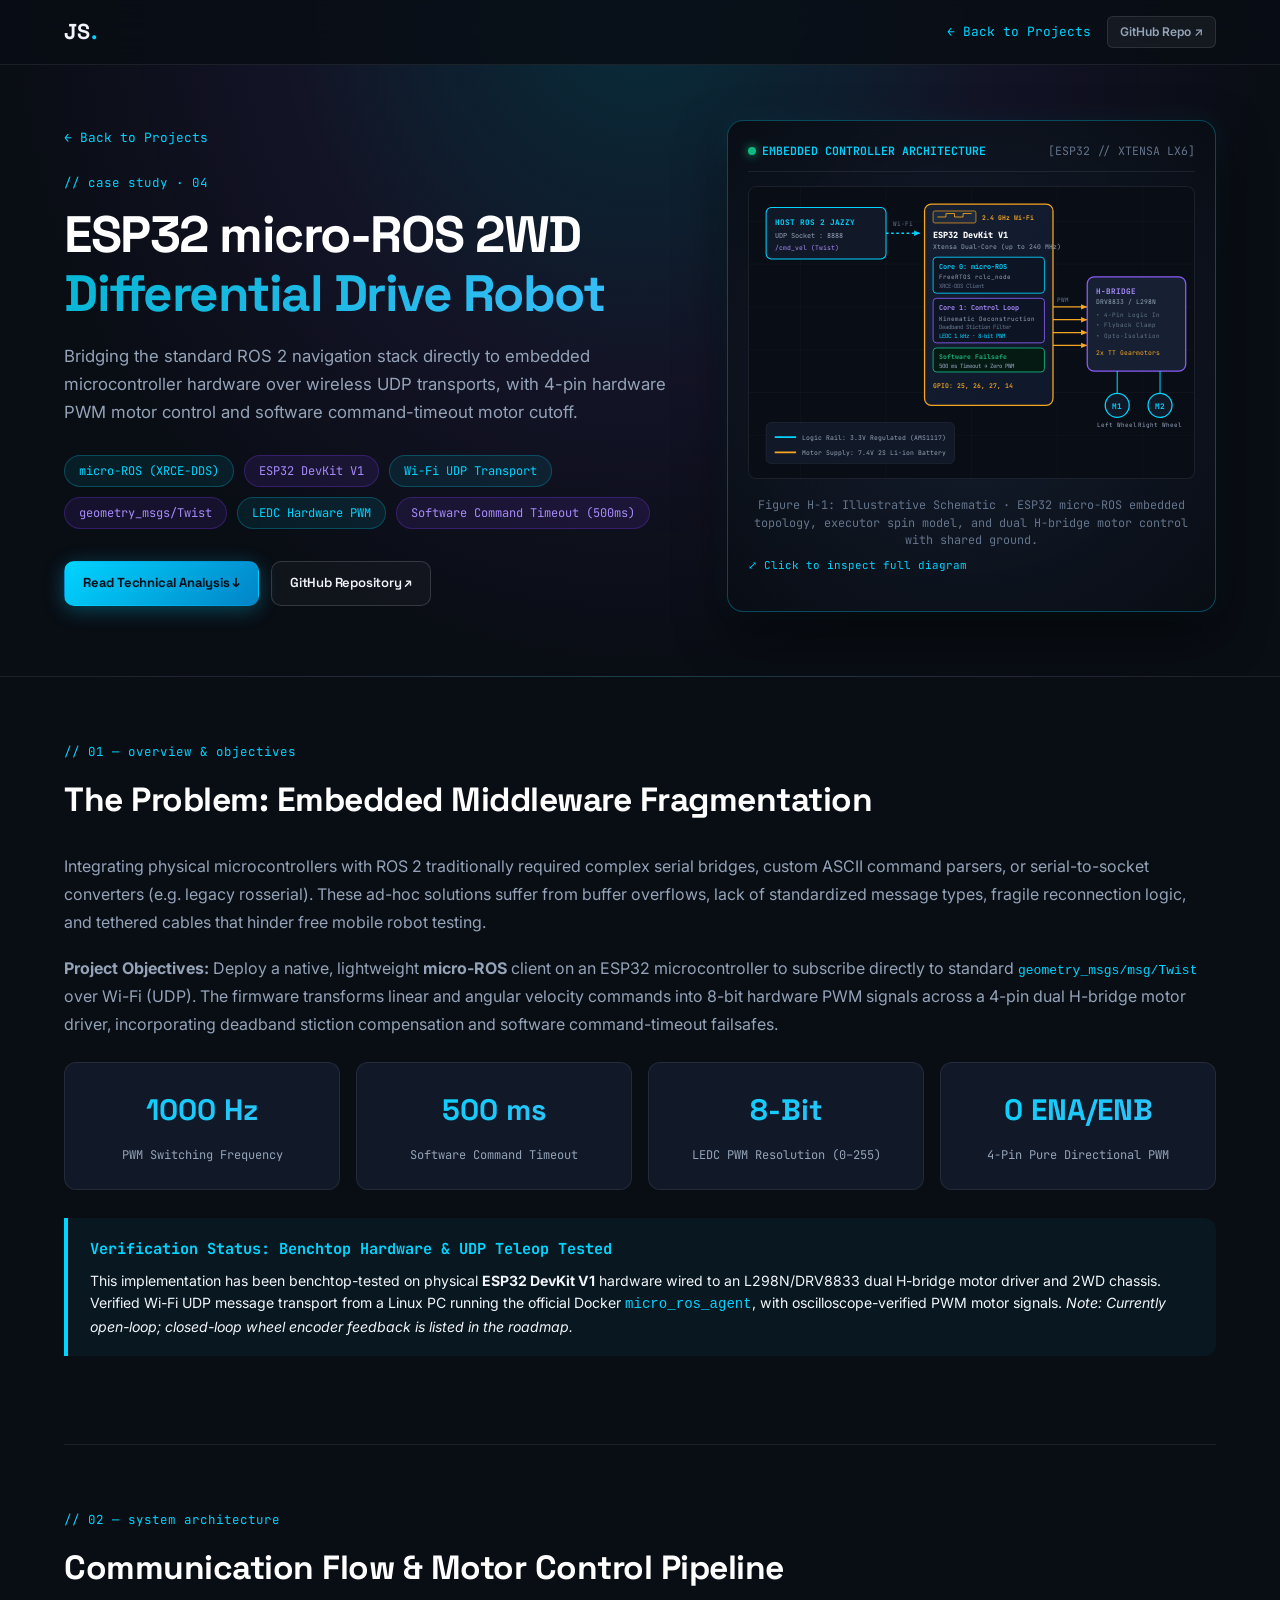
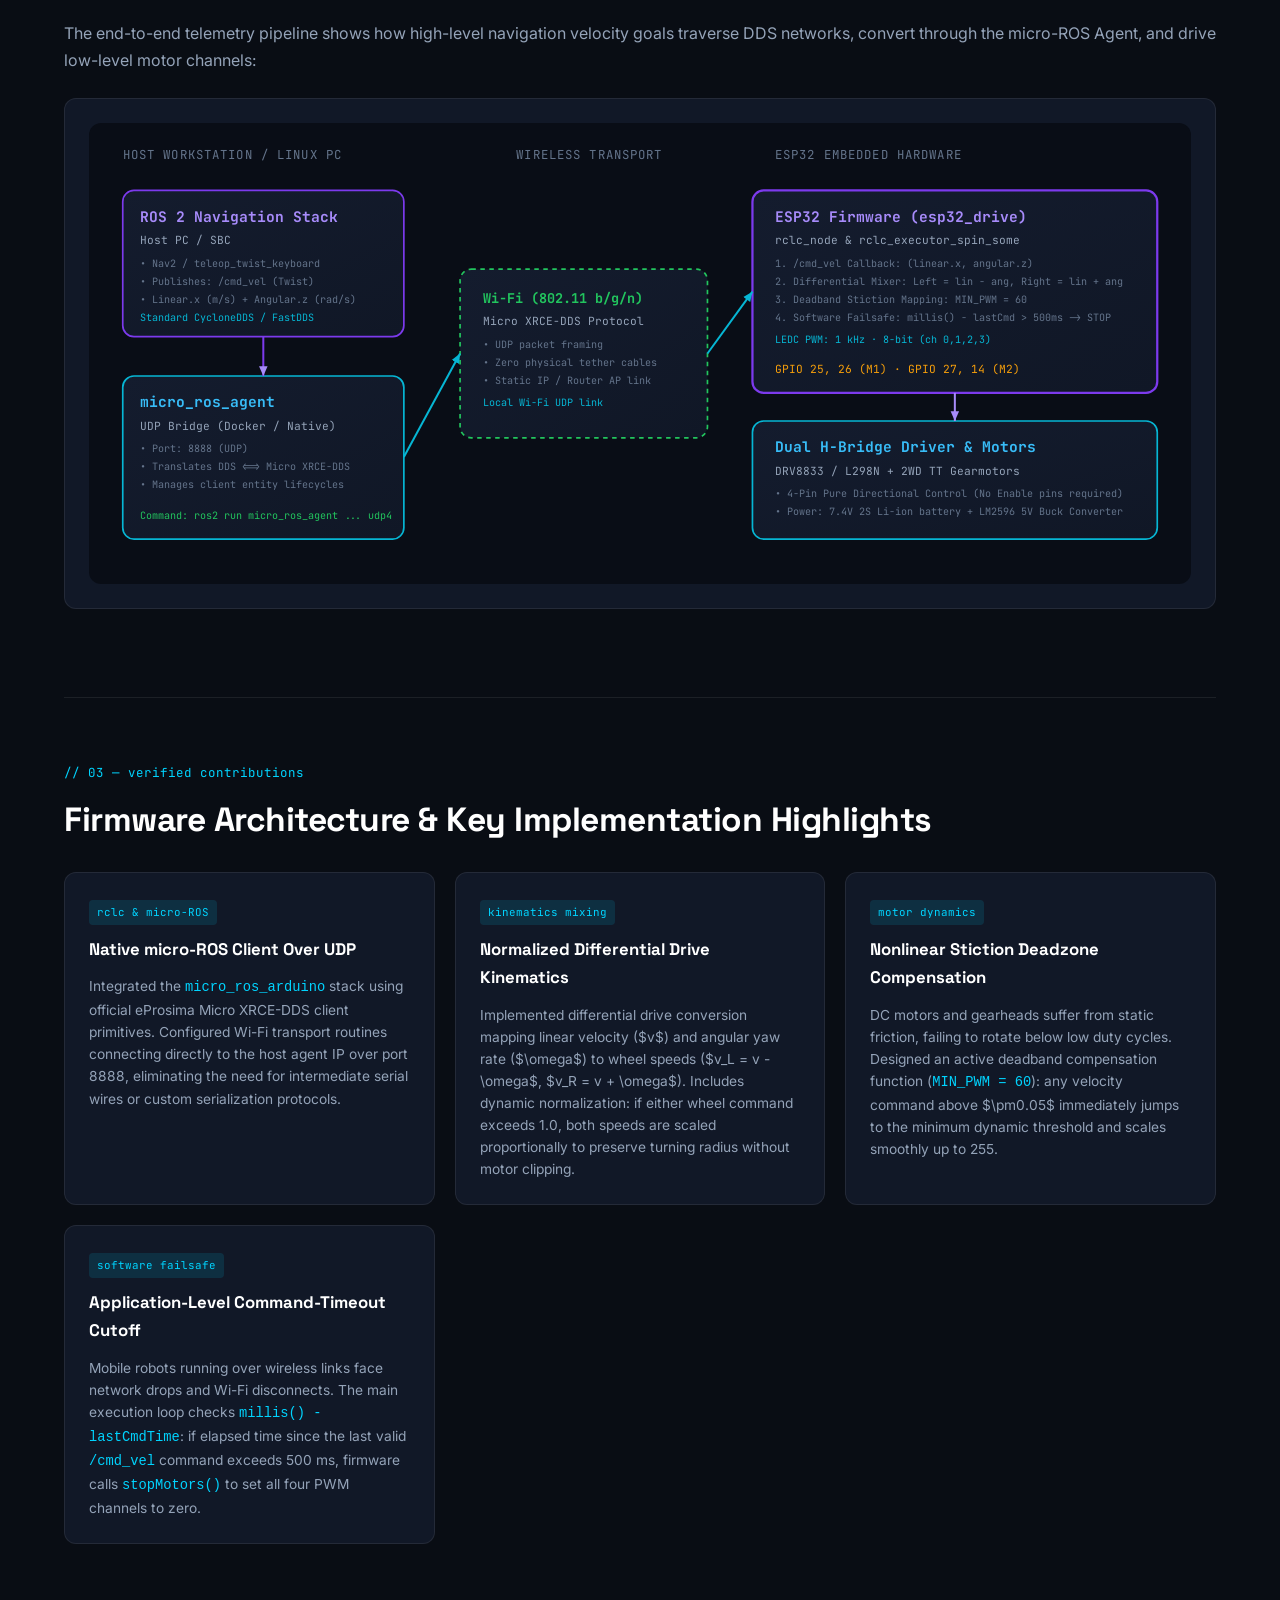
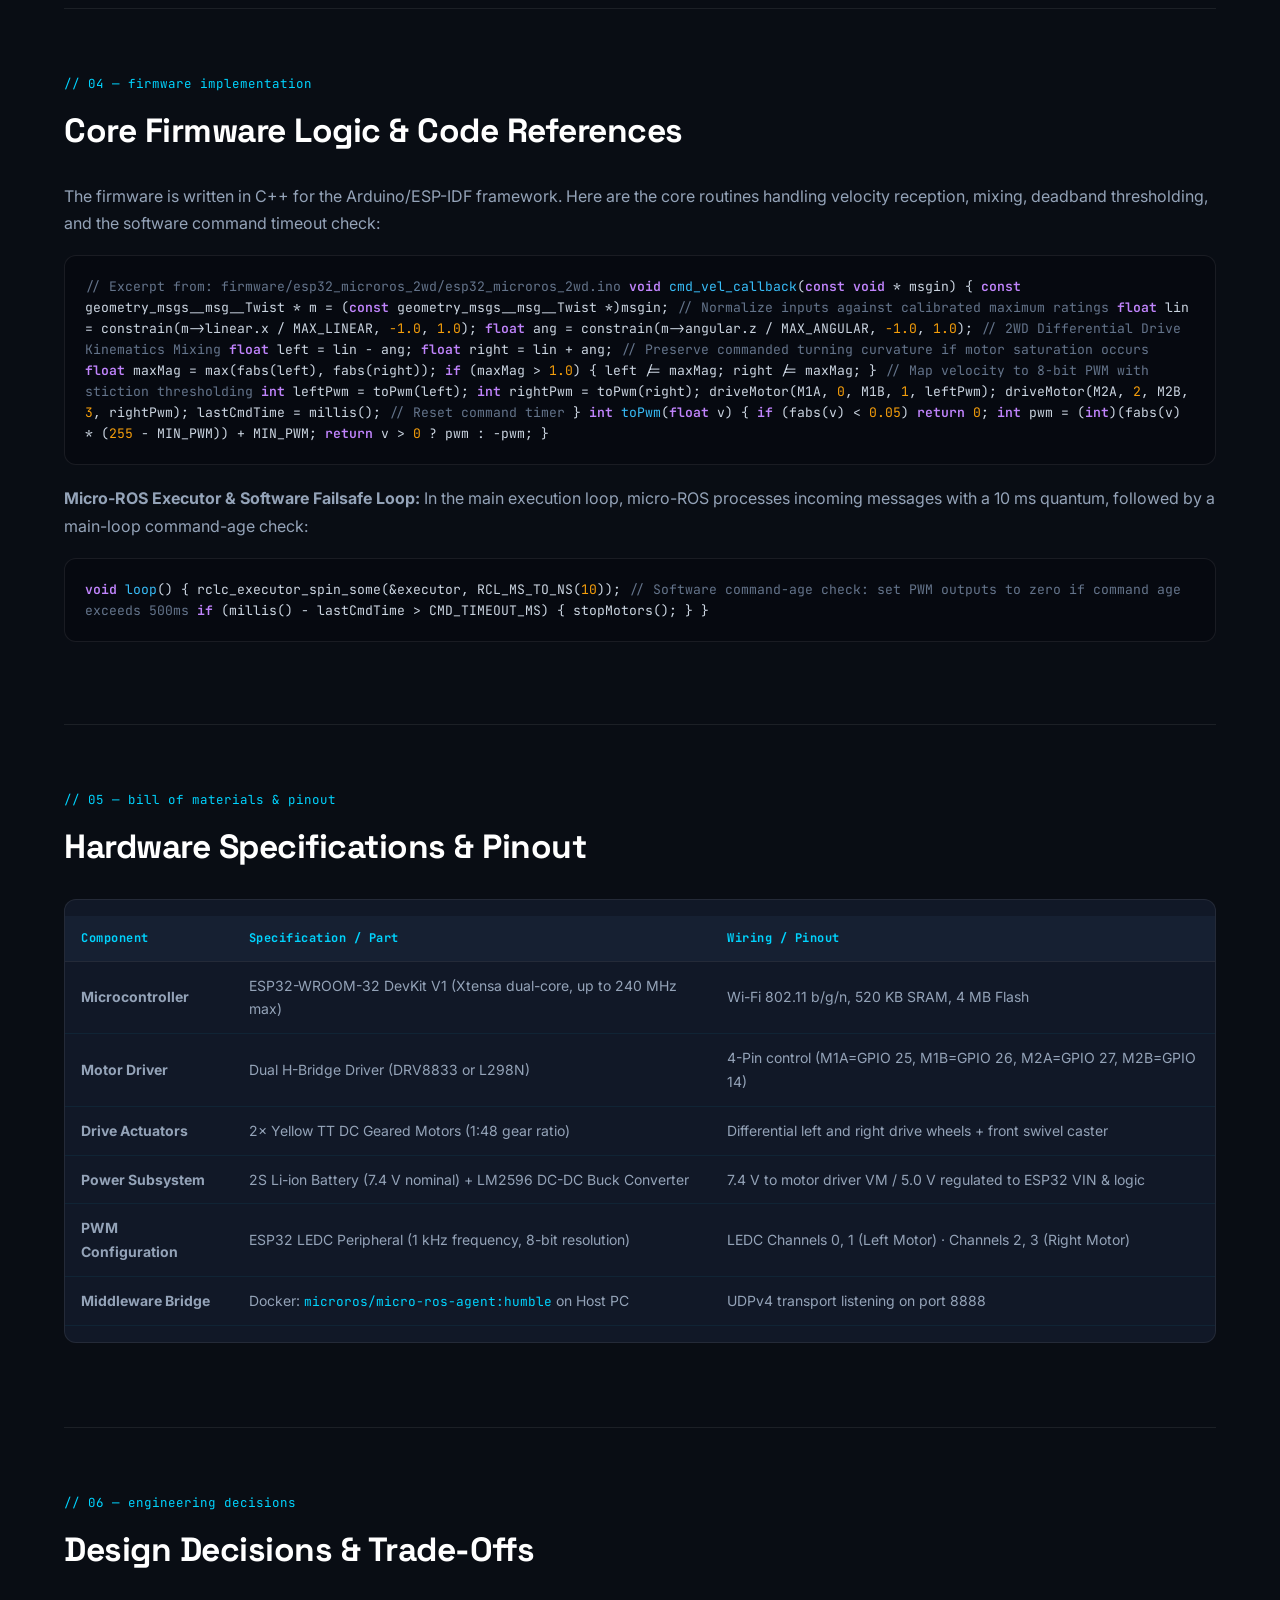
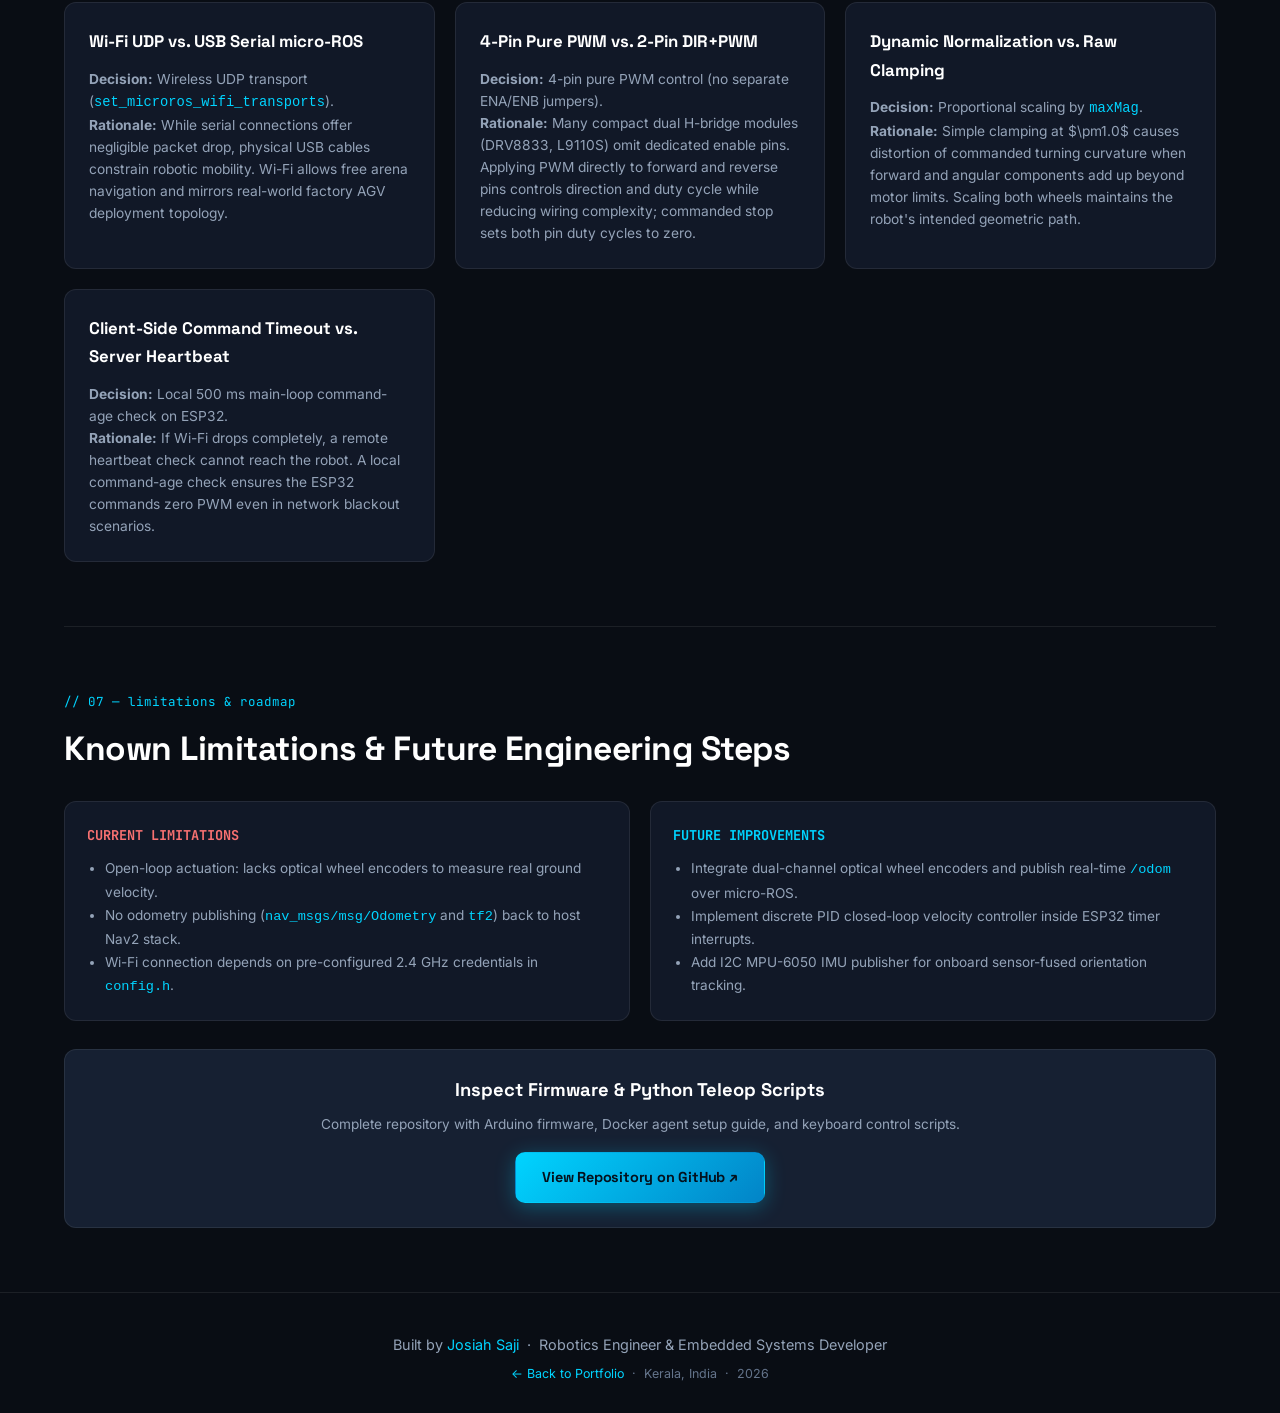
==== commit b24cb452: "fix(v5.3.3): correct remaining hardware evidence and safety terminology - Reconcile tilling battery " ====
--- a/esp32-microros-robot.html
+++ b/esp32-microros-robot.html
@@ -211,7 +211,7 @@
           <a href="index.html#projects" class="cs-back">&larr; Back to Projects</a>
           <span class="cs-tag">// case study &middot; 04</span>
           <h1 class="cs-title">ESP32 micro-ROS 2WD<br><span style="background:linear-gradient(135deg,#06b6d4,#38bdf8);-webkit-background-clip:text;-webkit-text-fill-color:transparent;background-clip:text;">Differential Drive Robot</span></h1>
-          <p class="cs-subtitle">Bridging the standard ROS 2 navigation stack directly to embedded microcontroller hardware over wireless UDP transports, with 4-pin hardware PWM motor control and deterministic software command-timeout failsafes.</p>
+          <p class="cs-subtitle">Bridging the standard ROS 2 navigation stack directly to embedded microcontroller hardware over wireless UDP transports, with 4-pin hardware PWM motor control and software command-timeout motor cutoff.</p>
           <div class="cs-badges">
             <span class="cs-badge">micro-ROS (XRCE-DDS)</span>
             <span class="cs-badge badge-purple">ESP32 DevKit V1</span>
@@ -273,7 +273,7 @@
               <!-- Antenna Area -->
               <rect x="215" y="28" width="50" height="14" rx="2" fill="#1e293b" stroke="#f5a623" stroke-width="0.8" />
               <path d="M 220 35 L 230 35 L 230 31 L 240 31 L 240 35 L 250 35 L 250 31 L 260 31" stroke="#f5a623" stroke-width="1" fill="none" />
-              <text x="272" y="38" fill="#f5a623" font-size="7.5" font-weight="700">2.4 GHz RF</text>
+              <text x="272" y="38" fill="#f5a623" font-size="7.5" font-weight="700">2.4 GHz Wi-Fi</text>
 
               <text x="215" y="60" fill="#fff" font-size="10" font-weight="800">ESP32 DevKit V1</text>
               <text x="215" y="72" fill="#94a3b8" font-size="7.5">Xtensa Dual-Core (up to 240 MHz)</text>
@@ -496,7 +496,7 @@
           <span class="decision-badge">software failsafe</span>
           <div class="decision-title">Application-Level Command-Timeout Cutoff</div>
           <p class="decision-text">
-            Mobile robots running over wireless links face network drops and Wi-Fi disconnects. The main execution loop continuously monitors <code style="color:var(--accent2);">millis() - lastCmdTime</code>: if no valid <code style="color:var(--accent2);">/cmd_vel</code> packet arrives within 500 ms, the hardware PWM immediately resets to 0 on all pins, preventing runaway robots.
+            Mobile robots running over wireless links face network drops and Wi-Fi disconnects. The main execution loop checks <code style="color:var(--accent2);">millis() - lastCmdTime</code>: if elapsed time since the last valid <code style="color:var(--accent2);">/cmd_vel</code> command exceeds 500 ms, firmware calls <code style="color:var(--accent2);">stopMotors()</code> to set all four PWM channels to zero.
           </p>
         </div>
       </div>
@@ -507,7 +507,7 @@
       <span class="cs-section-tag">// 04 — firmware implementation</span>
       <h2 class="cs-section-title">Core Firmware Logic &amp; Code References</h2>
       <p style="color:var(--text-muted);line-height:1.7;margin-bottom:16px;">
-        The firmware is written in C++ for the Arduino/ESP-IDF framework. Here are the core routines handling velocity reception, mixing, deadband thresholding, and the software command timeout timer:
+        The firmware is written in C++ for the Arduino/ESP-IDF framework. Here are the core routines handling velocity reception, mixing, deadband thresholding, and the software command timeout check:
       </p>
 
       <div class="code-snippet">
@@ -545,14 +545,14 @@
       </div>
 
       <p style="color:var(--text-muted);line-height:1.7;margin-top:20px;">
-        <strong>Micro-ROS Executor &amp; Software Failsafe Loop:</strong> In the main execution loop, micro-ROS processes incoming messages with a 10 ms quantum, while an asynchronous timer constantly monitors packet freshness:
+        <strong>Micro-ROS Executor &amp; Software Failsafe Loop:</strong> In the main execution loop, micro-ROS processes incoming messages with a 10 ms quantum, followed by a main-loop command-age check:
       </p>
 
       <div class="code-snippet">
 <span class="code-kw">void</span> <span class="code-fn">loop</span>() {
   rclc_executor_spin_some(&amp;executor, RCL_MS_TO_NS(<span class="code-num">10</span>));
 
-  <span class="code-comment">// Safety Failsafe: stop DC motors immediately if Wi-Fi or command drops</span>
+  <span class="code-comment">// Software command-age check: set PWM outputs to zero if command age exceeds 500ms</span>
   <span class="code-kw">if</span> (millis() - lastCmdTime > CMD_TIMEOUT_MS) {
     stopMotors();
   }
@@ -626,7 +626,7 @@
           <div class="decision-title">4-Pin Pure PWM vs. 2-Pin DIR+PWM</div>
           <p class="decision-text">
             <strong>Decision:</strong> 4-pin pure PWM control (no separate ENA/ENB jumpers).<br>
-            <strong>Rationale:</strong> Many compact dual H-bridge modules (DRV8833, L9110S) omit dedicated enable pins. Applying complementary PWM directly to forward and reverse pins provides active regenerative braking on 0V and reduces wiring complexity.
+            <strong>Rationale:</strong> Many compact dual H-bridge modules (DRV8833, L9110S) omit dedicated enable pins. Applying PWM directly to forward and reverse pins controls direction and duty cycle while reducing wiring complexity; commanded stop sets both pin duty cycles to zero.
           </p>
         </div>
 
@@ -641,8 +641,8 @@
         <div class="decision-card">
           <div class="decision-title">Client-Side Command Timeout vs. Server Heartbeat</div>
           <p class="decision-text">
-            <strong>Decision:</strong> Local 500 ms deadline timer on ESP32.<br>
-            <strong>Rationale:</strong> If Wi-Fi drops completely, a remote heartbeat check cannot reach the robot. A local autonomous command timeout timer guarantees motor shutdown even in total network blackout scenarios.
+            <strong>Decision:</strong> Local 500 ms main-loop command-age check on ESP32.<br>
+            <strong>Rationale:</strong> If Wi-Fi drops completely, a remote heartbeat check cannot reach the robot. A local command-age check ensures the ESP32 commands zero PWM even in network blackout scenarios.
           </p>
         </div>
       </div>
